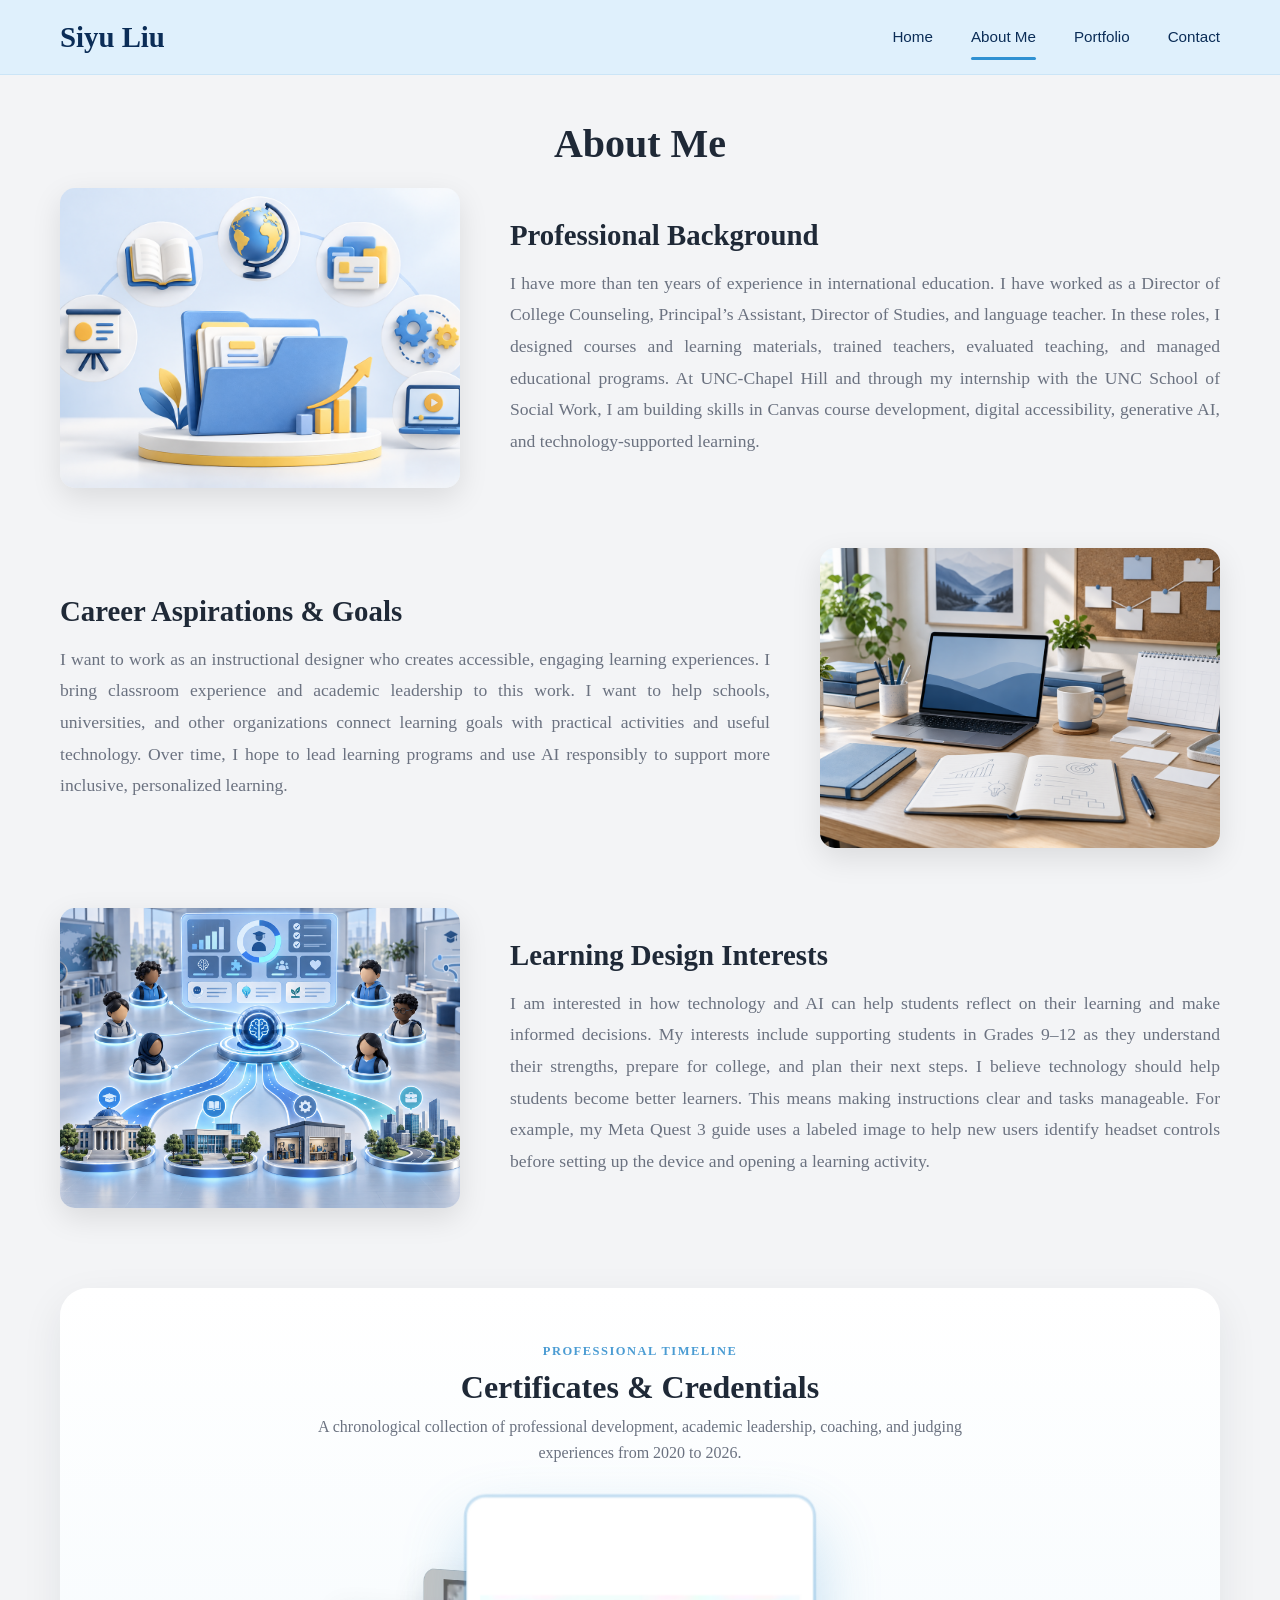
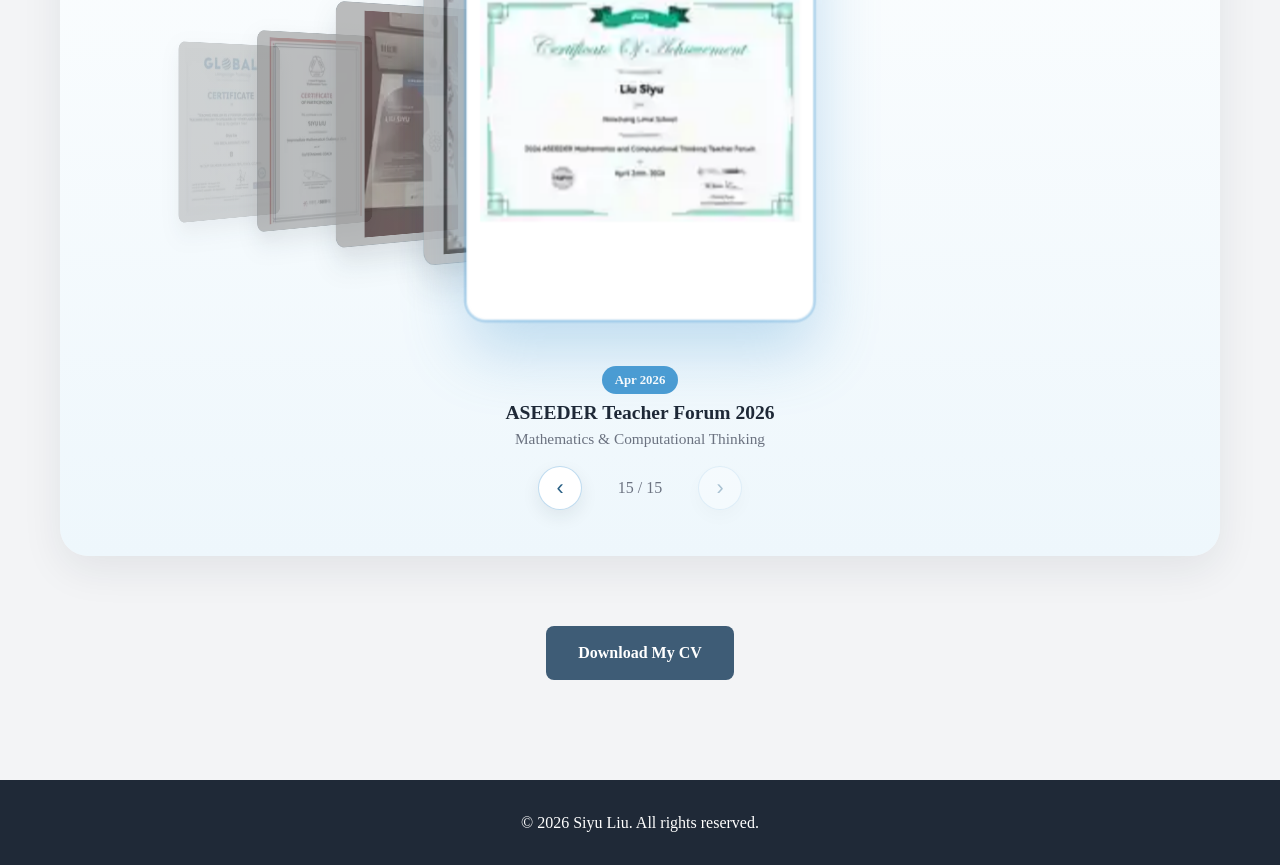
==== about_me.html @ 5f935a65 "Polish professional statement with concise language and a concrete learning design example" ====
<!DOCTYPE html>
<html lang="en">
<head>
    <meta charset="UTF-8">
    <meta name="viewport" content="width=device-width, initial-scale=1.0">
    <title>About Me - Siyu Liu</title>
    <link rel="stylesheet" href="style.css?v=20260927-navsync">
    <style>
      .credentials-section{margin:80px 0 70px;padding:54px 20px 46px;border-radius:28px;background:linear-gradient(180deg,#fff 0%,#eef7fc 100%);overflow:hidden;box-shadow:0 14px 40px rgba(31,41,55,.08)}
      .credentials-heading{text-align:center;margin-bottom:8px;font-size:2rem;color:#1f2937}
      .credentials-kicker{text-align:center;color:#4B9CD3;font-weight:700;letter-spacing:.12em;text-transform:uppercase;font-size:.78rem;margin-bottom:6px}
      .credentials-subtitle{text-align:center;color:#6b7280;margin:0 auto 26px;max-width:680px}
      .coverflow{position:relative;height:470px;perspective:1500px;perspective-origin:50% 45%;touch-action:pan-y;user-select:none}
      .coverflow-track{position:absolute;inset:0;transform-style:preserve-3d}
      .certificate-card{position:absolute;left:50%;top:46%;width:320px;height:390px;margin:-195px 0 0 -160px;border:0;background:transparent;padding:0;cursor:pointer;transform-style:preserve-3d;transition:transform .72s cubic-bezier(.22,.72,.22,1),filter .72s ease,opacity .72s ease;will-change:transform,filter,opacity}
      .certificate-frame{width:100%;height:100%;padding:12px;border-radius:18px;background:#fff;box-shadow:0 22px 48px rgba(18,52,77,.18);display:flex;align-items:center;justify-content:center;overflow:hidden;border:1px solid rgba(75,156,211,.22)}
      .certificate-card img{width:100%;height:100%;object-fit:contain;border-radius:10px;background:#fff}
      .certificate-card.is-active .certificate-frame{box-shadow:0 28px 60px rgba(75,156,211,.32),0 0 0 2px rgba(75,156,211,.28)}
      .credentials-meta{text-align:center;min-height:86px;margin-top:4px}
      .credentials-year{display:inline-block;color:#fff;background:#4B9CD3;border-radius:999px;padding:4px 13px;font-size:.8rem;font-weight:700;margin-bottom:7px}
      .credentials-title{font-size:1.22rem;margin:0 0 3px;color:#1f2937}
      .credentials-org{margin:0;color:#6b7280;font-size:.96rem}
      .coverflow-controls{display:flex;align-items:center;justify-content:center;gap:18px;margin-top:14px}
      .coverflow-btn{width:44px;height:44px;border-radius:50%;border:1px solid rgba(75,156,211,.35);background:#fff;color:#285f84;font-size:1.35rem;cursor:pointer;box-shadow:0 7px 18px rgba(31,41,55,.08);transition:transform .2s ease,background .2s ease}
      .coverflow-btn:hover{transform:translateY(-2px);background:#eaf5fb}.coverflow-btn:focus-visible,.certificate-card:focus-visible{outline:3px solid #4B9CD3;outline-offset:4px}
      .coverflow-count{min-width:80px;text-align:center;color:#6b7280;font-variant-numeric:tabular-nums}
      @media(max-width:768px){.credentials-section{margin:55px -4px 45px;padding:38px 10px 34px;border-radius:20px}.coverflow{height:390px}.certificate-card{width:250px;height:310px;margin:-155px 0 0 -125px}.credentials-heading{font-size:1.65rem}.credentials-subtitle{font-size:.95rem;padding:0 12px}.credentials-title{font-size:1.08rem}}
      @media(prefers-reduced-motion:reduce){.certificate-card{transition:none!important}.coverflow-btn{transition:none!important}}
    </style>
</head>
<body>
    <nav class="navbar">
        <div class="nav-container">
            <a href="index.html" class="nav-logo">Siyu Liu</a>
            <ul class="nav-menu">
                <li><a href="index.html" class="nav-link">Home</a></li>
                <li><a href="about_me.html" class="nav-link active">About Me</a></li>
                <li><a href="portfolio.html" class="nav-link">Portfolio</a></li>
                <li><a href="contact.html" class="nav-link">Contact</a></li>
            </ul>
        </div>
    </nav>
    <section class="about-section">
        <div class="container">
        <h2 class="section-title">About Me</h2>
            <div class="about-block">
                <div class="about-content">
                    <div class="about-image"><img src="images/images/professional-background-simple-yellow-blue-1200x800.png" alt="Professional background in international education and instructional design"></div>
                    <div class="about-text"><h3>Professional Background</h3><p>I have more than ten years of experience in international education. I have worked as a Director of College Counseling, Principal’s Assistant, Director of Studies, and language teacher. In these roles, I designed courses and learning materials, trained teachers, evaluated teaching, and managed educational programs. At UNC-Chapel Hill and through my internship with the UNC School of Social Work, I am building skills in Canvas course development, digital accessibility, generative AI, and technology-supported learning.</p></div>
                </div>
            </div>
            <div class="about-block reverse">
                <div class="about-content">
                    <div class="about-image"><img src="images/career-aspirations-goals-daily-1200x800.png" alt="Career aspirations and goals"></div>
                    <div class="about-text"><h3>Career Aspirations &amp; Goals</h3><p>I want to work as an instructional designer who creates accessible, engaging learning experiences. I bring classroom experience and academic leadership to this work. I want to help schools, universities, and other organizations connect learning goals with practical activities and useful technology. Over time, I hope to lead learning programs and use AI responsibly to support more inclusive, personalized learning.</p></div>
                </div>
            </div>
            <div class="about-block">
                <div class="about-content">
                    <div class="about-image"><img src="images/background.png" alt="AI-supported college readiness self-assessment system"></div>
                    <div class="about-text"><h3>Learning Design Interests</h3><p>I am interested in how technology and AI can help students reflect on their learning and make informed decisions. My interests include supporting students in Grades 9–12 as they understand their strengths, prepare for college, and plan their next steps. I believe technology should help students become better learners. This means making instructions clear and tasks manageable. For example, my Meta Quest 3 guide uses a labeled image to help new users identify headset controls before setting up the device and opening a learning activity.</p></div>
                </div>
            </div>
            <section class="credentials-section" aria-labelledby="credentials-title">
              <p class="credentials-kicker">Professional Timeline</p>
              <h3 class="credentials-heading" id="credentials-title">Certificates &amp; Credentials</h3>
              <p class="credentials-subtitle">A chronological collection of professional development, academic leadership, coaching, and judging experiences from 2020 to 2026.</p>
              <div class="coverflow" id="certificateCoverflow" role="region" aria-roledescription="carousel" aria-label="Certificates and credentials timeline" tabindex="0">
                <div class="coverflow-track">
                  <button class="certificate-card" type="button" data-index="0" aria-label="Show AMC 8 Outstanding Coach, 2020"><span class="certificate-frame"><img src="[data-uri]" alt="AMC 8 Outstanding Coach, 2020" loading="lazy"></span></button>
                  <button class="certificate-card" type="button" data-index="1" aria-label="Show SPBCN Outstanding Coach, 2020–2021"><span class="certificate-frame"><img src="[data-uri]" alt="SPBCN Outstanding Coach, 2020–2021" loading="lazy"></span></button>
                  <button class="certificate-card" type="button" data-index="2" aria-label="Show TCFL Certificate, 2021"><span class="certificate-frame"><img src="[data-uri]" alt="TCFL Certificate, 2021" loading="lazy"></span></button>
                  <button class="certificate-card" type="button" data-index="3" aria-label="Show ICEF China Trained Agent Counsellor, Mar 2021"><span class="certificate-frame"><img src="[data-uri]" alt="ICEF China Trained Agent Counsellor, Mar 2021" loading="lazy"></span></button>
                  <button class="certificate-card" type="button" data-index="4" aria-label="Show LIBF Outstanding Coach, Apr 2021"><span class="certificate-frame"><img src="[data-uri]" alt="LIBF Outstanding Coach, Apr 2021" loading="lazy"></span></button>
                  <button class="certificate-card" type="button" data-index="5" aria-label="Show USAD Coaching Excellence Award, 2021"><span class="certificate-frame"><img src="[data-uri]" alt="USAD Coaching Excellence Award, 2021" loading="lazy"></span></button>
                  <button class="certificate-card" type="button" data-index="6" aria-label="Show Math Kangaroo Outstanding Coach, 2021"><span class="certificate-frame"><img src="[data-uri]" alt="Math Kangaroo Outstanding Coach, 2021" loading="lazy"></span></button>
                  <button class="certificate-card" type="button" data-index="7" aria-label="Show Australian AMC Outstanding Coach, 2021"><span class="certificate-frame"><img src="[data-uri]" alt="Australian AMC Outstanding Coach, 2021" loading="lazy"></span></button>
                  <button class="certificate-card" type="button" data-index="8" aria-label="Show ASDAN Math Teacher Forum, Dec 2021"><span class="certificate-frame"><img src="[data-uri]" alt="ASDAN Math Teacher Forum, Dec 2021" loading="lazy"></span></button>
                  <button class="certificate-card" type="button" data-index="9" aria-label="Show SPBCN National Finals Judge, 2021–2022"><span class="certificate-frame"><img src="[data-uri]" alt="SPBCN National Finals Judge, 2021–2022" loading="lazy"></span></button>
                  <button class="certificate-card" type="button" data-index="10" aria-label="Show Advanced TEFL/TESOL Certificate, Aug 2022"><span class="certificate-frame"><img src="[data-uri]" alt="Advanced TEFL/TESOL Certificate, Aug 2022" loading="lazy"></span></button>
                  <button class="certificate-card" type="button" data-index="11" aria-label="Show UKMT Outstanding Coach, 2023"><span class="certificate-frame"><img src="[data-uri]" alt="UKMT Outstanding Coach, 2023" loading="lazy"></span></button>
                  <button class="certificate-card" type="button" data-index="12" aria-label="Show HOSA China Judge, Apr 2023"><span class="certificate-frame"><img src="[data-uri]" alt="HOSA China Judge, Apr 2023" loading="lazy"></span></button>
                  <button class="certificate-card" type="button" data-index="13" aria-label="Show Math Kangaroo Academic Board Member, Mar 2026"><span class="certificate-frame"><img src="[data-uri]" alt="Math Kangaroo Academic Board Member, Mar 2026" loading="lazy"></span></button>
                  <button class="certificate-card" type="button" data-index="14" aria-label="Show ASEEDER Teacher Forum 2026, Apr 2026"><span class="certificate-frame"><img src="[data-uri]" alt="ASEEDER Teacher Forum 2026, Apr 2026" loading="lazy"></span></button>
                </div>
              </div>
              <div class="credentials-meta" aria-live="polite">
                <span class="credentials-year" id="credentialYear"></span>
                <h4 class="credentials-title" id="credentialTitle"></h4>
                <p class="credentials-org" id="credentialOrg"></p>
              </div>
              <div class="coverflow-controls">
                <button class="coverflow-btn" id="credentialPrev" type="button" aria-label="Previous certificate">&#8249;</button>
                <span class="coverflow-count" id="credentialCount"></span>
                <button class="coverflow-btn" id="credentialNext" type="button" aria-label="Next certificate">&#8250;</button>
              </div>
            </section>
            <div class="cv-download"><a href="files/siyu-github-cv.pdf" class="btn btn-primary" download>Download My CV</a></div>
        </div>
    </section>
    <footer class="footer"><div class="container"><p>&copy; 2026 Siyu Liu. All rights reserved.</p></div></footer>
    <script>
      (() => {
        const data = [
          {"year": "2020", "title": "AMC 8 Outstanding Coach", "org": "MAA American Mathematics Competitions"},
          {"year": "2020–2021", "title": "SPBCN Outstanding Coach", "org": "Spelling Bee of China"},
          {"year": "2021", "title": "TCFL Certificate", "org": "Teaching Chinese as a Foreign Language"},
          {"year": "Mar 2021", "title": "ICEF China Trained Agent Counsellor", "org": "Chinese Education Agent Course"},
          {"year": "Apr 2021", "title": "LIBF Outstanding Coach", "org": "Student Investor Challenge"},
          {"year": "2021", "title": "USAD Coaching Excellence Award", "org": "United States Academic Decathlon China"},
          {"year": "2021", "title": "Math Kangaroo Outstanding Coach", "org": "Math Kangaroo China"},
          {"year": "2021", "title": "Australian AMC Outstanding Coach", "org": "Australian Mathematics Competition"},
          {"year": "Dec 2021", "title": "ASDAN Math Teacher Forum", "org": "Math Kangaroo China Academic Committee Meeting"},
          {"year": "2021–2022", "title": "SPBCN National Finals Judge", "org": "Spelling Bee of China"},
          {"year": "Aug 2022", "title": "Advanced TEFL/TESOL Certificate", "org": "120-Hour Advanced Course"},
          {"year": "2023", "title": "UKMT Outstanding Coach", "org": "Intermediate Mathematical Challenge"},
          {"year": "Apr 2023", "title": "HOSA China Judge", "org": "National Leadership Conference"},
          {"year": "Mar 2026", "title": "Math Kangaroo Academic Board Member", "org": "Math Kangaroo China"},
          {"year": "Apr 2026", "title": "ASEEDER Teacher Forum 2026", "org": "Mathematics & Computational Thinking"},
        ];
        const root=document.getElementById('certificateCoverflow');
        const cards=[...root.querySelectorAll('.certificate-card')];
        const prev=document.getElementById('credentialPrev');
        const next=document.getElementById('credentialNext');
        const yearEl=document.getElementById('credentialYear');
        const titleEl=document.getElementById('credentialTitle');
        const orgEl=document.getElementById('credentialOrg');
        const countEl=document.getElementById('credentialCount');
        let active=data.length-1;
        let startX=null;
        function render(){
          const mobile=window.matchMedia('(max-width:768px)').matches;
          cards.forEach((card,i)=>{
            const d=i-active;
            const abs=Math.abs(d);
            const xStep=mobile?82:128;
            const x=d*xStep;
            const rot=d===0?0:(d<0?1:-1)*Math.min(62,36+abs*7);
            const scale=d===0?1:Math.max(.56,.86-abs*.09);
            const z=d===0?120:-abs*95;
            const y=Math.min(abs*9,30);
            card.style.transform=`translate3d(${x}px,${y}px,${z}px) rotateY(${rot}deg) scale(${scale})`;
            card.style.filter=`brightness(${d===0?1:Math.max(.46,.84-abs*.12)}) saturate(${d===0?1:.82})`;
            card.style.opacity=abs>4?'0':String(Math.max(.22,1-abs*.17));
            card.style.zIndex=String(100-abs);
            card.style.pointerEvents=abs>4?'none':'auto';
            card.classList.toggle('is-active',d===0);
            card.setAttribute('aria-current',d===0?'true':'false');
          });
          const item=data[active]; yearEl.textContent=item.year; titleEl.textContent=item.title; orgEl.textContent=item.org; countEl.textContent=`${active+1} / ${data.length}`;
          prev.disabled=active===0; next.disabled=active===data.length-1;
          prev.style.opacity=prev.disabled?'.35':'1'; next.style.opacity=next.disabled?'.35':'1';
        }
        function go(index){active=Math.max(0,Math.min(data.length-1,index));render();}
        cards.forEach((card,i)=>card.addEventListener('click',()=>go(i)));
        prev.addEventListener('click',()=>go(active-1)); next.addEventListener('click',()=>go(active+1));
        root.addEventListener('keydown',e=>{if(e.key==='ArrowLeft'){e.preventDefault();go(active-1)}if(e.key==='ArrowRight'){e.preventDefault();go(active+1)}if(e.key==='Home'){e.preventDefault();go(0)}if(e.key==='End'){e.preventDefault();go(data.length-1)}});
        root.addEventListener('pointerdown',e=>{startX=e.clientX});
        root.addEventListener('pointerup',e=>{if(startX===null)return;const dx=e.clientX-startX;if(Math.abs(dx)>45)go(active+(dx<0?1:-1));startX=null});
        window.addEventListener('resize',render); render();
      })();
    </script>
</body>
</html>
---- style.css ----
/* ============================================ */
/* GENERAL STYLES */
/* ============================================ */
* {
    margin: 0;
    padding: 0;
    box-sizing: border-box;
}

:root {
    /* ============================================ */
    /* COLORS - CHANGE THESE TO CUSTOMIZE YOUR SITE */
    /* Use https://coolors.co to find color codes */
    /* ============================================ */
    --primary-color: #3e5c76;      /* Main blue color */
    --primary-dark: #1d2d44;       /* Darker blue for hover effects */
    --secondary-color: #f3f4f6;    /* Light gray background */
    --text-dark: #1f2937;          /* Dark text color */
    --text-light: #6b7280;         /* Light gray text */
    --white: #ffffff;
    --border-color: #e5e7eb;

    /* FONTS */
    --font-main: Georgia, "Times New Roman", serif;
}

html {
    scroll-behavior: smooth;
}

body {
    font-family: var(--font-main);
    color: var(--text-dark);
    line-height: 1.6;
    background-color: var(--white);
}

.about-text p {
    text-align: justify;
    text-align-last: left;
    text-justify: inter-word;
    line-height: 1.7;
    hyphens: auto;
}
.container {
    max-width: 1200px;
    margin: 0 auto;
    padding: 0 20px;
}

h1, h2, h3, h4 {
    line-height: 1.2;
}

img {
    max-width: 100%;
    height: auto;
    display: block;
}

a {
    text-decoration: none;
    color: inherit;
}

/* ============================================ */
/* NAVIGATION BAR */
/* ============================================ */
.navbar {
    background-color: #4B9CD3;
    color: var(--white);
    box-shadow: 0 2px 10px rgba(0,0,0,0.05);
    position: fixed;
    width: 100%;
    top: 0;
    z-index: 1000;
}

.nav-container {
    max-width: 1200px;
    margin: 0 auto;
    display: flex;
    justify-content: space-between;
    align-items: center;
    padding: 20px;
}

.nav-logo {
    font-size: 1.5rem;
    font-weight: 700;
    color: var(--white);
}

.nav-menu {
    display: flex;
    list-style: none;
    gap: 40px;
}

.nav-link {
    color: var(--white);
    font-weight: 500;
    transition: color 0.3s ease;
}

.nav-link:hover,
.nav-link.active {
    color: var(--white);
}

/* ============================================ */
/* SECTIONS */
/* ============================================ */
section {
    padding: 100px 20px;
}

.section-title {
    font-size: 2.5rem;
    text-align: center;
    margin-bottom: 20px;
    color: var(--text-dark);
}

.section-subtitle {
    text-align: center;
    color: var(--text-light);
    font-size: 1.1rem;
    margin-bottom: 60px;
}

/* ============================================ */
/* BUTTONS */
/* ============================================ */
.btn {
    display: inline-block;
    padding: 12px 30px;
    border-radius: 8px;
    font-weight: 600;
    transition: all 0.3s ease;
    cursor: pointer;
    border: 2px solid transparent;
}

.btn-primary {
    background-color: var(--primary-color);
    color: var(--white);
}

.btn-primary:hover {
    background-color: var(--primary-dark);
    transform: translateY(-2px);
}

.btn-secondary {
    background-color: transparent;
    color: var(--primary-color);
    border: 2px solid var(--primary-color);
}

.btn-secondary:hover {
    background-color: var(--primary-color);
    color: var(--white);
}

/* ABOUT SECTION (about_me.html) */
/* ============================================ */
.about-section {
    background-color: var(--secondary-color);
    padding-top: 120px;
}

.about-block {
    margin-bottom: 60px;
}

.about-content {
    display: grid;
    grid-template-columns: 400px 1fr;
    gap: 50px;
    align-items: center;
}

.about-block.reverse .about-content {
    grid-template-columns: 1fr 400px;
}

.about-block.reverse .about-image {
    order: 2;
}

.about-image img {
    border-radius: 15px;
    box-shadow: 0 10px 30px rgba(0,0,0,0.1);
    object-fit: cover;
    width: 100%;
    height: 300px;
}

.about-text h3 {
    font-size: 1.8rem;
    margin-bottom: 15px;
    color: var(--text-dark);
}

.about-text p {
    color: var(--text-light);
    font-size: 1.1rem;
    line-height: 1.8;
}

.cv-download {
    text-align: center;
    margin-top: 40px;
}

/* ============================================ */
/* PORTFOLIO SECTION (portfolio.html) */
/* ============================================ */
.portfolio-section {
    background-color: var(--white);
    padding-top: 120px;
}

/* Portfolio Categories - Main Container */
.portfolio-category {
    margin-bottom: 120px;
}

.portfolio-category:last-child {
    margin-bottom: 0;
}

/* Category Header Box - HIGHLY VISIBLE */
.category-header-box {
    background: linear-gradient(135deg, var(--primary-color), var(--primary-dark));
    color: var(--white);
    padding: 40px 50px;
    border-radius: 20px;
    box-shadow: 0 10px 40px rgba(0,0,0,0.15);
    display: flex;
    align-items: center;
    gap: 30px;
    margin-bottom: 50px;
}

.category-icon {
    font-size: 4rem;
    flex-shrink: 0;
}

.category-title-section h3 {
    font-size: 2.2rem;
    margin-bottom: 10px;
    color: var(--white);
}

.category-title-section p {
    font-size: 1.1rem;
    line-height: 1.6;
    color: rgba(255, 255, 255, 0.95);
}

/* Projects Section - Clear Grouping */
.portfolio-projects {
    background-color: var(--secondary-color);
    padding: 40px;
    border-radius: 15px;
}

.projects-heading {
    font-size: 1.5rem;
    color: var(--text-dark);
    margin-bottom: 30px;
    padding-bottom: 15px;
    border-bottom: 3px solid var(--primary-color);
    text-transform: uppercase;
    letter-spacing: 1px;
}

/* Individual Project Card */
.project-card {
    background: var(--white);
    padding: 30px;
    border-radius: 15px;
    margin-bottom: 30px;
    box-shadow: 0 5px 20px rgba(0,0,0,0.08);
    transition: transform 0.3s ease, box-shadow 0.3s ease;
}

.project-card:last-child {
    margin-bottom: 0;
}

.project-card:hover {
    transform: translateY(-5px);
    box-shadow: 0 10px 30px rgba(0,0,0,0.12);
}

/* Project Item Layout */
.project-item {
    display: grid;
    grid-template-columns: 1fr 1fr;
    gap: 40px;
    align-items: center;
}

.project-item.reverse {
    grid-template-columns: 1fr 1fr;
}

.project-item.reverse .project-image {
    order: 2;
}

.project-item.reverse .project-content {
    order: 1;
}

.project-image img {
    width: 100%;
    height: 300px;
    object-fit: cover;
    border-radius: 12px;
    box-shadow: 0 5px 15px rgba(0,0,0,0.1);
}

.project-content h5 {
    font-size: 1.5rem;
    margin-bottom: 8px;
    color: var(--text-dark);
}

.project-meta {
    color: var(--text-light);
    font-size: 0.9rem;
    margin-bottom: 12px;
    font-style: italic;
}

.project-description {
    color: var(--text-light);
    font-size: 1rem;
    line-height: 1.7;
    margin-bottom: 20px;
}

.project-tags {
    display: flex;
    flex-wrap: wrap;
    gap: 8px;
}

.tag {
    background-color: var(--primary-color);
    color: var(--white);
    padding: 5px 14px;
    border-radius: 20px;
    font-size: 0.85rem;
    font-weight: 500;
}

/* ============================================ */
/* CONTACT SECTION (contact.html) */
/* ============================================ */
.contact-section {
    background-color: var(--secondary-color);
    padding-top: 120px;
    min-height: 80vh;
}

.contact-content {
    max-width: 800px;
    margin: 0 auto;
}

.contact-info {
    display: grid;
    grid-template-columns: repeat(2, 1fr);
    gap: 30px;
}

.contact-item {
    background: var(--white);
    padding: 30px;
    border-radius: 15px;
    display: flex;
    gap: 20px;
    align-items: flex-start;
    box-shadow: 0 5px 15px rgba(0,0,0,0.05);
    transition: transform 0.3s ease;
}

.contact-item:hover {
    transform: translateY(-5px);
}

.contact-icon {
    font-size: 2rem;
}

.contact-item h3 {
    font-size: 1.1rem;
    margin-bottom: 5px;
    color: var(--text-dark);
}

.contact-item a {
    color: var(--primary-color);
    font-weight: 500;
}

.contact-item a:hover {
    text-decoration: underline;
}

/* ============================================ */
/* FOOTER */
/* ============================================ */
.footer {
    background-color: var(--text-dark);
    color: var(--white);
    text-align: center;
    padding: 30px 20px;
}

/* ============================================ */
/* RESPONSIVE DESIGN - Mobile phones */
/* ============================================ */
@media (max-width: 768px) {
    .nav-menu {
        gap: 20px;
        font-size: 0.9rem;
    }

    .home-section {
        padding-top: 110px;
    }

    .home-content {
        grid-template-columns: 1fr;
        gap: 42px;
    }

    .home-text {
        max-width: none;
    }

    .home-title {
        font-size: 2.7rem;
    }

    .home-subtitle {
        font-size: 1rem;
    }

    .unc-focus-card {
        padding: 20px;
    }

    .expertise-tags {
        gap: 7px;
    }

    .home-image {
        max-width: 520px;
        margin: 0 auto;
        width: 100%;
    }

    .home-image img {
        height: 430px;
    }

    .home-buttons {
        flex-direction: row;
    }

    .about-content {
        grid-template-columns: 1fr;
        gap: 30px;
    }

    .about-block.reverse .about-content {
        grid-template-columns: 1fr;
    }

    .about-block.reverse .about-image {
        order: 0;
    }

    /* Portfolio Category Headers - Mobile */
    .category-header-box {
        flex-direction: column;
        text-align: center;
        padding: 30px 20px;
    }

    .category-icon {
        font-size: 3rem;
    }

    .category-title-section h3 {
        font-size: 1.8rem;
    }

    /* Portfolio Projects - Mobile */
    .portfolio-projects {
        padding: 20px;
    }

    .projects-heading {
        font-size: 1.2rem;
    }

    .project-card {
        padding: 20px;
    }

    .project-item,
    .project-item.reverse {
        grid-template-columns: 1fr;
        gap: 20px;
    }

    .project-item.reverse .project-image,
    .project-item.reverse .project-content {
        order: 0;
    }

    .project-image img {
        height: 200px;
    }

    .project-content h5 {
        font-size: 1.3rem;
    }

    .contact-info {
        grid-template-columns: 1fr;
    }

    section {
        padding: 60px 20px;
    }

    .section-title {
        font-size: 2rem;
    }

    .portfolio-category {
        margin-bottom: 80px;
    }
}

/* ============================================ */
/* HOMEPAGE - APPROVED REFERENCE MATCH */
/* ============================================ */
.home-page {
    --home-blue: #2f91d2;
    --home-carolina: #4B9CD3;
    --home-navy: #0b2d57;
    --home-text: #405873;
    --home-muted: #627791;
    --home-pill: #eaf5fc;
    --home-line: #dbe8f2;
}









.homepage {
    min-height: 100vh;
    overflow: hidden;
    background:
      radial-gradient(circle at 82% 22%, rgba(75,156,211,.15), transparent 25%),
      radial-gradient(circle at 69% 62%, rgba(75,156,211,.09), transparent 23%),
      linear-gradient(108deg, #ffffff 0%, #fbfdff 53%, #eef7fd 100%);
}

.homepage .home-hero {
    position: relative;
    min-height: 790px;
    padding: 112px 0 18px;
}

.homepage .home-hero-grid {
    width: min(94vw, 1500px);
    max-width: none;
    margin: 0 auto;
    padding: 0;
    display: grid;
    grid-template-columns: minmax(0, 56fr) minmax(430px, 44fr);
    gap: clamp(34px, 4vw, 72px);
    align-items: end;
}

.homepage .home-copy {
    position: relative;
    z-index: 4;
    max-width: 820px;
    padding: 18px 0 8px;
}

.homepage .home-title {
    margin: 0 0 15px;
    color: var(--home-navy);
    font-family: Georgia, "Times New Roman", serif;
    font-size: clamp(4rem, 5.15vw, 5.45rem);
    font-weight: 700;
    line-height: .94;
    letter-spacing: -.045em;
}
.homepage .home-title .hello-line,
.homepage .home-title .name-line {
    display: block;
}
.homepage .home-title .hello-line {
    margin-bottom: .13em;
    color: #102f5a;
}
.homepage .home-title .highlight {
    color: var(--home-blue);
}

.homepage .home-subtitle {
    max-width: 820px;
    margin: 0 0 20px;
    color: var(--home-navy);
    font-family: Georgia, "Times New Roman", serif;
    font-size: clamp(1.06rem, 1.28vw, 1.3rem);
    font-weight: 700;
    line-height: 1.4;
}

.homepage .home-bio {
    max-width: 790px;
}
.homepage .home-bio p {
    margin: 0 0 17px;
    color: var(--home-text);
    font-size: clamp(1rem, 1.08vw, 1.08rem);
    line-height: 1.55;
    text-align: justify;
    text-align-last: left;
    text-justify: inter-word;
    hyphens: auto;
}

.homepage .home-buttons {
    display: flex;
    flex-wrap: wrap;
    gap: 20px;
    margin: 24px 0 28px;
}
.homepage .home-buttons .btn {
    min-width: 215px;
    padding: 13px 28px;
    border-radius: 17px;
    text-align: center;
    font-family: Arial, Helvetica, sans-serif;
    font-size: 1rem;
    font-weight: 700;
}
.homepage .home-buttons .btn-primary {
    color: #fff;
    background: linear-gradient(135deg, #2f8ed0, #3da4e7);
    border-color: transparent;
    box-shadow: 0 8px 22px rgba(47,142,208,.18);
}
.homepage .home-buttons .btn-primary:hover {
    background: linear-gradient(135deg, #247db8, #3598db);
    transform: translateY(-2px);
}
.homepage .home-buttons .btn-secondary {
    color: #1d83c7;
    background: rgba(255,255,255,.72);
    border-color: #3e9dde;
}
.homepage .home-buttons .btn-secondary:hover {
    color: #fff;
    background: var(--home-navy);
    border-color: var(--home-navy);
}

.homepage .expertise-section {
    padding: 0;
    margin: 0;
}
.homepage .section-eyebrow {
    margin: 0 0 11px;
    color: #4a6789;
    font-family: Arial, Helvetica, sans-serif;
    font-size: .76rem;
    font-weight: 700;
    letter-spacing: .22em;
    line-height: 1.2;
}
.homepage .expertise-tags {
    display: flex;
    flex-wrap: wrap;
    gap: 10px 12px;
    max-width: 835px;
    margin: 0;
}
.homepage .expertise-tags > .expertise-pill {
    display: inline-flex;
    align-items: center;
    gap: 10px;
    min-height: 43px;
    padding: 8px 16px;
    border: 0;
    border-radius: 14px;
    background: linear-gradient(180deg, #eff8fe 0%, var(--home-pill) 100%);
    color: #123e73;
    font-family: Arial, Helvetica, sans-serif;
    font-size: .91rem;
    font-weight: 500;
    line-height: 1.2;
    box-shadow: inset 0 1px 0 rgba(255,255,255,.82);
}
.homepage .expertise-tags > .expertise-pill > span {
    display: block;
    min-height: 0;
    padding: 0;
    margin: 0;
    border: 0;
    border-radius: 0;
    background: none;
    color: inherit;
    font: inherit;
    line-height: inherit;
}
.homepage .expertise-pill svg {
    flex: 0 0 24px;
    width: 24px;
    height: 24px;
    fill: none !important;
    stroke: #1f8bd2 !important;
    stroke-width: 1.8;
    stroke-linecap: round;
    stroke-linejoin: round;
}

.homepage .home-portrait {
    position: relative;
    min-height: 688px;
    align-self: end;
    display: flex;
    align-items: flex-end;
    justify-content: center;
    isolation: isolate;
}
.homepage .home-portrait::before {
    content: "";
    position: absolute;
    z-index: -3;
    width: 118%;
    aspect-ratio: 1;
    top: -8%;
    right: -34%;
    border-radius: 50%;
    background: rgba(75,156,211,.16);
}
.homepage .home-portrait::after {
    content: "";
    position: absolute;
    z-index: -2;
    width: 108%;
    height: 67%;
    left: -20%;
    bottom: -3%;
    border-radius: 58% 42% 0 0 / 54% 52% 0 0;
    background: rgba(75,156,211,.11);
    transform: rotate(-7deg);
}
.homepage .portrait-orbit {
    position: absolute;
    z-index: -1;
    border-radius: 50%;
    border: 1px solid rgba(75,156,211,.07);
}
.homepage .orbit-one {
    width: 410px;
    height: 410px;
    left: -10%;
    bottom: 6%;
    background: rgba(230,244,253,.58);
}
.homepage .orbit-two {
    width: 305px;
    height: 305px;
    right: -2%;
    bottom: 1%;
    background: rgba(213,237,251,.48);
}
.homepage .home-portrait-image {
    position: relative;
    z-index: 5;
    display: block !important;
    visibility: visible !important;
    opacity: 1 !important;
    width: min(100%, 560px);
    height: 700px;
    object-fit: cover;
    object-position: center 16%;
    border-radius: 47% 47% 0 0 / 21% 21% 0 0;
    box-shadow: none;
    filter: contrast(1.10) saturate(1.02);
}

.homepage .home-info-strip {
    position: relative;
    z-index: 10;
    margin-top: 0;
    padding: 0 0 28px;
}
.homepage .info-strip-card {
    width: min(96vw, 1540px);
    max-width: none;
    margin: 0 auto;
    padding: 26px 30px;
    display: grid;
    grid-template-columns: 1.08fr .92fr 1.08fr;
    border: 1px solid rgba(75,156,211,.08);
    border-radius: 22px;
    background: rgba(255,255,255,.97);
    box-shadow: 0 12px 34px rgba(38,84,119,.07);
}
.homepage .info-column {
    min-width: 0;
    display: grid;
    grid-template-columns: 94px minmax(0, 1fr);
    gap: 22px;
    align-items: start;
    padding: 2px 34px;
}
.homepage .info-column + .info-column {
    border-left: 1px solid var(--home-line);
}
.homepage .info-column:first-child {
    padding-left: 8px;
}
.homepage .info-column:last-child {
    padding-right: 8px;
}
.homepage .info-logo-wrap,
.homepage .goal-icon {
    width: 84px;
    height: 84px;
    display: flex;
    align-items: center;
    justify-content: center;
    border-radius: 15px;
    overflow: hidden;
}
.homepage .unc-logo-wrap {
    background: transparent;
}
.homepage .info-logo {
    display: block;
    width: 100%;
    height: 100%;
    object-fit: contain;
}
.homepage .unc-logo {
    background: transparent;
}
.homepage .asu-logo-wrap {
    background: #fff;
}
.homepage .asu-logo {
    width: 100%;
    height: 100%;
    transform: scale(1.18);
}
.homepage .goal-icon {
    position: relative;
    background: #e8f4fc;
}
.homepage .goal-icon::before {
    content: "";
    width: 38px;
    height: 26px;
    border: 3px solid var(--home-carolina);
    border-radius: 5px;
}
.homepage .goal-icon::after {
    content: "";
    position: absolute;
    width: 15px;
    height: 8px;
    top: 18px;
    border: 3px solid var(--home-carolina);
    border-bottom: 0;
    border-radius: 5px 5px 0 0;
}
.homepage .goal-icon span {
    position: absolute;
    width: 38px;
    height: 3px;
    top: 42px;
    background: var(--home-carolina);
    border-radius: 999px;
}
.homepage .info-label {
    margin: 0 0 6px;
    color: #526d8d;
    font-family: Arial, Helvetica, sans-serif;
    font-size: .72rem;
    font-weight: 700;
    letter-spacing: .16em;
    line-height: 1.2;
}
.homepage .info-copy h2 {
    margin: 0 0 5px;
    color: var(--home-navy);
    font-size: 1.12rem;
    line-height: 1.23;
}
.homepage .info-copy > p:not(.info-label):not(.goal-text) {
    margin: 2px 0 0;
    color: var(--home-muted);
    font-size: .94rem;
    line-height: 1.34;
}
.homepage .goal-text {
    margin: 0;
    color: var(--home-navy);
    font-size: .95rem;
    line-height: 1.46;
    text-align: left;
}

@media (max-width: 1180px) {
    
    
    .homepage .home-hero-grid {
        width: min(94vw, 1180px);
        grid-template-columns: minmax(0, 1.08fr) minmax(390px, .92fr);
        gap: 32px;
    }
    .homepage .home-title {
        font-size: clamp(3.6rem, 6vw, 4.8rem);
    }
    .homepage .home-portrait-image {
        height: 640px;
    }
    .homepage .info-strip-card {
        grid-template-columns: 1fr 1fr;
    }
    .homepage .info-goal {
        grid-column: 1 / -1;
        margin-top: 20px;
        padding-top: 22px;
        border-left: 0 !important;
        border-top: 1px solid var(--home-line);
    }
}

@media (max-width: 820px) {
    
    
    
    
    .homepage .home-hero {
        min-height: auto;
        padding-top: 96px;
    }
    .homepage .home-hero-grid {
        grid-template-columns: 1fr;
        gap: 30px;
    }
    .homepage .home-copy {
        max-width: none;
        padding-top: 12px;
    }
    .homepage .home-title {
        font-size: clamp(3.2rem, 12vw, 4.3rem);
    }
    .homepage .home-buttons .btn {
        flex: 1 1 190px;
        min-width: 0;
    }
    .homepage .home-portrait {
        min-height: 525px;
        max-width: 565px;
        width: 100%;
        margin: 0 auto;
    }
    .homepage .home-portrait-image {
        width: 100%;
        height: 560px;
    }
    .homepage .info-strip-card {
        grid-template-columns: 1fr;
    }
    .homepage .info-column,
    .homepage .info-column:first-child,
    .homepage .info-column:last-child {
        grid-template-columns: 78px minmax(0, 1fr);
        gap: 16px;
        padding: 20px 4px;
    }
    .homepage .info-column + .info-column,
    .homepage .info-goal {
        grid-column: auto;
        margin-top: 0;
        border-left: 0;
        border-top: 1px solid var(--home-line);
    }
    .homepage .info-logo-wrap,
    .homepage .goal-icon {
        width: 68px;
        height: 68px;
    }
}

@media (max-width: 600px) {
    
    
    .homepage .home-title {
        font-size: 3.15rem;
    }
    .homepage .home-subtitle {
        font-size: .98rem;
    }
    .homepage .home-bio p {
        font-size: .98rem;
        line-height: 1.58;
    }
    .homepage .home-buttons {
        flex-direction: column;
    }
    .homepage .home-buttons .btn {
        width: 100%;
    }
    .homepage .expertise-tags {
        display: grid;
        grid-template-columns: 1fr;
    }
    .homepage .expertise-tags > .expertise-pill {
        width: 100%;
    }
    .homepage .home-portrait {
        min-height: 445px;
    }
    .homepage .home-portrait-image {
        height: 480px;
    }
}



/* ============================================ */
/* HOMEPAGE STEP 7 - SCALE + ABOUT-ME MARGINS */
/* ============================================ */


.homepage .home-hero {
    min-height: 700px;
    padding: 104px 20px 14px;
}

.homepage .home-hero-grid {
    width: 100%;
    max-width: 1200px;
    margin: 0 auto;
    padding: 0 20px;
    grid-template-columns: minmax(0, 1.12fr) minmax(360px, .88fr);
    gap: 42px;
}

.homepage .home-copy {
    max-width: 690px;
    padding-top: 14px;
}

.homepage .home-title {
    font-size: clamp(3.45rem, 4.55vw, 4.7rem);
    line-height: .95;
    margin-bottom: 13px;
}

.homepage .home-subtitle {
    max-width: 690px;
    font-size: clamp(1rem, 1.1vw, 1.17rem);
    margin-bottom: 18px;
}

.homepage .home-bio {
    max-width: 690px;
}
.homepage .home-bio p {
    font-size: clamp(.96rem, 1vw, 1.03rem);
    line-height: 1.52;
    margin-bottom: 15px;
}

.homepage .home-buttons {
    margin: 21px 0 24px;
    gap: 16px;
}
.homepage .home-buttons .btn {
    min-width: 185px;
    padding: 11px 24px;
    font-size: .94rem;
}

.homepage .section-eyebrow {
    font-size: .71rem;
    margin-bottom: 10px;
}

.homepage .expertise-tags {
    max-width: 700px;
    gap: 8px 10px;
}
.homepage .expertise-tags > .expertise-pill {
    min-height: 38px;
    padding: 7px 13px;
    border-radius: 13px;
    font-size: .84rem;
    gap: 8px;
}
.homepage .expertise-pill svg {
    width: 21px;
    height: 21px;
    flex-basis: 21px;
}

.homepage .home-portrait {
    min-height: 595px;
}
.homepage .home-portrait-image {
    display: block !important;
    visibility: visible !important;
    opacity: 1 !important;
    width: min(100%, 475px);
    height: 610px;
    object-fit: cover;
    object-position: center 16%;
}
.homepage .home-portrait::before {
    width: 112%;
    top: -5%;
    right: -27%;
}
.homepage .home-portrait::after {
    width: 100%;
    height: 63%;
    left: -14%;
}
.homepage .orbit-one {
    width: 335px;
    height: 335px;
    left: -6%;
}
.homepage .orbit-two {
    width: 250px;
    height: 250px;
    right: 2%;
}

.homepage .home-info-strip {
    padding: 0 20px 28px;
}
.homepage .info-strip-card {
    width: 100%;
    max-width: 1200px;
    margin: 0 auto;
    padding: 22px 24px;
    grid-template-columns: 1.08fr .92fr 1.08fr;
}
.homepage .info-column {
    grid-template-columns: 78px minmax(0,1fr);
    gap: 17px;
    padding: 2px 25px;
}
.homepage .info-logo-wrap,
.homepage .goal-icon {
    width: 70px;
    height: 70px;
}
.homepage .info-copy h2 {
    font-size: 1.02rem;
}
.homepage .info-copy > p:not(.info-label):not(.goal-text),
.homepage .goal-text {
    font-size: .86rem;
}
.homepage .info-label {
    font-size: .66rem;
}

@media (max-width: 1180px) {
    .homepage .home-hero-grid {
        max-width: 1000px;
        grid-template-columns: minmax(0, 1.06fr) minmax(340px, .94fr);
    }
    .homepage .info-strip-card {
        max-width: 1000px;
    }
}
@media (max-width: 820px) {
    .homepage .home-hero-grid {
        max-width: 720px;
        padding: 0 12px;
    }
    .homepage .home-portrait-image {
        width: min(100%, 460px);
        height: 540px;
    }
    .homepage .info-strip-card {
        max-width: 720px;
    }
}



/* ============================================ */
/* SITE-WIDE NAVIGATION - MATCH HOMEPAGE */
/* ============================================ */
.navbar {
    position: fixed;
    top: 0;
    width: 100%;
    z-index: 1000;
    background: rgba(222, 240, 252, 0.94);
    color: #0b2d57;
    border-bottom: 1px solid rgba(75,156,211,.13);
    box-shadow: none;
    backdrop-filter: blur(14px);
    -webkit-backdrop-filter: blur(14px);
}

.nav-container {
    max-width: 1200px;
    width: 100%;
    margin: 0 auto;
    padding: 14px 20px;
    display: flex;
    justify-content: space-between;
    align-items: center;
}

.nav-logo {
    color: #0b2d57;
    font-family: Georgia, "Times New Roman", serif;
    font-size: 1.8rem;
    font-weight: 700;
}

.nav-menu {
    display: flex;
    list-style: none;
    gap: 38px;
}

.nav-link {
    position: relative;
    color: #0b2d57;
    font-family: Arial, Helvetica, sans-serif;
    font-size: .95rem;
    font-weight: 500;
    padding: 7px 0 8px;
    transition: color .2s ease;
}

.nav-link:hover,
.nav-link.active {
    color: #0b2d57;
}

.nav-link.active::after {
    content: "";
    position: absolute;
    left: 0;
    right: 0;
    bottom: -7px;
    height: 3px;
    border-radius: 999px;
    background: #2f91d2;
}

@media (max-width: 820px) {
    .nav-container {
        padding: 12px 20px;
    }

    .nav-logo {
        font-size: 1.45rem;
    }

    .nav-menu {
        gap: 17px;
    }

    .nav-link {
        font-size: .82rem;
    }
}

@media (max-width: 600px) {
    .nav-menu {
        gap: 11px;
    }

    .nav-link {
        font-size: .75rem;
    }
}



/* ============================================ */
/* HOMEPAGE STEP 8 - SMALLER CANVAS + WARM PORTRAIT */
/* ============================================ */
.homepage .home-hero-grid,
.homepage .info-strip-card {
    max-width: 1080px !important;
    width: calc(100% - 96px) !important;
    margin-left: auto !important;
    margin-right: auto !important;
}

.homepage .home-hero {
    padding-top: 104px !important;
    padding-left: 0 !important;
    padding-right: 0 !important;
    min-height: 650px !important;
}

.homepage .home-hero-grid {
    grid-template-columns: minmax(0, 1.12fr) minmax(320px, .88fr) !important;
    gap: 34px !important;
    padding: 0 !important;
}

.homepage .home-copy {
    max-width: 620px !important;
    padding-top: 8px !important;
}

.homepage .home-title {
    font-size: clamp(3.15rem, 4.15vw, 4.15rem) !important;
    margin-bottom: 11px !important;
}

.homepage .home-subtitle {
    max-width: 620px !important;
    font-size: clamp(.96rem, 1vw, 1.08rem) !important;
    margin-bottom: 16px !important;
}

.homepage .home-bio {
    max-width: 620px !important;
}

.homepage .home-bio p {
    font-size: .94rem !important;
    line-height: 1.5 !important;
    margin-bottom: 14px !important;
}

.homepage .home-buttons {
    margin: 18px 0 22px !important;
    gap: 14px !important;
}

.homepage .home-buttons .btn {
    min-width: 170px !important;
    padding: 10px 22px !important;
    font-size: .9rem !important;
}

.homepage .expertise-tags {
    max-width: 650px !important;
    gap: 7px 9px !important;
}

.homepage .expertise-tags > .expertise-pill {
    min-height: 36px !important;
    padding: 7px 12px !important;
    font-size: .8rem !important;
}

.homepage .expertise-pill svg {
    width: 19px !important;
    height: 19px !important;
    flex-basis: 19px !important;
}

/* Blend portrait more naturally into the page and warm skin toward a light wheat tone. */
.homepage .home-portrait {
    min-height: 535px !important;
    overflow: hidden !important;
}

.homepage .home-portrait-image {
    width: 100% !important;
    max-width: 410px !important;
    height: auto !important;
    object-fit: contain !important;
    object-position: center bottom !important;
    border-radius: 0 !important;
    box-shadow: none !important;
    filter: sepia(.10) saturate(.96) hue-rotate(-7deg) brightness(.98) contrast(1.02) !important;
}

.homepage .info-strip-card {
    padding: 20px 22px !important;
    grid-template-columns: 1.08fr .92fr 1.08fr !important;
}

.homepage .info-column {
    grid-template-columns: 66px minmax(0,1fr) !important;
    gap: 15px !important;
    padding: 2px 20px !important;
}

.homepage .info-logo-wrap,
.homepage .goal-icon {
    width: 60px !important;
    height: 60px !important;
}

.homepage .info-copy h2 {
    font-size: .95rem !important;
}

.homepage .info-copy > p:not(.info-label):not(.goal-text),
.homepage .goal-text {
    font-size: .81rem !important;
}

.homepage .info-label {
    font-size: .62rem !important;
}

@media (max-width: 900px) {
    .homepage .home-hero-grid,
.homepage .info-strip-card {
        width: calc(100% - 48px) !important;
    }
}

@media (max-width: 820px) {
    .homepage .home-hero-grid {
        grid-template-columns: 1fr !important;
    }

    .homepage .home-copy {
        max-width: none !important;
    }

    .homepage .home-portrait {
        max-width: 440px !important;
        margin: 0 auto !important;
    }

    .homepage .home-portrait-image {
        max-width: 420px !important;
    }

    .homepage .info-strip-card {
        grid-template-columns: 1fr !important;
    }
}



/* ============================================ */
/* FINAL TRANSPARENT PORTRAIT */
/* ============================================ */
.homepage .home-portrait {
    position: relative !important;
    overflow: visible !important;
    min-height: 535px !important;
    align-items: flex-end !important;
    justify-content: center !important;
    isolation: isolate !important;
}

.homepage .home-portrait::before {
    content: "" !important;
    display: block !important;
    position: absolute !important;
    z-index: -3 !important;
    width: 108% !important;
    aspect-ratio: 1 !important;
    top: -8% !important;
    right: -28% !important;
    border-radius: 50% !important;
    background: rgba(75,156,211,.15) !important;
}

.homepage .home-portrait::after {
    content: "" !important;
    display: block !important;
    position: absolute !important;
    z-index: -2 !important;
    width: 100% !important;
    height: 62% !important;
    left: -13% !important;
    bottom: -2% !important;
    border-radius: 58% 42% 0 0 / 54% 52% 0 0 !important;
    background: rgba(75,156,211,.10) !important;
    transform: rotate(-7deg) !important;
}

.homepage .portrait-orbit {
    display: block !important;
}

.homepage .home-portrait-image {
    position: relative !important;
    z-index: 5 !important;
    display: block !important;
    visibility: visible !important;
    opacity: 1 !important;
    width: 100% !important;
    max-width: 410px !important;
    height: auto !important;
    object-fit: contain !important;
    object-position: center bottom !important;
    border-radius: 0 !important;
    box-shadow: none !important;
    filter: none !important;
}

/* Homepage assets and shared education-card typography. */
.homepage .asu-logo {
    transform: none;
    object-fit: contain;
}
.homepage .goal-icon {
    background: transparent;
}
.homepage .goal-icon::before,
.homepage .goal-icon::after {
    content: none;
}
.homepage .goal-icon img {
    width: 100%;
    height: 100%;
    object-fit: contain;
}
.homepage .goal-text {
    margin: 2px 0 0;
    color: var(--home-muted);
    font-family: var(--font-main);
    font-weight: 400;
    line-height: 1.34;
    text-align: justify;
    text-align-last: left;
    hyphens: auto;
}
/* Decorative campus image belongs to the page, not the portrait PNG. */
.homepage .old-well-backdrop {
    position: absolute;
    z-index: -1;
    pointer-events: none;
    width: 125%;
    height: 110%;
    right: -27%;
    bottom: 0;
    border-radius: 48% 48% 42% 42%;
    background: url("images/old-well-background.png?v=20260928") 65% center / cover no-repeat;
    opacity: .34;
    -webkit-mask-image: linear-gradient(to right, transparent 0%, #000 32%), linear-gradient(to bottom, #000 84%, transparent 100%);
    -webkit-mask-composite: source-in;
    mask-image: linear-gradient(to right, transparent 0%, #000 32%), linear-gradient(to bottom, #000 84%, transparent 100%);
    mask-composite: intersect;
}
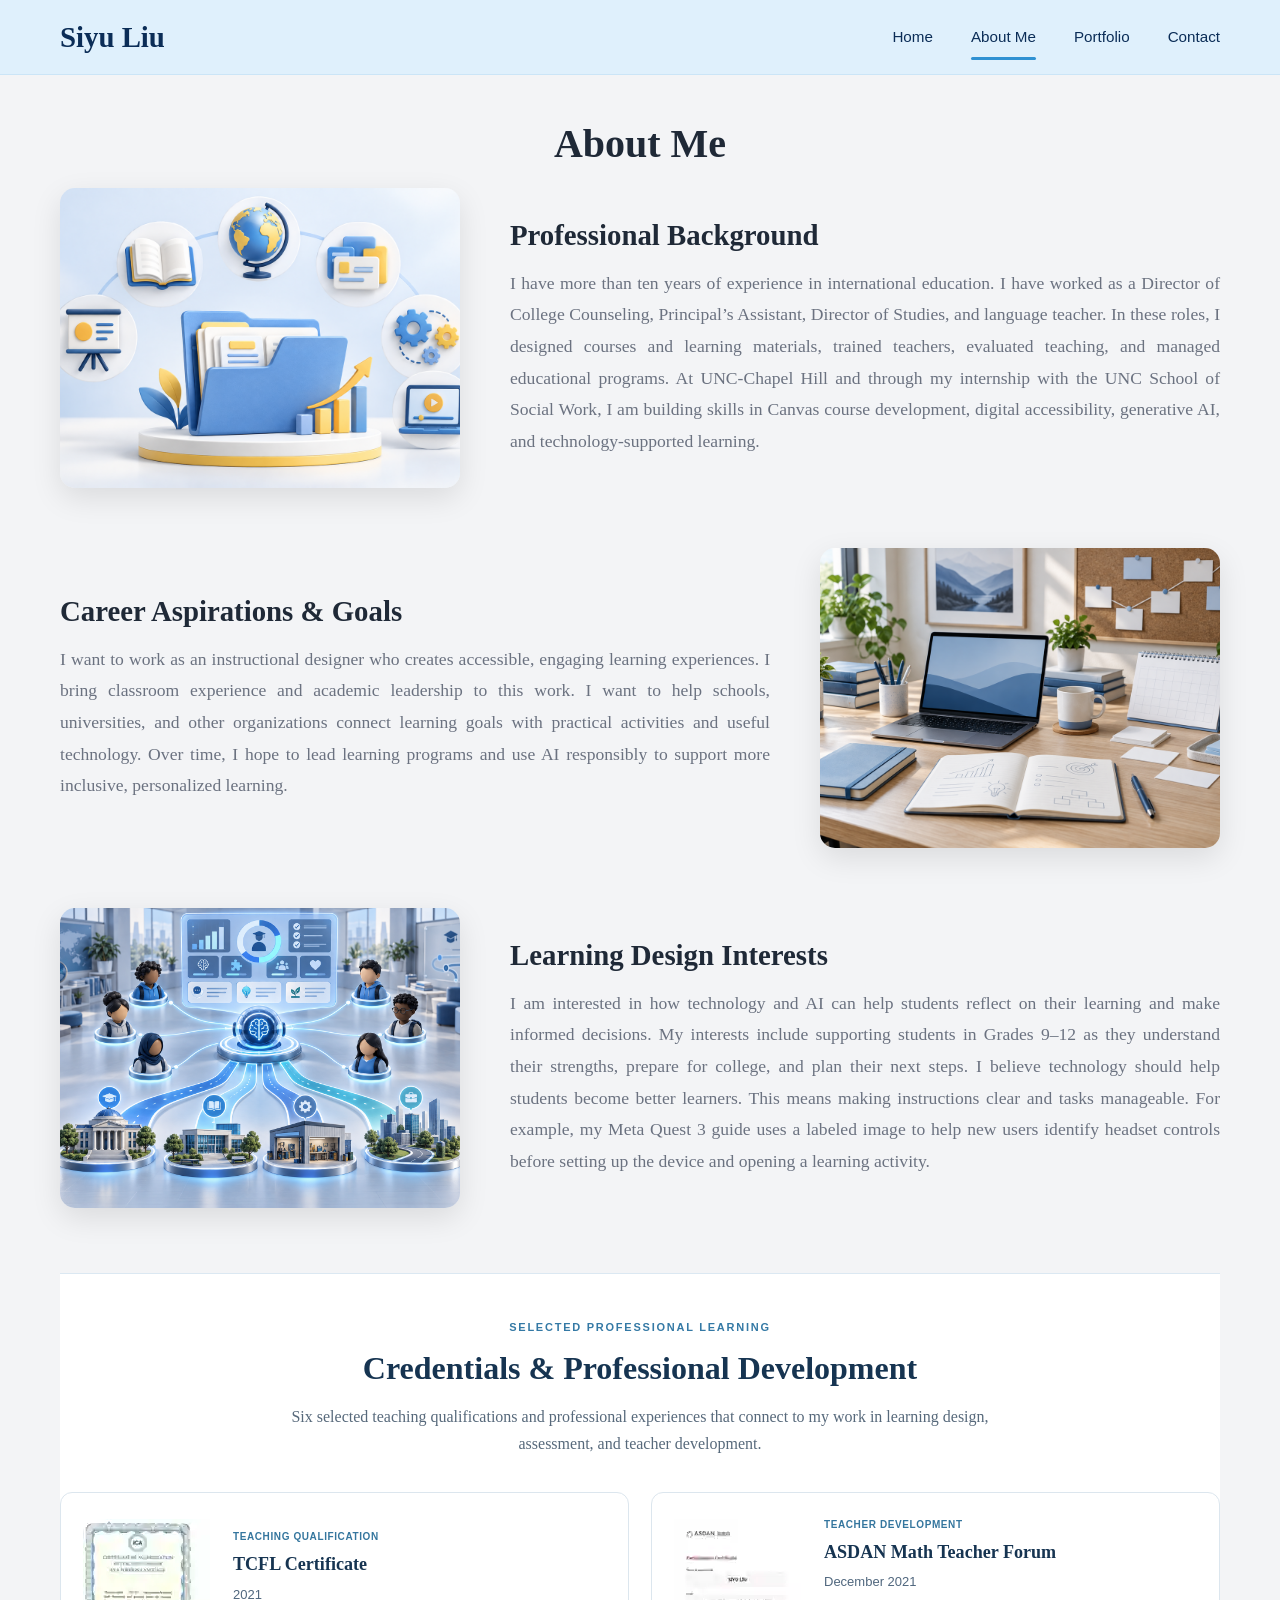
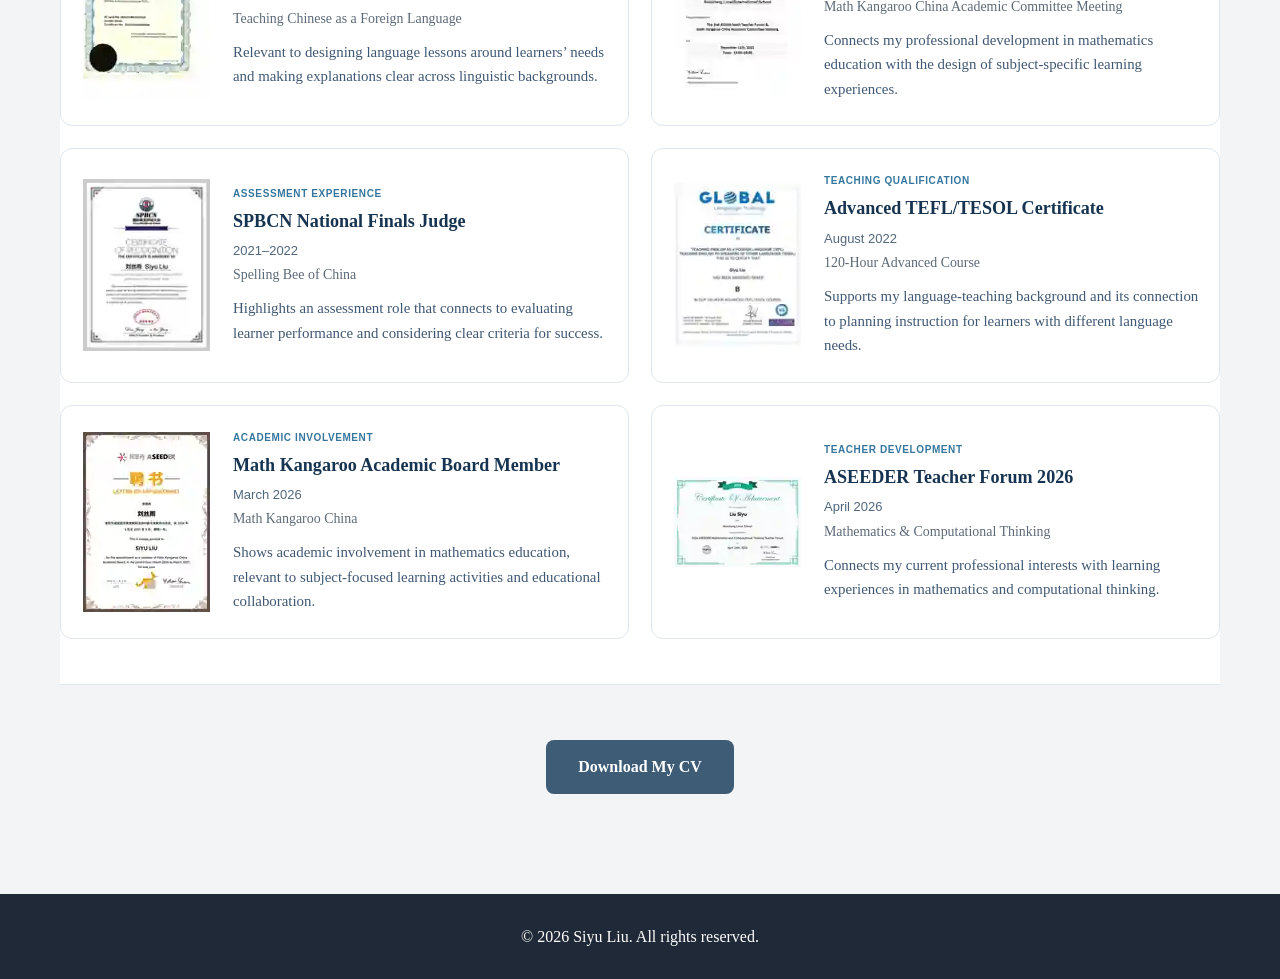
==== commit 825e26ab: "Curate six learning-design credentials and stop enlarging low-resolution certificate images" ====
--- a/about_me.html
+++ b/about_me.html
@@ -26,7 +26,23 @@
       .coverflow-count{min-width:80px;text-align:center;color:#6b7280;font-variant-numeric:tabular-nums}
       @media(max-width:768px){.credentials-section{margin:55px -4px 45px;padding:38px 10px 34px;border-radius:20px}.coverflow{height:390px}.certificate-card{width:250px;height:310px;margin:-155px 0 0 -125px}.credentials-heading{font-size:1.65rem}.credentials-subtitle{font-size:.95rem;padding:0 12px}.credentials-title{font-size:1.08rem}}
       @media(prefers-reduced-motion:reduce){.certificate-card{transition:none!important}.coverflow-btn{transition:none!important}}
-    </style>
+    
+.selected-credentials{margin:65px 0 55px;padding:45px 0;background:#fff;border-top:1px solid #dbe8f2;border-bottom:1px solid #dbe8f2;scroll-margin-top:90px}
+.selected-credentials-kicker{font:700 11px/1.5 Arial,sans-serif;letter-spacing:.16em;color:#3479a5;text-align:center;margin-bottom:12px}
+.selected-credentials h3{font-size:2rem;line-height:1.25;color:#163451;text-align:center;margin-bottom:15px}
+.selected-credentials-intro{max-width:720px;margin:0 auto 35px;text-align:center;color:#57697b;line-height:1.7;font-size:1rem}
+.credential-grid{display:grid;grid-template-columns:repeat(2,minmax(0,1fr));gap:22px}
+.credential-item{display:grid;grid-template-columns:130px minmax(0,1fr);align-items:center;gap:22px;padding:24px 20px;border:1px solid #dce6ee;border-radius:12px;background:#fff}
+.credential-thumb{width:130px;min-height:180px;display:flex;justify-content:center;align-items:center}
+.credential-thumb img{display:block;width:auto;height:auto;max-width:min(100%,var(--certificate-width,127px));max-height:180px;object-fit:contain}
+.credential-type{font:700 10px/1.5 Arial,sans-serif;letter-spacing:.06em;text-transform:uppercase;color:#35769e;margin:0 0 8px}
+.credential-details h4{font-size:1.13rem;line-height:1.35;color:#163451;margin:0 0 8px}
+.credential-date{font:13px/1.5 Arial,sans-serif;color:#50677e;margin:0 0 5px}
+.credential-provider{font-size:.87rem;line-height:1.5;color:#5c6a78;margin:0 0 10px}
+.credential-connection{font-size:.93rem;line-height:1.65;color:#405873;margin:0}
+@media(max-width:900px){.credential-grid{grid-template-columns:1fr}.credential-item{grid-template-columns:140px minmax(0,1fr)}}
+@media(max-width:480px){.selected-credentials{padding:32px 0}.selected-credentials h3{font-size:1.65rem}.credential-item{grid-template-columns:1fr;padding:22px;gap:14px}.credential-thumb{margin:auto}.credential-details{min-width:0}}
+</style>
 </head>
 <body>
     <nav class="navbar">
@@ -61,104 +77,11 @@
                     <div class="about-text"><h3>Learning Design Interests</h3><p>I am interested in how technology and AI can help students reflect on their learning and make informed decisions. My interests include supporting students in Grades 9–12 as they understand their strengths, prepare for college, and plan their next steps. I believe technology should help students become better learners. This means making instructions clear and tasks manageable. For example, my Meta Quest 3 guide uses a labeled image to help new users identify headset controls before setting up the device and opening a learning activity.</p></div>
                 </div>
             </div>
-            <section class="credentials-section" aria-labelledby="credentials-title">
-              <p class="credentials-kicker">Professional Timeline</p>
-              <h3 class="credentials-heading" id="credentials-title">Certificates &amp; Credentials</h3>
-              <p class="credentials-subtitle">A chronological collection of professional development, academic leadership, coaching, and judging experiences from 2020 to 2026.</p>
-              <div class="coverflow" id="certificateCoverflow" role="region" aria-roledescription="carousel" aria-label="Certificates and credentials timeline" tabindex="0">
-                <div class="coverflow-track">
-                  <button class="certificate-card" type="button" data-index="0" aria-label="Show AMC 8 Outstanding Coach, 2020"><span class="certificate-frame"><img src="[data-uri]" alt="AMC 8 Outstanding Coach, 2020" loading="lazy"></span></button>
-                  <button class="certificate-card" type="button" data-index="1" aria-label="Show SPBCN Outstanding Coach, 2020–2021"><span class="certificate-frame"><img src="[data-uri]" alt="SPBCN Outstanding Coach, 2020–2021" loading="lazy"></span></button>
-                  <button class="certificate-card" type="button" data-index="2" aria-label="Show TCFL Certificate, 2021"><span class="certificate-frame"><img src="[data-uri]" alt="TCFL Certificate, 2021" loading="lazy"></span></button>
-                  <button class="certificate-card" type="button" data-index="3" aria-label="Show ICEF China Trained Agent Counsellor, Mar 2021"><span class="certificate-frame"><img src="[data-uri]" alt="ICEF China Trained Agent Counsellor, Mar 2021" loading="lazy"></span></button>
-                  <button class="certificate-card" type="button" data-index="4" aria-label="Show LIBF Outstanding Coach, Apr 2021"><span class="certificate-frame"><img src="[data-uri]" alt="LIBF Outstanding Coach, Apr 2021" loading="lazy"></span></button>
-                  <button class="certificate-card" type="button" data-index="5" aria-label="Show USAD Coaching Excellence Award, 2021"><span class="certificate-frame"><img src="[data-uri]" alt="USAD Coaching Excellence Award, 2021" loading="lazy"></span></button>
-                  <button class="certificate-card" type="button" data-index="6" aria-label="Show Math Kangaroo Outstanding Coach, 2021"><span class="certificate-frame"><img src="[data-uri]" alt="Math Kangaroo Outstanding Coach, 2021" loading="lazy"></span></button>
-                  <button class="certificate-card" type="button" data-index="7" aria-label="Show Australian AMC Outstanding Coach, 2021"><span class="certificate-frame"><img src="[data-uri]" alt="Australian AMC Outstanding Coach, 2021" loading="lazy"></span></button>
-                  <button class="certificate-card" type="button" data-index="8" aria-label="Show ASDAN Math Teacher Forum, Dec 2021"><span class="certificate-frame"><img src="[data-uri]" alt="ASDAN Math Teacher Forum, Dec 2021" loading="lazy"></span></button>
-                  <button class="certificate-card" type="button" data-index="9" aria-label="Show SPBCN National Finals Judge, 2021–2022"><span class="certificate-frame"><img src="[data-uri]" alt="SPBCN National Finals Judge, 2021–2022" loading="lazy"></span></button>
-                  <button class="certificate-card" type="button" data-index="10" aria-label="Show Advanced TEFL/TESOL Certificate, Aug 2022"><span class="certificate-frame"><img src="[data-uri]" alt="Advanced TEFL/TESOL Certificate, Aug 2022" loading="lazy"></span></button>
-                  <button class="certificate-card" type="button" data-index="11" aria-label="Show UKMT Outstanding Coach, 2023"><span class="certificate-frame"><img src="[data-uri]" alt="UKMT Outstanding Coach, 2023" loading="lazy"></span></button>
-                  <button class="certificate-card" type="button" data-index="12" aria-label="Show HOSA China Judge, Apr 2023"><span class="certificate-frame"><img src="[data-uri]" alt="HOSA China Judge, Apr 2023" loading="lazy"></span></button>
-                  <button class="certificate-card" type="button" data-index="13" aria-label="Show Math Kangaroo Academic Board Member, Mar 2026"><span class="certificate-frame"><img src="[data-uri]" alt="Math Kangaroo Academic Board Member, Mar 2026" loading="lazy"></span></button>
-                  <button class="certificate-card" type="button" data-index="14" aria-label="Show ASEEDER Teacher Forum 2026, Apr 2026"><span class="certificate-frame"><img src="[data-uri]" alt="ASEEDER Teacher Forum 2026, Apr 2026" loading="lazy"></span></button>
-                </div>
-              </div>
-              <div class="credentials-meta" aria-live="polite">
-                <span class="credentials-year" id="credentialYear"></span>
-                <h4 class="credentials-title" id="credentialTitle"></h4>
-                <p class="credentials-org" id="credentialOrg"></p>
-              </div>
-              <div class="coverflow-controls">
-                <button class="coverflow-btn" id="credentialPrev" type="button" aria-label="Previous certificate">&#8249;</button>
-                <span class="coverflow-count" id="credentialCount"></span>
-                <button class="coverflow-btn" id="credentialNext" type="button" aria-label="Next certificate">&#8250;</button>
-              </div>
-            </section>
+            <section class="selected-credentials" aria-labelledby="selected-credentials-title"><p class="selected-credentials-kicker">SELECTED PROFESSIONAL LEARNING</p><h3 id="selected-credentials-title">Credentials &amp; Professional Development</h3><p class="selected-credentials-intro">Six selected teaching qualifications and professional experiences that connect to my work in learning design, assessment, and teacher development.</p><div class="credential-grid"><article class="credential-item"><div class="credential-thumb"><img src="[data-uri]" alt="TCFL Certificate, 2021" loading="lazy"></div><div class="credential-details"><p class="credential-type">Teaching qualification</p><h4>TCFL Certificate</h4><p class="credential-date">2021</p><p class="credential-provider">Teaching Chinese as a Foreign Language</p><p class="credential-connection">Relevant to designing language lessons around learners’ needs and making explanations clear across linguistic backgrounds.</p></div></article><article class="credential-item"><div class="credential-thumb"><img src="[data-uri]" alt="ASDAN Math Teacher Forum, Dec 2021" loading="lazy"></div><div class="credential-details"><p class="credential-type">Teacher development</p><h4>ASDAN Math Teacher Forum</h4><p class="credential-date">December 2021</p><p class="credential-provider">Math Kangaroo China Academic Committee Meeting</p><p class="credential-connection">Connects my professional development in mathematics education with the design of subject-specific learning experiences.</p></div></article><article class="credential-item"><div class="credential-thumb"><img src="[data-uri]" alt="SPBCN National Finals Judge, 2021–2022" loading="lazy"></div><div class="credential-details"><p class="credential-type">Assessment experience</p><h4>SPBCN National Finals Judge</h4><p class="credential-date">2021–2022</p><p class="credential-provider">Spelling Bee of China</p><p class="credential-connection">Highlights an assessment role that connects to evaluating learner performance and considering clear criteria for success.</p></div></article><article class="credential-item"><div class="credential-thumb"><img src="[data-uri]" alt="Advanced TEFL/TESOL Certificate, Aug 2022" loading="lazy"></div><div class="credential-details"><p class="credential-type">Teaching qualification</p><h4>Advanced TEFL/TESOL Certificate</h4><p class="credential-date">August 2022</p><p class="credential-provider">120-Hour Advanced Course</p><p class="credential-connection">Supports my language-teaching background and its connection to planning instruction for learners with different language needs.</p></div></article><article class="credential-item"><div class="credential-thumb"><img src="[data-uri]" alt="Math Kangaroo Academic Board Member, Mar 2026" loading="lazy"></div><div class="credential-details"><p class="credential-type">Academic involvement</p><h4>Math Kangaroo Academic Board Member</h4><p class="credential-date">March 2026</p><p class="credential-provider">Math Kangaroo China</p><p class="credential-connection">Shows academic involvement in mathematics education, relevant to subject-focused learning activities and educational collaboration.</p></div></article><article class="credential-item"><div class="credential-thumb"><img src="[data-uri]" alt="ASEEDER Teacher Forum 2026, Apr 2026" loading="lazy"></div><div class="credential-details"><p class="credential-type">Teacher development</p><h4>ASEEDER Teacher Forum 2026</h4><p class="credential-date">April 2026</p><p class="credential-provider">Mathematics & Computational Thinking</p><p class="credential-connection">Connects my current professional interests with learning experiences in mathematics and computational thinking.</p></div></article></div></section>
             <div class="cv-download"><a href="files/siyu-github-cv.pdf" class="btn btn-primary" download>Download My CV</a></div>
         </div>
     </section>
     <footer class="footer"><div class="container"><p>&copy; 2026 Siyu Liu. All rights reserved.</p></div></footer>
-    <script>
-      (() => {
-        const data = [
-          {"year": "2020", "title": "AMC 8 Outstanding Coach", "org": "MAA American Mathematics Competitions"},
-          {"year": "2020–2021", "title": "SPBCN Outstanding Coach", "org": "Spelling Bee of China"},
-          {"year": "2021", "title": "TCFL Certificate", "org": "Teaching Chinese as a Foreign Language"},
-          {"year": "Mar 2021", "title": "ICEF China Trained Agent Counsellor", "org": "Chinese Education Agent Course"},
-          {"year": "Apr 2021", "title": "LIBF Outstanding Coach", "org": "Student Investor Challenge"},
-          {"year": "2021", "title": "USAD Coaching Excellence Award", "org": "United States Academic Decathlon China"},
-          {"year": "2021", "title": "Math Kangaroo Outstanding Coach", "org": "Math Kangaroo China"},
-          {"year": "2021", "title": "Australian AMC Outstanding Coach", "org": "Australian Mathematics Competition"},
-          {"year": "Dec 2021", "title": "ASDAN Math Teacher Forum", "org": "Math Kangaroo China Academic Committee Meeting"},
-          {"year": "2021–2022", "title": "SPBCN National Finals Judge", "org": "Spelling Bee of China"},
-          {"year": "Aug 2022", "title": "Advanced TEFL/TESOL Certificate", "org": "120-Hour Advanced Course"},
-          {"year": "2023", "title": "UKMT Outstanding Coach", "org": "Intermediate Mathematical Challenge"},
-          {"year": "Apr 2023", "title": "HOSA China Judge", "org": "National Leadership Conference"},
-          {"year": "Mar 2026", "title": "Math Kangaroo Academic Board Member", "org": "Math Kangaroo China"},
-          {"year": "Apr 2026", "title": "ASEEDER Teacher Forum 2026", "org": "Mathematics & Computational Thinking"},
-        ];
-        const root=document.getElementById('certificateCoverflow');
-        const cards=[...root.querySelectorAll('.certificate-card')];
-        const prev=document.getElementById('credentialPrev');
-        const next=document.getElementById('credentialNext');
-        const yearEl=document.getElementById('credentialYear');
-        const titleEl=document.getElementById('credentialTitle');
-        const orgEl=document.getElementById('credentialOrg');
-        const countEl=document.getElementById('credentialCount');
-        let active=data.length-1;
-        let startX=null;
-        function render(){
-          const mobile=window.matchMedia('(max-width:768px)').matches;
-          cards.forEach((card,i)=>{
-            const d=i-active;
-            const abs=Math.abs(d);
-            const xStep=mobile?82:128;
-            const x=d*xStep;
-            const rot=d===0?0:(d<0?1:-1)*Math.min(62,36+abs*7);
-            const scale=d===0?1:Math.max(.56,.86-abs*.09);
-            const z=d===0?120:-abs*95;
-            const y=Math.min(abs*9,30);
-            card.style.transform=`translate3d(${x}px,${y}px,${z}px) rotateY(${rot}deg) scale(${scale})`;
-            card.style.filter=`brightness(${d===0?1:Math.max(.46,.84-abs*.12)}) saturate(${d===0?1:.82})`;
-            card.style.opacity=abs>4?'0':String(Math.max(.22,1-abs*.17));
-            card.style.zIndex=String(100-abs);
-            card.style.pointerEvents=abs>4?'none':'auto';
-            card.classList.toggle('is-active',d===0);
-            card.setAttribute('aria-current',d===0?'true':'false');
-          });
-          const item=data[active]; yearEl.textContent=item.year; titleEl.textContent=item.title; orgEl.textContent=item.org; countEl.textContent=`${active+1} / ${data.length}`;
-          prev.disabled=active===0; next.disabled=active===data.length-1;
-          prev.style.opacity=prev.disabled?'.35':'1'; next.style.opacity=next.disabled?'.35':'1';
-        }
-        function go(index){active=Math.max(0,Math.min(data.length-1,index));render();}
-        cards.forEach((card,i)=>card.addEventListener('click',()=>go(i)));
-        prev.addEventListener('click',()=>go(active-1)); next.addEventListener('click',()=>go(active+1));
-        root.addEventListener('keydown',e=>{if(e.key==='ArrowLeft'){e.preventDefault();go(active-1)}if(e.key==='ArrowRight'){e.preventDefault();go(active+1)}if(e.key==='Home'){e.preventDefault();go(0)}if(e.key==='End'){e.preventDefault();go(data.length-1)}});
-        root.addEventListener('pointerdown',e=>{startX=e.clientX});
-        root.addEventListener('pointerup',e=>{if(startX===null)return;const dx=e.clientX-startX;if(Math.abs(dx)>45)go(active+(dx<0?1:-1));startX=null});
-        window.addEventListener('resize',render); render();
-      })();
-    </script>
+    
 </body>
 </html>
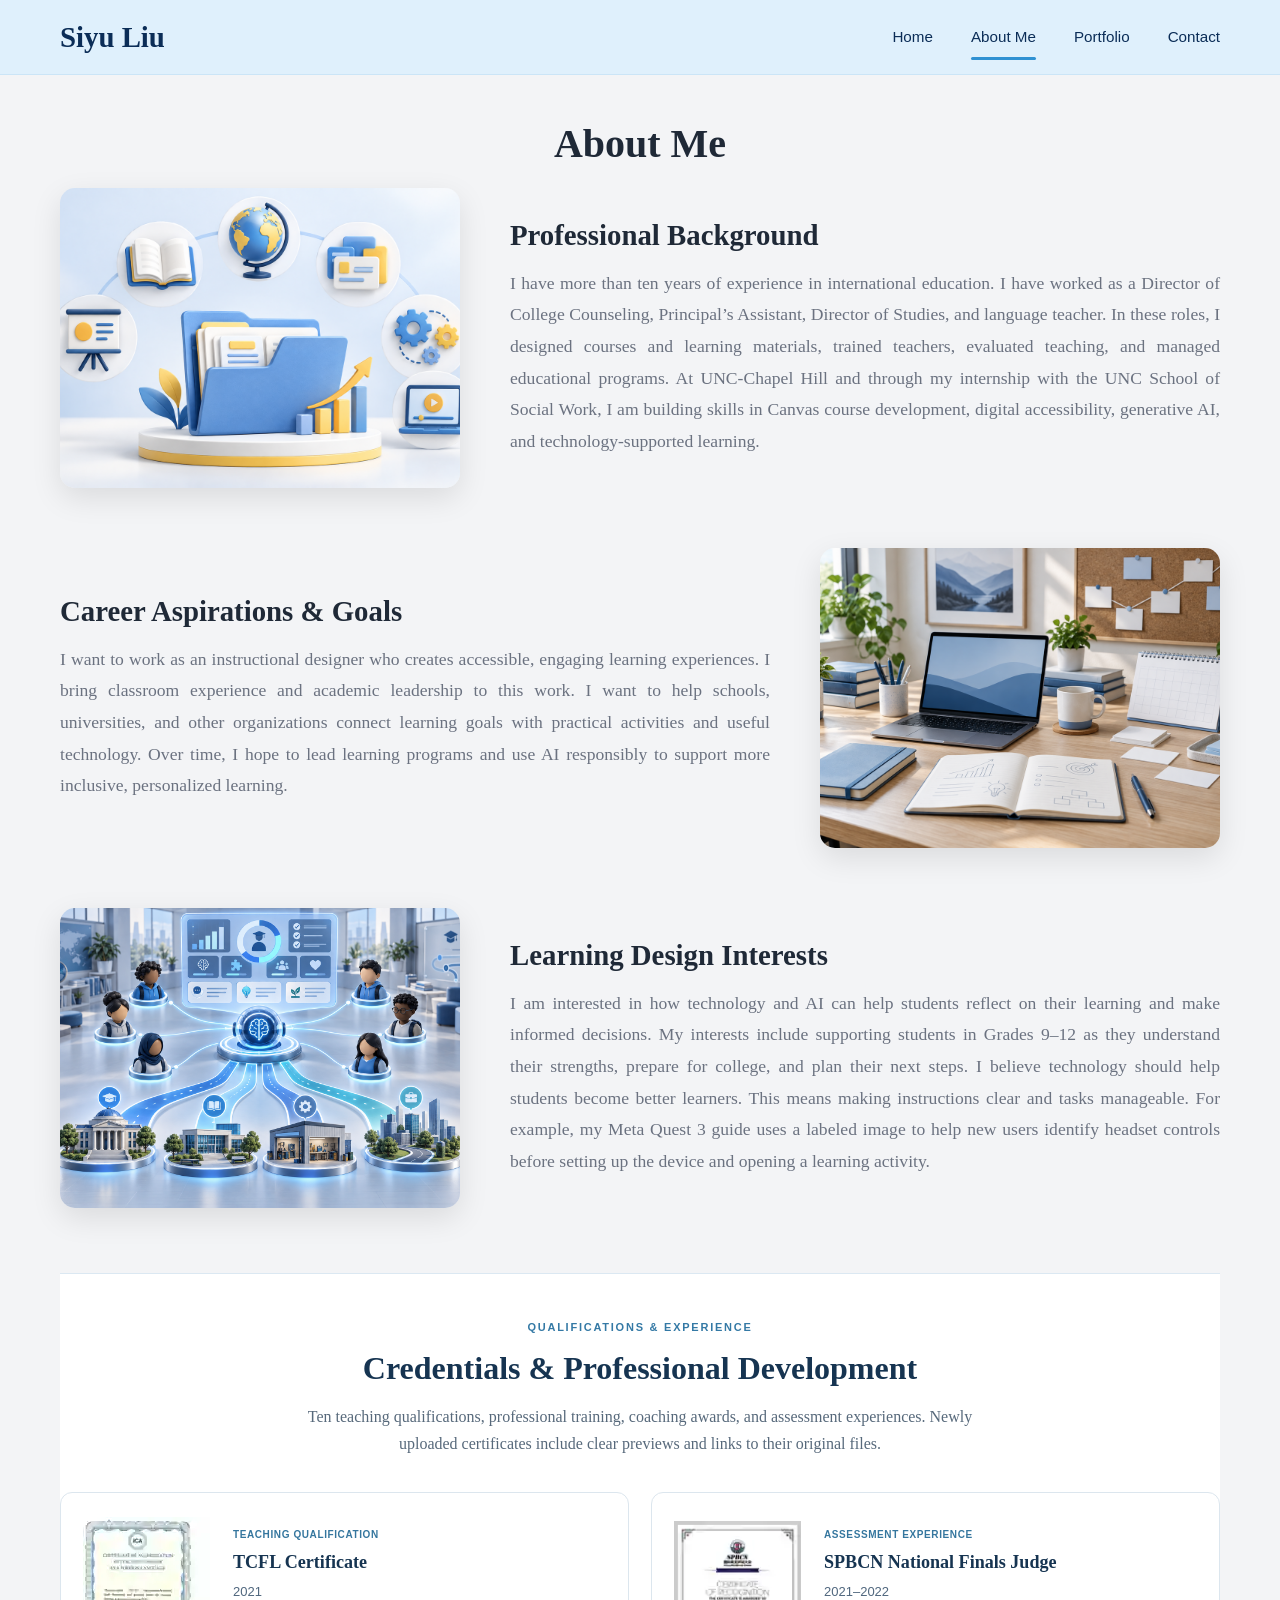
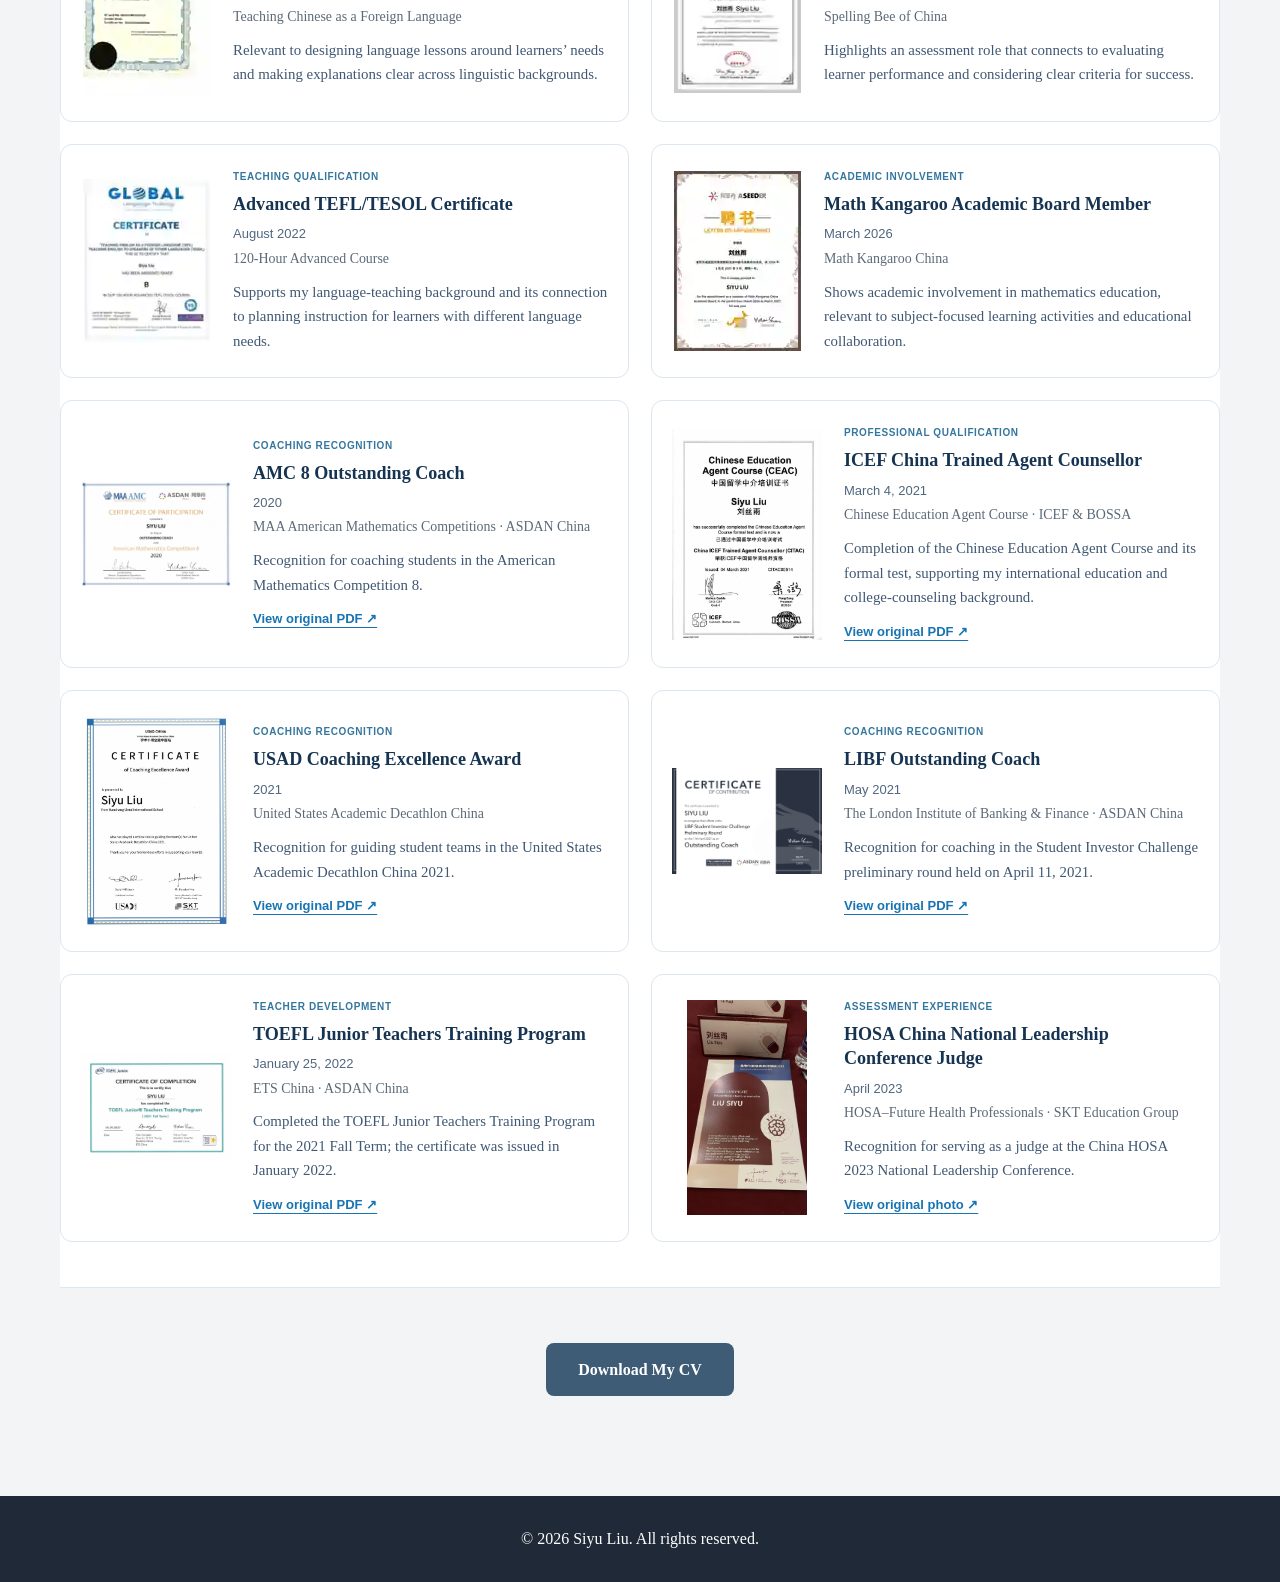
==== commit 9ac1a7a0: "Replace two forum entries and upload all supplied original certificates" ====
--- a/about_me.html
+++ b/about_me.html
@@ -42,7 +42,7 @@
 .credential-connection{font-size:.93rem;line-height:1.65;color:#405873;margin:0}
 @media(max-width:900px){.credential-grid{grid-template-columns:1fr}.credential-item{grid-template-columns:140px minmax(0,1fr)}}
 @media(max-width:480px){.selected-credentials{padding:32px 0}.selected-credentials h3{font-size:1.65rem}.credential-item{grid-template-columns:1fr;padding:22px;gap:14px}.credential-thumb{margin:auto}.credential-details{min-width:0}}
-</style>
+.credential-original .credential-thumb{width:150px;min-height:200px}.credential-original{grid-template-columns:150px minmax(0,1fr)}.credential-original .credential-thumb a{display:block;cursor:zoom-in}.credential-original .credential-thumb img{max-width:150px;max-height:215px;width:auto;height:auto;transition:transform .2s ease}.credential-original .credential-thumb a:hover img{transform:scale(1.03)}.credential-original-link{display:inline-block;margin-top:12px;color:#1874b2;font:600 13px/1.5 Arial,sans-serif;text-decoration:underline;text-underline-offset:4px}.credential-original-link:focus-visible,.credential-thumb a:focus-visible{outline:3px solid #4b9cd3;outline-offset:4px}@media(max-width:480px){.credential-original{grid-template-columns:1fr}.credential-original .credential-thumb{margin:auto}}@media(prefers-reduced-motion:reduce){.credential-original .credential-thumb img{transition:none}}</style>
 </head>
 <body>
     <nav class="navbar">
@@ -77,7 +77,7 @@
                     <div class="about-text"><h3>Learning Design Interests</h3><p>I am interested in how technology and AI can help students reflect on their learning and make informed decisions. My interests include supporting students in Grades 9–12 as they understand their strengths, prepare for college, and plan their next steps. I believe technology should help students become better learners. This means making instructions clear and tasks manageable. For example, my Meta Quest 3 guide uses a labeled image to help new users identify headset controls before setting up the device and opening a learning activity.</p></div>
                 </div>
             </div>
-            <section class="selected-credentials" aria-labelledby="selected-credentials-title"><p class="selected-credentials-kicker">SELECTED PROFESSIONAL LEARNING</p><h3 id="selected-credentials-title">Credentials &amp; Professional Development</h3><p class="selected-credentials-intro">Six selected teaching qualifications and professional experiences that connect to my work in learning design, assessment, and teacher development.</p><div class="credential-grid"><article class="credential-item"><div class="credential-thumb"><img src="[data-uri]" alt="TCFL Certificate, 2021" loading="lazy"></div><div class="credential-details"><p class="credential-type">Teaching qualification</p><h4>TCFL Certificate</h4><p class="credential-date">2021</p><p class="credential-provider">Teaching Chinese as a Foreign Language</p><p class="credential-connection">Relevant to designing language lessons around learners’ needs and making explanations clear across linguistic backgrounds.</p></div></article><article class="credential-item"><div class="credential-thumb"><img src="[data-uri]" alt="ASDAN Math Teacher Forum, Dec 2021" loading="lazy"></div><div class="credential-details"><p class="credential-type">Teacher development</p><h4>ASDAN Math Teacher Forum</h4><p class="credential-date">December 2021</p><p class="credential-provider">Math Kangaroo China Academic Committee Meeting</p><p class="credential-connection">Connects my professional development in mathematics education with the design of subject-specific learning experiences.</p></div></article><article class="credential-item"><div class="credential-thumb"><img src="[data-uri]" alt="SPBCN National Finals Judge, 2021–2022" loading="lazy"></div><div class="credential-details"><p class="credential-type">Assessment experience</p><h4>SPBCN National Finals Judge</h4><p class="credential-date">2021–2022</p><p class="credential-provider">Spelling Bee of China</p><p class="credential-connection">Highlights an assessment role that connects to evaluating learner performance and considering clear criteria for success.</p></div></article><article class="credential-item"><div class="credential-thumb"><img src="[data-uri]" alt="Advanced TEFL/TESOL Certificate, Aug 2022" loading="lazy"></div><div class="credential-details"><p class="credential-type">Teaching qualification</p><h4>Advanced TEFL/TESOL Certificate</h4><p class="credential-date">August 2022</p><p class="credential-provider">120-Hour Advanced Course</p><p class="credential-connection">Supports my language-teaching background and its connection to planning instruction for learners with different language needs.</p></div></article><article class="credential-item"><div class="credential-thumb"><img src="[data-uri]" alt="Math Kangaroo Academic Board Member, Mar 2026" loading="lazy"></div><div class="credential-details"><p class="credential-type">Academic involvement</p><h4>Math Kangaroo Academic Board Member</h4><p class="credential-date">March 2026</p><p class="credential-provider">Math Kangaroo China</p><p class="credential-connection">Shows academic involvement in mathematics education, relevant to subject-focused learning activities and educational collaboration.</p></div></article><article class="credential-item"><div class="credential-thumb"><img src="[data-uri]" alt="ASEEDER Teacher Forum 2026, Apr 2026" loading="lazy"></div><div class="credential-details"><p class="credential-type">Teacher development</p><h4>ASEEDER Teacher Forum 2026</h4><p class="credential-date">April 2026</p><p class="credential-provider">Mathematics & Computational Thinking</p><p class="credential-connection">Connects my current professional interests with learning experiences in mathematics and computational thinking.</p></div></article></div></section>
+            <section class="selected-credentials" aria-labelledby="selected-credentials-title"><p class="selected-credentials-kicker">QUALIFICATIONS &amp; EXPERIENCE</p><h3 id="selected-credentials-title">Credentials &amp; Professional Development</h3><p class="selected-credentials-intro">Ten teaching qualifications, professional training, coaching awards, and assessment experiences. Newly uploaded certificates include clear previews and links to their original files.</p><div class="credential-grid"><article class="credential-item"><div class="credential-thumb"><img src="[data-uri]" alt="TCFL Certificate, 2021" loading="lazy"></div><div class="credential-details"><p class="credential-type">Teaching qualification</p><h4>TCFL Certificate</h4><p class="credential-date">2021</p><p class="credential-provider">Teaching Chinese as a Foreign Language</p><p class="credential-connection">Relevant to designing language lessons around learners’ needs and making explanations clear across linguistic backgrounds.</p></div></article><article class="credential-item"><div class="credential-thumb"><img src="[data-uri]" alt="SPBCN National Finals Judge, 2021–2022" loading="lazy"></div><div class="credential-details"><p class="credential-type">Assessment experience</p><h4>SPBCN National Finals Judge</h4><p class="credential-date">2021–2022</p><p class="credential-provider">Spelling Bee of China</p><p class="credential-connection">Highlights an assessment role that connects to evaluating learner performance and considering clear criteria for success.</p></div></article><article class="credential-item"><div class="credential-thumb"><img src="[data-uri]" alt="Advanced TEFL/TESOL Certificate, Aug 2022" loading="lazy"></div><div class="credential-details"><p class="credential-type">Teaching qualification</p><h4>Advanced TEFL/TESOL Certificate</h4><p class="credential-date">August 2022</p><p class="credential-provider">120-Hour Advanced Course</p><p class="credential-connection">Supports my language-teaching background and its connection to planning instruction for learners with different language needs.</p></div></article><article class="credential-item"><div class="credential-thumb"><img src="[data-uri]" alt="Math Kangaroo Academic Board Member, Mar 2026" loading="lazy"></div><div class="credential-details"><p class="credential-type">Academic involvement</p><h4>Math Kangaroo Academic Board Member</h4><p class="credential-date">March 2026</p><p class="credential-provider">Math Kangaroo China</p><p class="credential-connection">Shows academic involvement in mathematics education, relevant to subject-focused learning activities and educational collaboration.</p></div></article><article class="credential-item credential-original"><div class="credential-thumb"><a href="files/credentials/amc-2020.pdf" target="_blank" rel="noopener noreferrer" aria-label="View original AMC 8 Outstanding Coach (opens in a new tab)"><img src="images/credentials/amc-2020.jpg" alt="AMC 8 Outstanding Coach certificate" loading="lazy"></a></div><div class="credential-details"><p class="credential-type">Coaching recognition</p><h4>AMC 8 Outstanding Coach</h4><p class="credential-date">2020</p><p class="credential-provider">MAA American Mathematics Competitions · ASDAN China</p><p class="credential-connection">Recognition for coaching students in the American Mathematics Competition 8.</p><a class="credential-original-link" href="files/credentials/amc-2020.pdf" target="_blank" rel="noopener noreferrer">View original PDF ↗</a></div></article><article class="credential-item credential-original"><div class="credential-thumb"><a href="files/credentials/icef-2021.pdf" target="_blank" rel="noopener noreferrer" aria-label="View original ICEF China Trained Agent Counsellor (opens in a new tab)"><img src="images/credentials/icef-2021.jpg" alt="ICEF China Trained Agent Counsellor certificate" loading="lazy"></a></div><div class="credential-details"><p class="credential-type">Professional qualification</p><h4>ICEF China Trained Agent Counsellor</h4><p class="credential-date">March 4, 2021</p><p class="credential-provider">Chinese Education Agent Course · ICEF & BOSSA</p><p class="credential-connection">Completion of the Chinese Education Agent Course and its formal test, supporting my international education and college-counseling background.</p><a class="credential-original-link" href="files/credentials/icef-2021.pdf" target="_blank" rel="noopener noreferrer">View original PDF ↗</a></div></article><article class="credential-item credential-original"><div class="credential-thumb"><a href="files/credentials/usad-2021.pdf" target="_blank" rel="noopener noreferrer" aria-label="View original USAD Coaching Excellence Award (opens in a new tab)"><img src="images/credentials/usad-2021.jpg" alt="USAD Coaching Excellence Award certificate" loading="lazy"></a></div><div class="credential-details"><p class="credential-type">Coaching recognition</p><h4>USAD Coaching Excellence Award</h4><p class="credential-date">2021</p><p class="credential-provider">United States Academic Decathlon China</p><p class="credential-connection">Recognition for guiding student teams in the United States Academic Decathlon China 2021.</p><a class="credential-original-link" href="files/credentials/usad-2021.pdf" target="_blank" rel="noopener noreferrer">View original PDF ↗</a></div></article><article class="credential-item credential-original"><div class="credential-thumb"><a href="files/credentials/libf-2021.pdf" target="_blank" rel="noopener noreferrer" aria-label="View original LIBF Outstanding Coach (opens in a new tab)"><img src="images/credentials/libf-2021.jpg" alt="LIBF Outstanding Coach certificate" loading="lazy"></a></div><div class="credential-details"><p class="credential-type">Coaching recognition</p><h4>LIBF Outstanding Coach</h4><p class="credential-date">May 2021</p><p class="credential-provider">The London Institute of Banking & Finance · ASDAN China</p><p class="credential-connection">Recognition for coaching in the Student Investor Challenge preliminary round held on April 11, 2021.</p><a class="credential-original-link" href="files/credentials/libf-2021.pdf" target="_blank" rel="noopener noreferrer">View original PDF ↗</a></div></article><article class="credential-item credential-original"><div class="credential-thumb"><a href="files/credentials/toefl-junior.pdf" target="_blank" rel="noopener noreferrer" aria-label="View original TOEFL Junior Teachers Training Program (opens in a new tab)"><img src="images/credentials/toefl-junior.jpg" alt="TOEFL Junior Teachers Training Program certificate" loading="lazy"></a></div><div class="credential-details"><p class="credential-type">Teacher development</p><h4>TOEFL Junior Teachers Training Program</h4><p class="credential-date">January 25, 2022</p><p class="credential-provider">ETS China · ASDAN China</p><p class="credential-connection">Completed the TOEFL Junior Teachers Training Program for the 2021 Fall Term; the certificate was issued in January 2022.</p><a class="credential-original-link" href="files/credentials/toefl-junior.pdf" target="_blank" rel="noopener noreferrer">View original PDF ↗</a></div></article><article class="credential-item credential-original"><div class="credential-thumb"><a href="images/credentials/hosa-judge-2023.jpg" target="_blank" rel="noopener noreferrer" aria-label="View original HOSA China National Leadership Conference Judge (opens in a new tab)"><img src="images/credentials/hosa-judge-2023.jpg" alt="HOSA China National Leadership Conference Judge certificate" loading="lazy"></a></div><div class="credential-details"><p class="credential-type">Assessment experience</p><h4>HOSA China National Leadership Conference Judge</h4><p class="credential-date">April 2023</p><p class="credential-provider">HOSA–Future Health Professionals · SKT Education Group</p><p class="credential-connection">Recognition for serving as a judge at the China HOSA 2023 National Leadership Conference.</p><a class="credential-original-link" href="images/credentials/hosa-judge-2023.jpg" target="_blank" rel="noopener noreferrer">View original photo ↗</a></div></article></div></section>
             <div class="cv-download"><a href="files/siyu-github-cv.pdf" class="btn btn-primary" download>Download My CV</a></div>
         </div>
     </section>
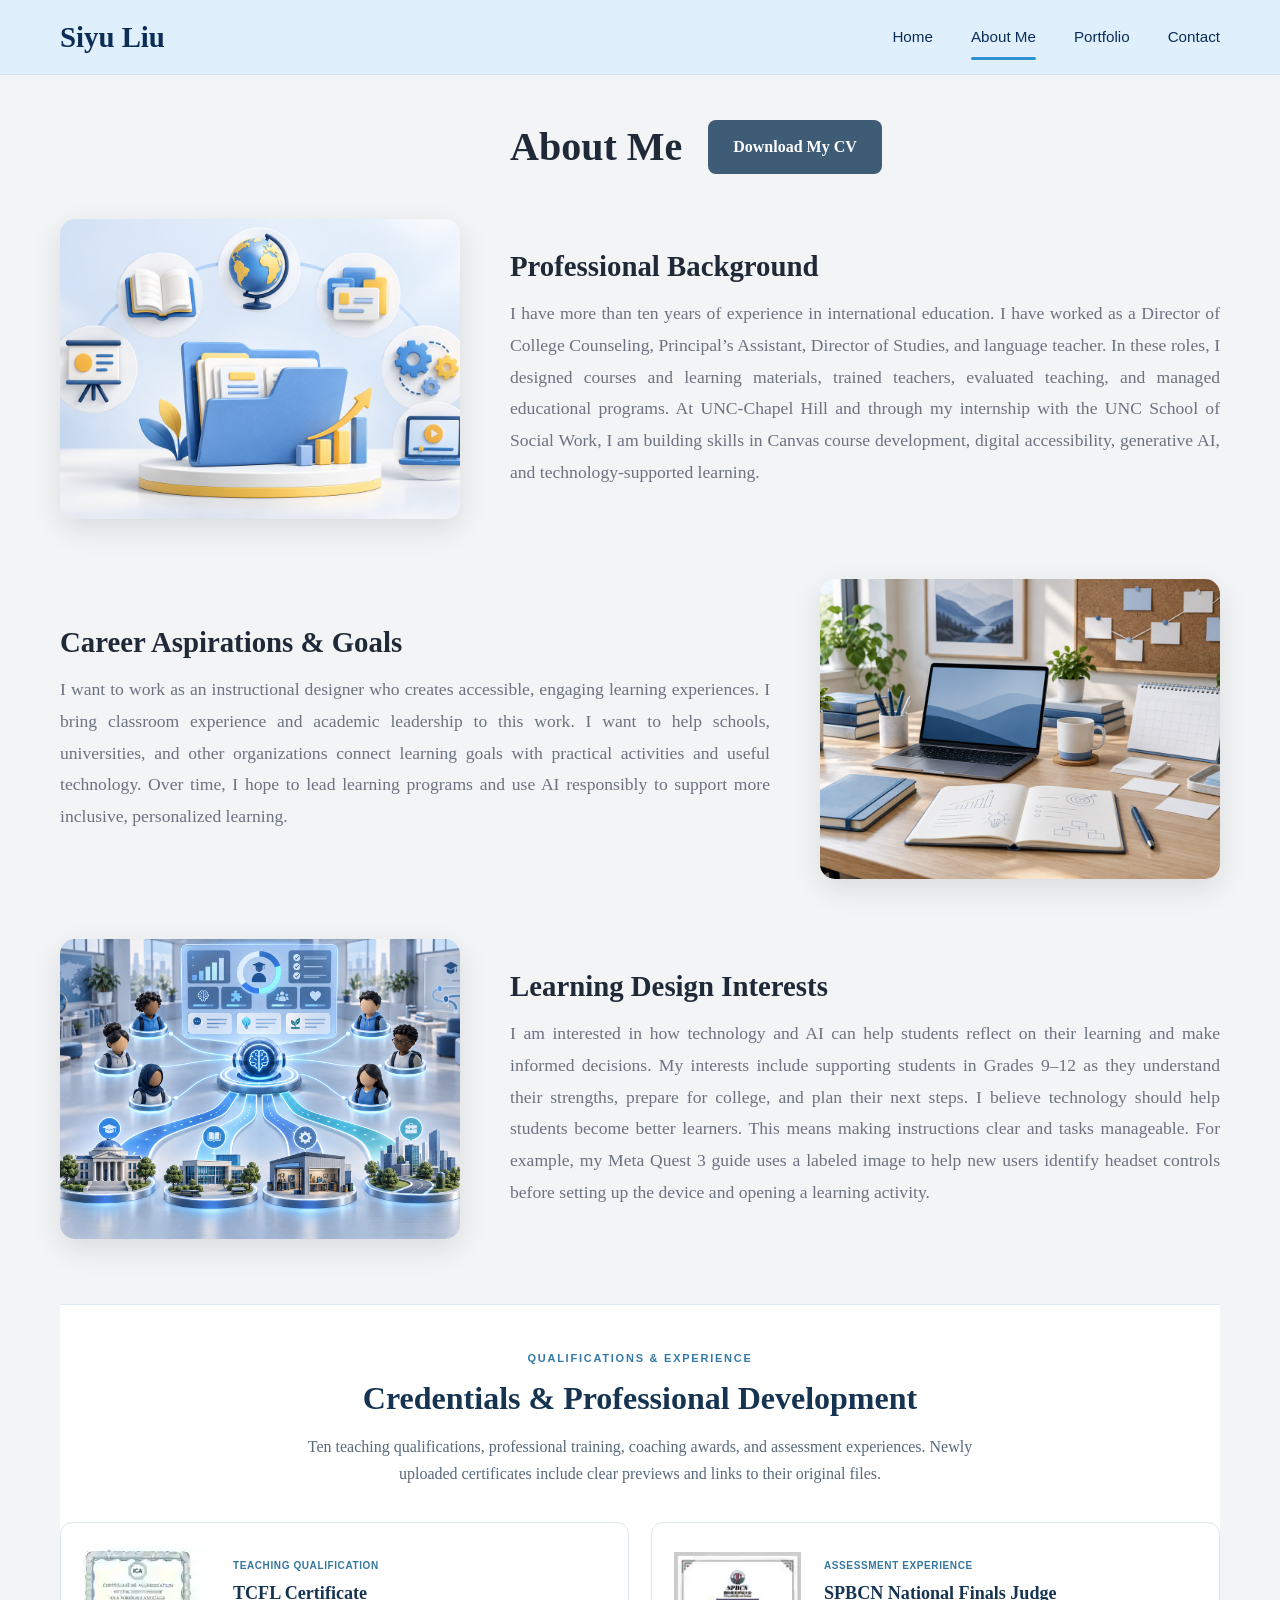
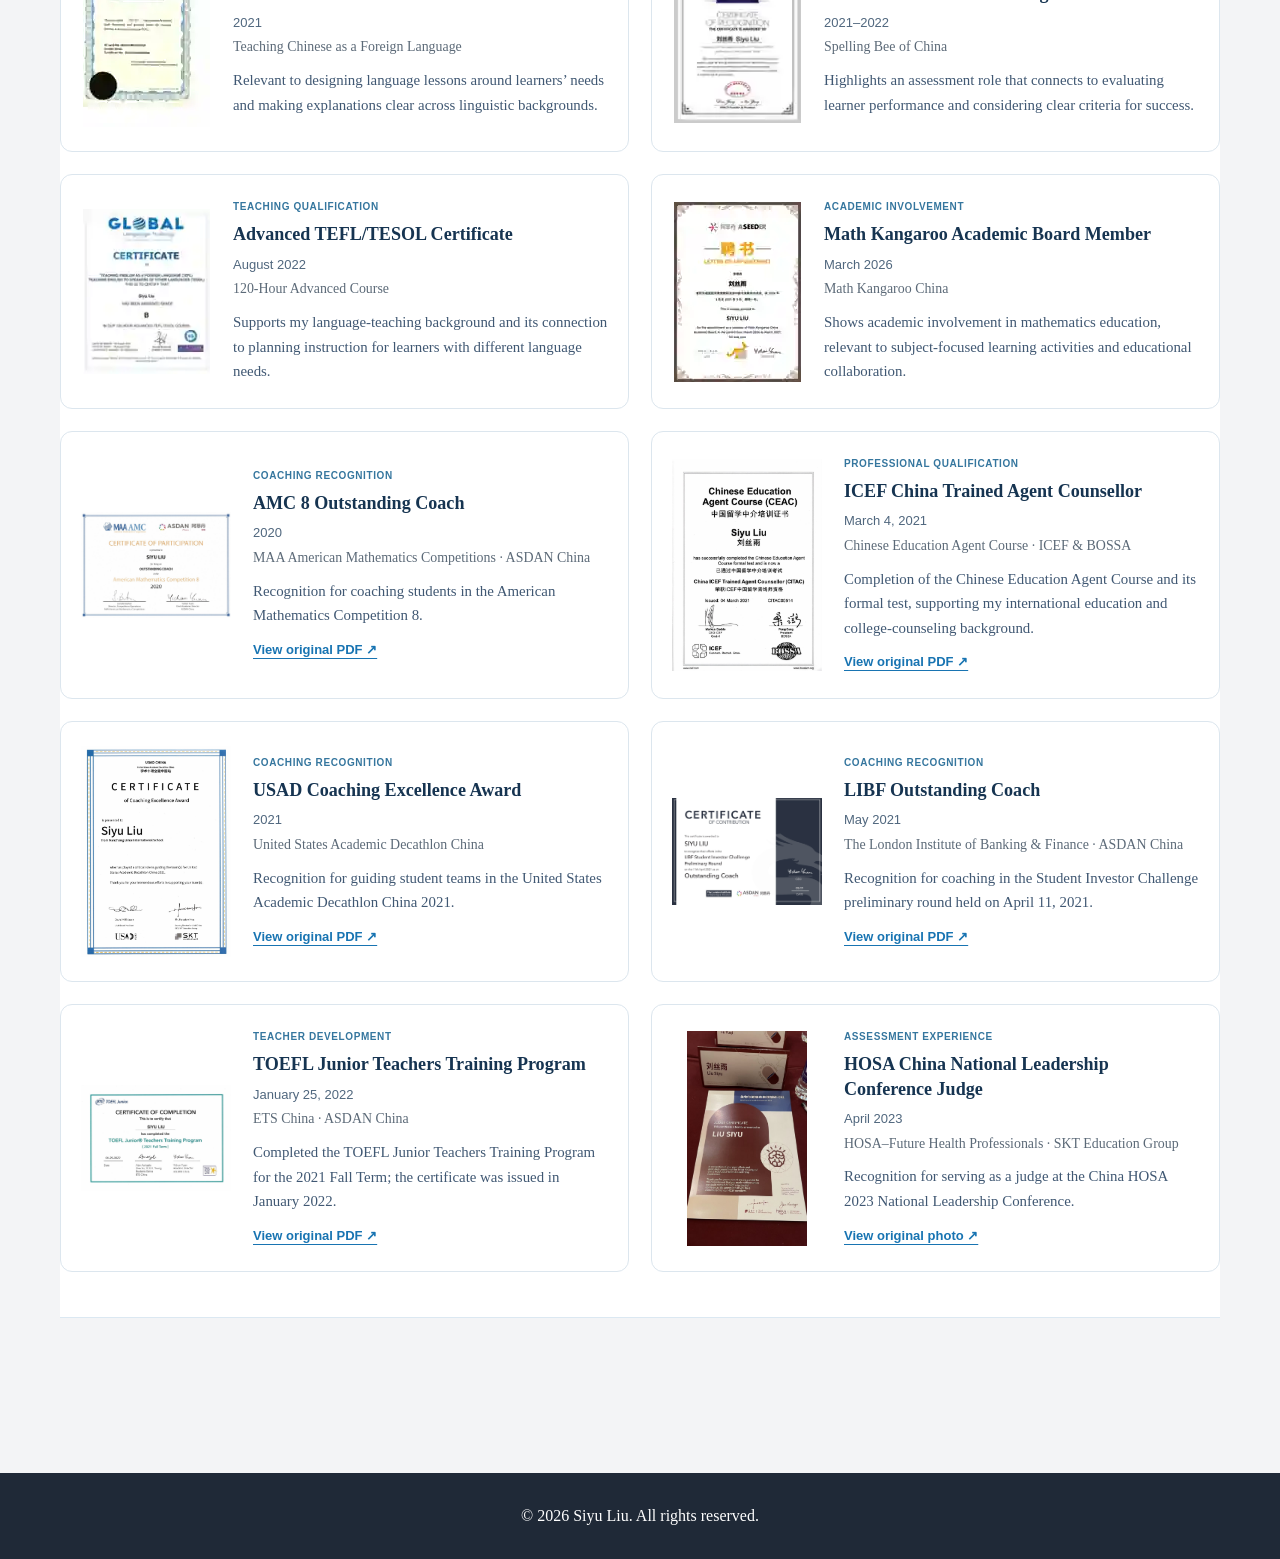
==== commit 5eff85ef: "Move CV download next to About Me and align heading with professional text" ====
--- a/about_me.html
+++ b/about_me.html
@@ -42,7 +42,13 @@
 .credential-connection{font-size:.93rem;line-height:1.65;color:#405873;margin:0}
 @media(max-width:900px){.credential-grid{grid-template-columns:1fr}.credential-item{grid-template-columns:140px minmax(0,1fr)}}
 @media(max-width:480px){.selected-credentials{padding:32px 0}.selected-credentials h3{font-size:1.65rem}.credential-item{grid-template-columns:1fr;padding:22px;gap:14px}.credential-thumb{margin:auto}.credential-details{min-width:0}}
-.credential-original .credential-thumb{width:150px;min-height:200px}.credential-original{grid-template-columns:150px minmax(0,1fr)}.credential-original .credential-thumb a{display:block;cursor:zoom-in}.credential-original .credential-thumb img{max-width:150px;max-height:215px;width:auto;height:auto;transition:transform .2s ease}.credential-original .credential-thumb a:hover img{transform:scale(1.03)}.credential-original-link{display:inline-block;margin-top:12px;color:#1874b2;font:600 13px/1.5 Arial,sans-serif;text-decoration:underline;text-underline-offset:4px}.credential-original-link:focus-visible,.credential-thumb a:focus-visible{outline:3px solid #4b9cd3;outline-offset:4px}@media(max-width:480px){.credential-original{grid-template-columns:1fr}.credential-original .credential-thumb{margin:auto}}@media(prefers-reduced-motion:reduce){.credential-original .credential-thumb img{transition:none}}</style>
+.credential-original .credential-thumb{width:150px;min-height:200px}.credential-original{grid-template-columns:150px minmax(0,1fr)}.credential-original .credential-thumb a{display:block;cursor:zoom-in}.credential-original .credential-thumb img{max-width:150px;max-height:215px;width:auto;height:auto;transition:transform .2s ease}.credential-original .credential-thumb a:hover img{transform:scale(1.03)}.credential-original-link{display:inline-block;margin-top:12px;color:#1874b2;font:600 13px/1.5 Arial,sans-serif;text-decoration:underline;text-underline-offset:4px}.credential-original-link:focus-visible,.credential-thumb a:focus-visible{outline:3px solid #4b9cd3;outline-offset:4px}@media(max-width:480px){.credential-original{grid-template-columns:1fr}.credential-original .credential-thumb{margin:auto}}@media(prefers-reduced-motion:reduce){.credential-original .credential-thumb img{transition:none}}
+.about-page-heading{display:grid;grid-template-columns:400px minmax(0,1fr);gap:50px;margin-bottom:45px}
+.about-heading-row{grid-column:2;display:flex;align-items:center;flex-wrap:wrap;gap:18px 26px}
+.about-heading-row .section-title{margin:0;text-align:left;white-space:nowrap}
+.about-cv-link{padding:12px 23px;font-size:1rem;white-space:nowrap}
+@media(max-width:768px){.about-page-heading{grid-template-columns:1fr;gap:0;margin-bottom:35px}.about-heading-row{grid-column:1;gap:16px 22px}.about-heading-row .section-title{font-size:2rem}}
+</style>
 </head>
 <body>
     <nav class="navbar">
@@ -58,7 +64,7 @@
     </nav>
     <section class="about-section">
         <div class="container">
-        <h2 class="section-title">About Me</h2>
+        <header class="about-page-heading"><div class="about-heading-row"><h2 class="section-title">About Me</h2><a href="files/siyu-github-cv.pdf" class="btn btn-primary about-cv-link" download>Download My CV</a></div></header>
             <div class="about-block">
                 <div class="about-content">
                     <div class="about-image"><img src="images/images/professional-background-simple-yellow-blue-1200x800.png" alt="Professional background in international education and instructional design"></div>
@@ -78,7 +84,7 @@
                 </div>
             </div>
             <section class="selected-credentials" aria-labelledby="selected-credentials-title"><p class="selected-credentials-kicker">QUALIFICATIONS &amp; EXPERIENCE</p><h3 id="selected-credentials-title">Credentials &amp; Professional Development</h3><p class="selected-credentials-intro">Ten teaching qualifications, professional training, coaching awards, and assessment experiences. Newly uploaded certificates include clear previews and links to their original files.</p><div class="credential-grid"><article class="credential-item"><div class="credential-thumb"><img src="[data-uri]" alt="TCFL Certificate, 2021" loading="lazy"></div><div class="credential-details"><p class="credential-type">Teaching qualification</p><h4>TCFL Certificate</h4><p class="credential-date">2021</p><p class="credential-provider">Teaching Chinese as a Foreign Language</p><p class="credential-connection">Relevant to designing language lessons around learners’ needs and making explanations clear across linguistic backgrounds.</p></div></article><article class="credential-item"><div class="credential-thumb"><img src="[data-uri]" alt="SPBCN National Finals Judge, 2021–2022" loading="lazy"></div><div class="credential-details"><p class="credential-type">Assessment experience</p><h4>SPBCN National Finals Judge</h4><p class="credential-date">2021–2022</p><p class="credential-provider">Spelling Bee of China</p><p class="credential-connection">Highlights an assessment role that connects to evaluating learner performance and considering clear criteria for success.</p></div></article><article class="credential-item"><div class="credential-thumb"><img src="[data-uri]" alt="Advanced TEFL/TESOL Certificate, Aug 2022" loading="lazy"></div><div class="credential-details"><p class="credential-type">Teaching qualification</p><h4>Advanced TEFL/TESOL Certificate</h4><p class="credential-date">August 2022</p><p class="credential-provider">120-Hour Advanced Course</p><p class="credential-connection">Supports my language-teaching background and its connection to planning instruction for learners with different language needs.</p></div></article><article class="credential-item"><div class="credential-thumb"><img src="[data-uri]" alt="Math Kangaroo Academic Board Member, Mar 2026" loading="lazy"></div><div class="credential-details"><p class="credential-type">Academic involvement</p><h4>Math Kangaroo Academic Board Member</h4><p class="credential-date">March 2026</p><p class="credential-provider">Math Kangaroo China</p><p class="credential-connection">Shows academic involvement in mathematics education, relevant to subject-focused learning activities and educational collaboration.</p></div></article><article class="credential-item credential-original"><div class="credential-thumb"><a href="files/credentials/amc-2020.pdf" target="_blank" rel="noopener noreferrer" aria-label="View original AMC 8 Outstanding Coach (opens in a new tab)"><img src="images/credentials/amc-2020.jpg" alt="AMC 8 Outstanding Coach certificate" loading="lazy"></a></div><div class="credential-details"><p class="credential-type">Coaching recognition</p><h4>AMC 8 Outstanding Coach</h4><p class="credential-date">2020</p><p class="credential-provider">MAA American Mathematics Competitions · ASDAN China</p><p class="credential-connection">Recognition for coaching students in the American Mathematics Competition 8.</p><a class="credential-original-link" href="files/credentials/amc-2020.pdf" target="_blank" rel="noopener noreferrer">View original PDF ↗</a></div></article><article class="credential-item credential-original"><div class="credential-thumb"><a href="files/credentials/icef-2021.pdf" target="_blank" rel="noopener noreferrer" aria-label="View original ICEF China Trained Agent Counsellor (opens in a new tab)"><img src="images/credentials/icef-2021.jpg" alt="ICEF China Trained Agent Counsellor certificate" loading="lazy"></a></div><div class="credential-details"><p class="credential-type">Professional qualification</p><h4>ICEF China Trained Agent Counsellor</h4><p class="credential-date">March 4, 2021</p><p class="credential-provider">Chinese Education Agent Course · ICEF & BOSSA</p><p class="credential-connection">Completion of the Chinese Education Agent Course and its formal test, supporting my international education and college-counseling background.</p><a class="credential-original-link" href="files/credentials/icef-2021.pdf" target="_blank" rel="noopener noreferrer">View original PDF ↗</a></div></article><article class="credential-item credential-original"><div class="credential-thumb"><a href="files/credentials/usad-2021.pdf" target="_blank" rel="noopener noreferrer" aria-label="View original USAD Coaching Excellence Award (opens in a new tab)"><img src="images/credentials/usad-2021.jpg" alt="USAD Coaching Excellence Award certificate" loading="lazy"></a></div><div class="credential-details"><p class="credential-type">Coaching recognition</p><h4>USAD Coaching Excellence Award</h4><p class="credential-date">2021</p><p class="credential-provider">United States Academic Decathlon China</p><p class="credential-connection">Recognition for guiding student teams in the United States Academic Decathlon China 2021.</p><a class="credential-original-link" href="files/credentials/usad-2021.pdf" target="_blank" rel="noopener noreferrer">View original PDF ↗</a></div></article><article class="credential-item credential-original"><div class="credential-thumb"><a href="files/credentials/libf-2021.pdf" target="_blank" rel="noopener noreferrer" aria-label="View original LIBF Outstanding Coach (opens in a new tab)"><img src="images/credentials/libf-2021.jpg" alt="LIBF Outstanding Coach certificate" loading="lazy"></a></div><div class="credential-details"><p class="credential-type">Coaching recognition</p><h4>LIBF Outstanding Coach</h4><p class="credential-date">May 2021</p><p class="credential-provider">The London Institute of Banking & Finance · ASDAN China</p><p class="credential-connection">Recognition for coaching in the Student Investor Challenge preliminary round held on April 11, 2021.</p><a class="credential-original-link" href="files/credentials/libf-2021.pdf" target="_blank" rel="noopener noreferrer">View original PDF ↗</a></div></article><article class="credential-item credential-original"><div class="credential-thumb"><a href="files/credentials/toefl-junior.pdf" target="_blank" rel="noopener noreferrer" aria-label="View original TOEFL Junior Teachers Training Program (opens in a new tab)"><img src="images/credentials/toefl-junior.jpg" alt="TOEFL Junior Teachers Training Program certificate" loading="lazy"></a></div><div class="credential-details"><p class="credential-type">Teacher development</p><h4>TOEFL Junior Teachers Training Program</h4><p class="credential-date">January 25, 2022</p><p class="credential-provider">ETS China · ASDAN China</p><p class="credential-connection">Completed the TOEFL Junior Teachers Training Program for the 2021 Fall Term; the certificate was issued in January 2022.</p><a class="credential-original-link" href="files/credentials/toefl-junior.pdf" target="_blank" rel="noopener noreferrer">View original PDF ↗</a></div></article><article class="credential-item credential-original"><div class="credential-thumb"><a href="images/credentials/hosa-judge-2023.jpg" target="_blank" rel="noopener noreferrer" aria-label="View original HOSA China National Leadership Conference Judge (opens in a new tab)"><img src="images/credentials/hosa-judge-2023.jpg" alt="HOSA China National Leadership Conference Judge certificate" loading="lazy"></a></div><div class="credential-details"><p class="credential-type">Assessment experience</p><h4>HOSA China National Leadership Conference Judge</h4><p class="credential-date">April 2023</p><p class="credential-provider">HOSA–Future Health Professionals · SKT Education Group</p><p class="credential-connection">Recognition for serving as a judge at the China HOSA 2023 National Leadership Conference.</p><a class="credential-original-link" href="images/credentials/hosa-judge-2023.jpg" target="_blank" rel="noopener noreferrer">View original photo ↗</a></div></article></div></section>
-            <div class="cv-download"><a href="files/siyu-github-cv.pdf" class="btn btn-primary" download>Download My CV</a></div>
+            
         </div>
     </section>
     <footer class="footer"><div class="container"><p>&copy; 2026 Siyu Liu. All rights reserved.</p></div></footer>
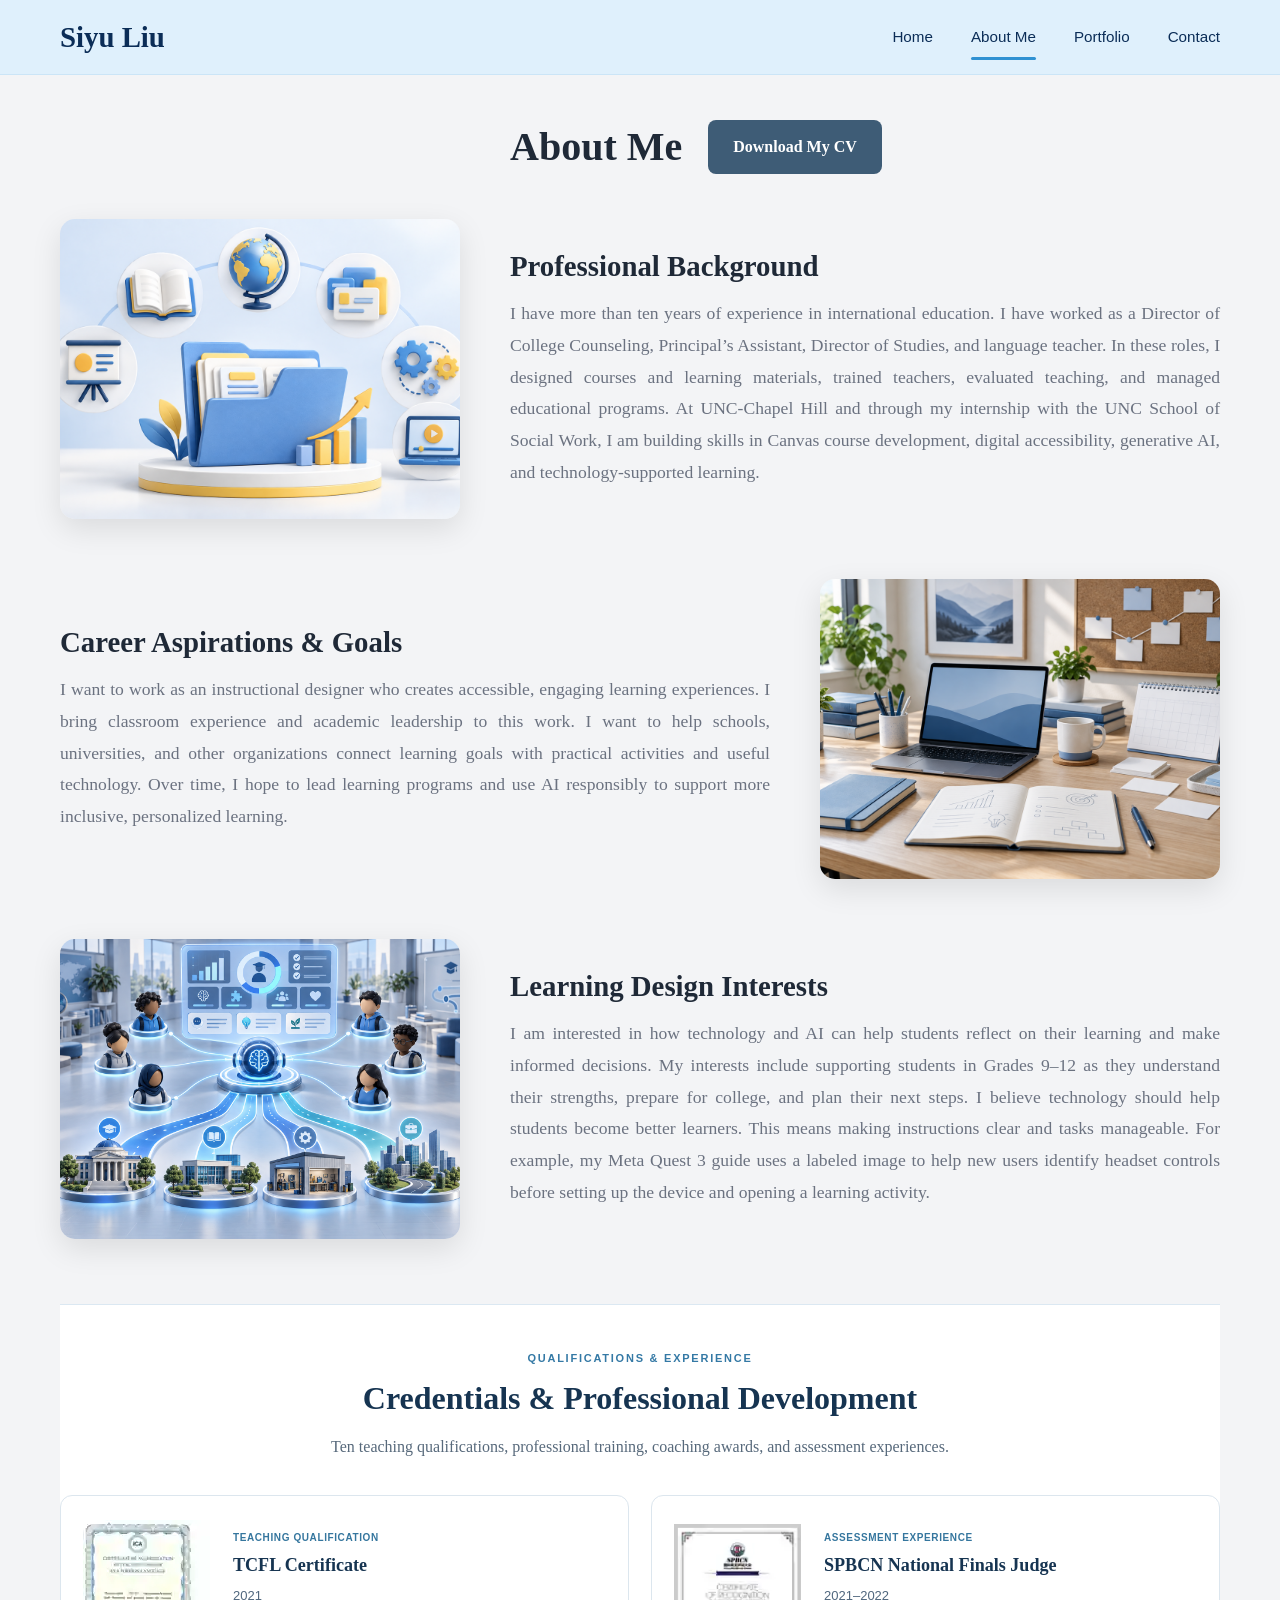
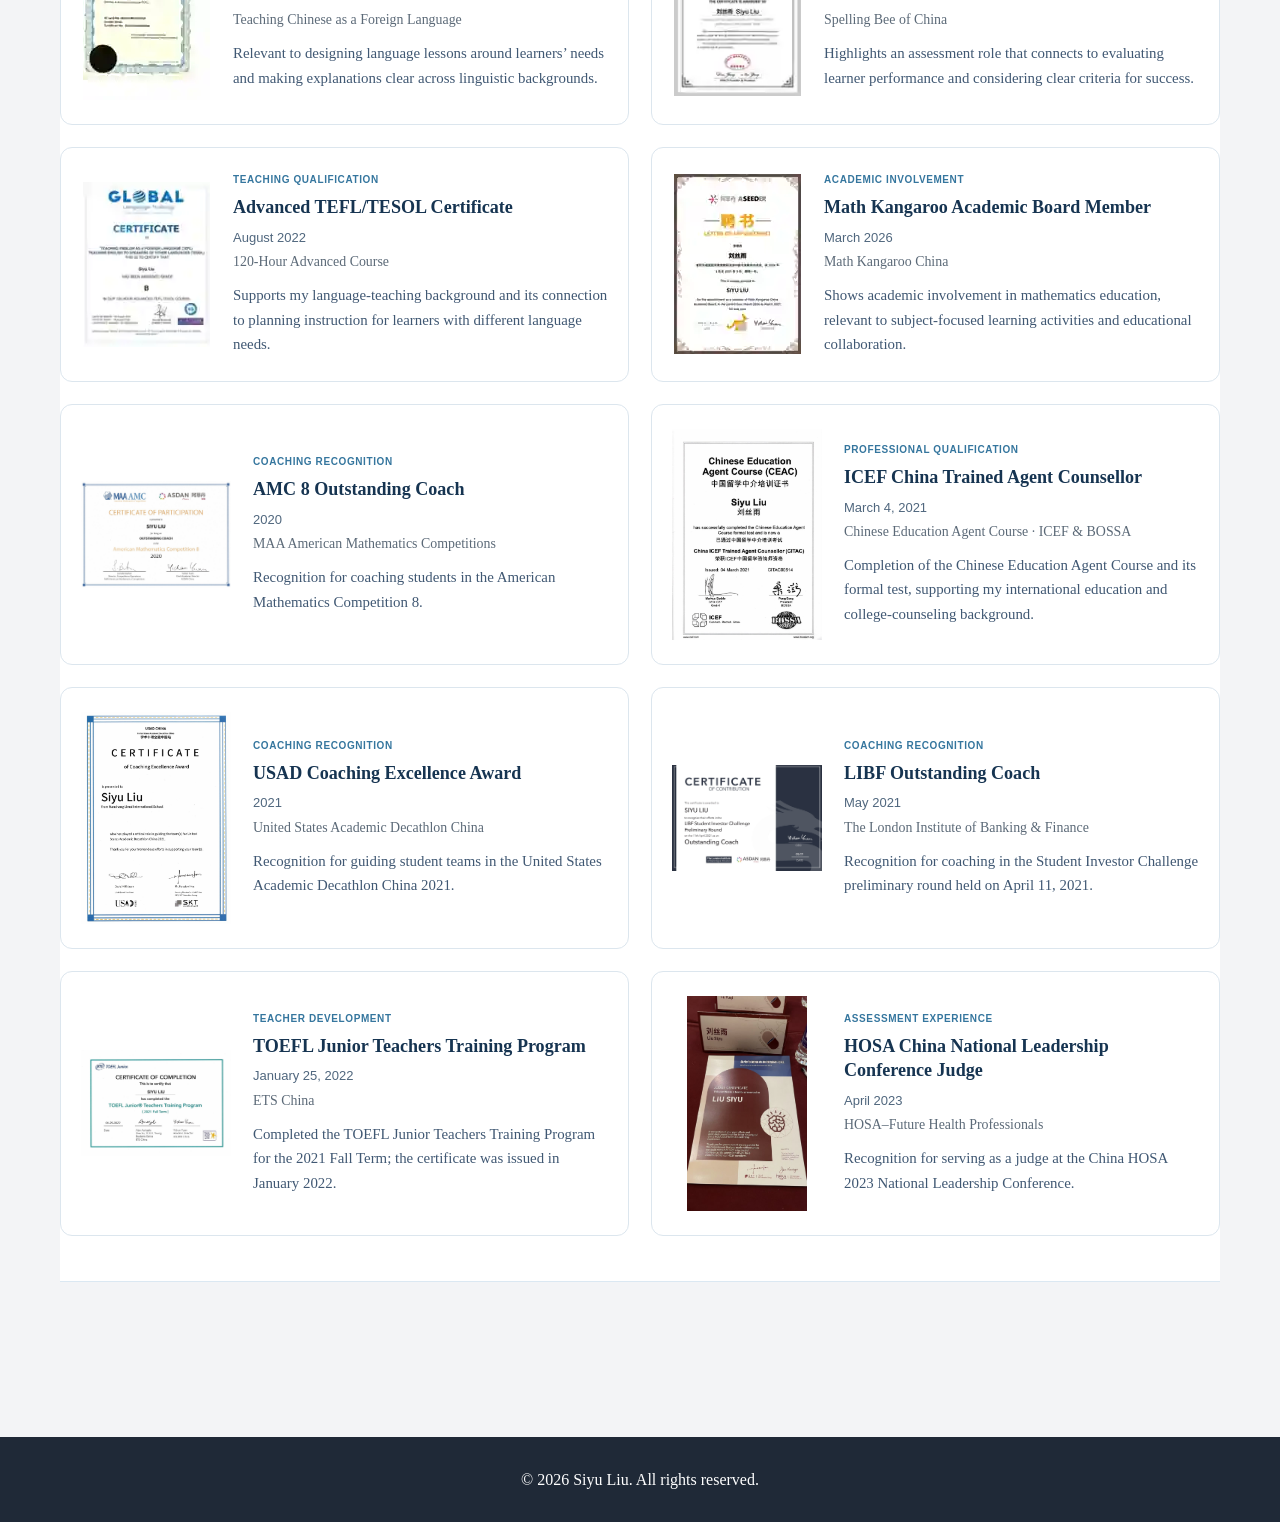
==== commit c4ddf511: "Remove certificate download and enlarged-image links and specified provider names" ====
--- a/about_me.html
+++ b/about_me.html
@@ -48,7 +48,7 @@
 .about-heading-row .section-title{margin:0;text-align:left;white-space:nowrap}
 .about-cv-link{padding:12px 23px;font-size:1rem;white-space:nowrap}
 @media(max-width:768px){.about-page-heading{grid-template-columns:1fr;gap:0;margin-bottom:35px}.about-heading-row{grid-column:1;gap:16px 22px}.about-heading-row .section-title{font-size:2rem}}
-</style>
+.credential-original .credential-thumb,.credential-original .credential-thumb img{cursor:default}.credential-original .credential-thumb img{transform:none!important}</style>
 </head>
 <body>
     <nav class="navbar">
@@ -83,7 +83,7 @@
                     <div class="about-text"><h3>Learning Design Interests</h3><p>I am interested in how technology and AI can help students reflect on their learning and make informed decisions. My interests include supporting students in Grades 9–12 as they understand their strengths, prepare for college, and plan their next steps. I believe technology should help students become better learners. This means making instructions clear and tasks manageable. For example, my Meta Quest 3 guide uses a labeled image to help new users identify headset controls before setting up the device and opening a learning activity.</p></div>
                 </div>
             </div>
-            <section class="selected-credentials" aria-labelledby="selected-credentials-title"><p class="selected-credentials-kicker">QUALIFICATIONS &amp; EXPERIENCE</p><h3 id="selected-credentials-title">Credentials &amp; Professional Development</h3><p class="selected-credentials-intro">Ten teaching qualifications, professional training, coaching awards, and assessment experiences. Newly uploaded certificates include clear previews and links to their original files.</p><div class="credential-grid"><article class="credential-item"><div class="credential-thumb"><img src="[data-uri]" alt="TCFL Certificate, 2021" loading="lazy"></div><div class="credential-details"><p class="credential-type">Teaching qualification</p><h4>TCFL Certificate</h4><p class="credential-date">2021</p><p class="credential-provider">Teaching Chinese as a Foreign Language</p><p class="credential-connection">Relevant to designing language lessons around learners’ needs and making explanations clear across linguistic backgrounds.</p></div></article><article class="credential-item"><div class="credential-thumb"><img src="[data-uri]" alt="SPBCN National Finals Judge, 2021–2022" loading="lazy"></div><div class="credential-details"><p class="credential-type">Assessment experience</p><h4>SPBCN National Finals Judge</h4><p class="credential-date">2021–2022</p><p class="credential-provider">Spelling Bee of China</p><p class="credential-connection">Highlights an assessment role that connects to evaluating learner performance and considering clear criteria for success.</p></div></article><article class="credential-item"><div class="credential-thumb"><img src="[data-uri]" alt="Advanced TEFL/TESOL Certificate, Aug 2022" loading="lazy"></div><div class="credential-details"><p class="credential-type">Teaching qualification</p><h4>Advanced TEFL/TESOL Certificate</h4><p class="credential-date">August 2022</p><p class="credential-provider">120-Hour Advanced Course</p><p class="credential-connection">Supports my language-teaching background and its connection to planning instruction for learners with different language needs.</p></div></article><article class="credential-item"><div class="credential-thumb"><img src="[data-uri]" alt="Math Kangaroo Academic Board Member, Mar 2026" loading="lazy"></div><div class="credential-details"><p class="credential-type">Academic involvement</p><h4>Math Kangaroo Academic Board Member</h4><p class="credential-date">March 2026</p><p class="credential-provider">Math Kangaroo China</p><p class="credential-connection">Shows academic involvement in mathematics education, relevant to subject-focused learning activities and educational collaboration.</p></div></article><article class="credential-item credential-original"><div class="credential-thumb"><a href="files/credentials/amc-2020.pdf" target="_blank" rel="noopener noreferrer" aria-label="View original AMC 8 Outstanding Coach (opens in a new tab)"><img src="images/credentials/amc-2020.jpg" alt="AMC 8 Outstanding Coach certificate" loading="lazy"></a></div><div class="credential-details"><p class="credential-type">Coaching recognition</p><h4>AMC 8 Outstanding Coach</h4><p class="credential-date">2020</p><p class="credential-provider">MAA American Mathematics Competitions · ASDAN China</p><p class="credential-connection">Recognition for coaching students in the American Mathematics Competition 8.</p><a class="credential-original-link" href="files/credentials/amc-2020.pdf" target="_blank" rel="noopener noreferrer">View original PDF ↗</a></div></article><article class="credential-item credential-original"><div class="credential-thumb"><a href="files/credentials/icef-2021.pdf" target="_blank" rel="noopener noreferrer" aria-label="View original ICEF China Trained Agent Counsellor (opens in a new tab)"><img src="images/credentials/icef-2021.jpg" alt="ICEF China Trained Agent Counsellor certificate" loading="lazy"></a></div><div class="credential-details"><p class="credential-type">Professional qualification</p><h4>ICEF China Trained Agent Counsellor</h4><p class="credential-date">March 4, 2021</p><p class="credential-provider">Chinese Education Agent Course · ICEF & BOSSA</p><p class="credential-connection">Completion of the Chinese Education Agent Course and its formal test, supporting my international education and college-counseling background.</p><a class="credential-original-link" href="files/credentials/icef-2021.pdf" target="_blank" rel="noopener noreferrer">View original PDF ↗</a></div></article><article class="credential-item credential-original"><div class="credential-thumb"><a href="files/credentials/usad-2021.pdf" target="_blank" rel="noopener noreferrer" aria-label="View original USAD Coaching Excellence Award (opens in a new tab)"><img src="images/credentials/usad-2021.jpg" alt="USAD Coaching Excellence Award certificate" loading="lazy"></a></div><div class="credential-details"><p class="credential-type">Coaching recognition</p><h4>USAD Coaching Excellence Award</h4><p class="credential-date">2021</p><p class="credential-provider">United States Academic Decathlon China</p><p class="credential-connection">Recognition for guiding student teams in the United States Academic Decathlon China 2021.</p><a class="credential-original-link" href="files/credentials/usad-2021.pdf" target="_blank" rel="noopener noreferrer">View original PDF ↗</a></div></article><article class="credential-item credential-original"><div class="credential-thumb"><a href="files/credentials/libf-2021.pdf" target="_blank" rel="noopener noreferrer" aria-label="View original LIBF Outstanding Coach (opens in a new tab)"><img src="images/credentials/libf-2021.jpg" alt="LIBF Outstanding Coach certificate" loading="lazy"></a></div><div class="credential-details"><p class="credential-type">Coaching recognition</p><h4>LIBF Outstanding Coach</h4><p class="credential-date">May 2021</p><p class="credential-provider">The London Institute of Banking & Finance · ASDAN China</p><p class="credential-connection">Recognition for coaching in the Student Investor Challenge preliminary round held on April 11, 2021.</p><a class="credential-original-link" href="files/credentials/libf-2021.pdf" target="_blank" rel="noopener noreferrer">View original PDF ↗</a></div></article><article class="credential-item credential-original"><div class="credential-thumb"><a href="files/credentials/toefl-junior.pdf" target="_blank" rel="noopener noreferrer" aria-label="View original TOEFL Junior Teachers Training Program (opens in a new tab)"><img src="images/credentials/toefl-junior.jpg" alt="TOEFL Junior Teachers Training Program certificate" loading="lazy"></a></div><div class="credential-details"><p class="credential-type">Teacher development</p><h4>TOEFL Junior Teachers Training Program</h4><p class="credential-date">January 25, 2022</p><p class="credential-provider">ETS China · ASDAN China</p><p class="credential-connection">Completed the TOEFL Junior Teachers Training Program for the 2021 Fall Term; the certificate was issued in January 2022.</p><a class="credential-original-link" href="files/credentials/toefl-junior.pdf" target="_blank" rel="noopener noreferrer">View original PDF ↗</a></div></article><article class="credential-item credential-original"><div class="credential-thumb"><a href="images/credentials/hosa-judge-2023.jpg" target="_blank" rel="noopener noreferrer" aria-label="View original HOSA China National Leadership Conference Judge (opens in a new tab)"><img src="images/credentials/hosa-judge-2023.jpg" alt="HOSA China National Leadership Conference Judge certificate" loading="lazy"></a></div><div class="credential-details"><p class="credential-type">Assessment experience</p><h4>HOSA China National Leadership Conference Judge</h4><p class="credential-date">April 2023</p><p class="credential-provider">HOSA–Future Health Professionals · SKT Education Group</p><p class="credential-connection">Recognition for serving as a judge at the China HOSA 2023 National Leadership Conference.</p><a class="credential-original-link" href="images/credentials/hosa-judge-2023.jpg" target="_blank" rel="noopener noreferrer">View original photo ↗</a></div></article></div></section>
+            <section class="selected-credentials" aria-labelledby="selected-credentials-title"><p class="selected-credentials-kicker">QUALIFICATIONS &amp; EXPERIENCE</p><h3 id="selected-credentials-title">Credentials &amp; Professional Development</h3><p class="selected-credentials-intro">Ten teaching qualifications, professional training, coaching awards, and assessment experiences. </p><div class="credential-grid"><article class="credential-item"><div class="credential-thumb"><img src="[data-uri]" alt="TCFL Certificate, 2021" loading="lazy"></div><div class="credential-details"><p class="credential-type">Teaching qualification</p><h4>TCFL Certificate</h4><p class="credential-date">2021</p><p class="credential-provider">Teaching Chinese as a Foreign Language</p><p class="credential-connection">Relevant to designing language lessons around learners’ needs and making explanations clear across linguistic backgrounds.</p></div></article><article class="credential-item"><div class="credential-thumb"><img src="[data-uri]" alt="SPBCN National Finals Judge, 2021–2022" loading="lazy"></div><div class="credential-details"><p class="credential-type">Assessment experience</p><h4>SPBCN National Finals Judge</h4><p class="credential-date">2021–2022</p><p class="credential-provider">Spelling Bee of China</p><p class="credential-connection">Highlights an assessment role that connects to evaluating learner performance and considering clear criteria for success.</p></div></article><article class="credential-item"><div class="credential-thumb"><img src="[data-uri]" alt="Advanced TEFL/TESOL Certificate, Aug 2022" loading="lazy"></div><div class="credential-details"><p class="credential-type">Teaching qualification</p><h4>Advanced TEFL/TESOL Certificate</h4><p class="credential-date">August 2022</p><p class="credential-provider">120-Hour Advanced Course</p><p class="credential-connection">Supports my language-teaching background and its connection to planning instruction for learners with different language needs.</p></div></article><article class="credential-item"><div class="credential-thumb"><img src="[data-uri]" alt="Math Kangaroo Academic Board Member, Mar 2026" loading="lazy"></div><div class="credential-details"><p class="credential-type">Academic involvement</p><h4>Math Kangaroo Academic Board Member</h4><p class="credential-date">March 2026</p><p class="credential-provider">Math Kangaroo China</p><p class="credential-connection">Shows academic involvement in mathematics education, relevant to subject-focused learning activities and educational collaboration.</p></div></article><article class="credential-item credential-original"><div class="credential-thumb"><img src="images/credentials/amc-2020.jpg" alt="AMC 8 Outstanding Coach certificate" loading="lazy"></div><div class="credential-details"><p class="credential-type">Coaching recognition</p><h4>AMC 8 Outstanding Coach</h4><p class="credential-date">2020</p><p class="credential-provider">MAA American Mathematics Competitions</p><p class="credential-connection">Recognition for coaching students in the American Mathematics Competition 8.</p></div></article><article class="credential-item credential-original"><div class="credential-thumb"><img src="images/credentials/icef-2021.jpg" alt="ICEF China Trained Agent Counsellor certificate" loading="lazy"></div><div class="credential-details"><p class="credential-type">Professional qualification</p><h4>ICEF China Trained Agent Counsellor</h4><p class="credential-date">March 4, 2021</p><p class="credential-provider">Chinese Education Agent Course · ICEF & BOSSA</p><p class="credential-connection">Completion of the Chinese Education Agent Course and its formal test, supporting my international education and college-counseling background.</p></div></article><article class="credential-item credential-original"><div class="credential-thumb"><img src="images/credentials/usad-2021.jpg" alt="USAD Coaching Excellence Award certificate" loading="lazy"></div><div class="credential-details"><p class="credential-type">Coaching recognition</p><h4>USAD Coaching Excellence Award</h4><p class="credential-date">2021</p><p class="credential-provider">United States Academic Decathlon China</p><p class="credential-connection">Recognition for guiding student teams in the United States Academic Decathlon China 2021.</p></div></article><article class="credential-item credential-original"><div class="credential-thumb"><img src="images/credentials/libf-2021.jpg" alt="LIBF Outstanding Coach certificate" loading="lazy"></div><div class="credential-details"><p class="credential-type">Coaching recognition</p><h4>LIBF Outstanding Coach</h4><p class="credential-date">May 2021</p><p class="credential-provider">The London Institute of Banking & Finance</p><p class="credential-connection">Recognition for coaching in the Student Investor Challenge preliminary round held on April 11, 2021.</p></div></article><article class="credential-item credential-original"><div class="credential-thumb"><img src="images/credentials/toefl-junior.jpg" alt="TOEFL Junior Teachers Training Program certificate" loading="lazy"></div><div class="credential-details"><p class="credential-type">Teacher development</p><h4>TOEFL Junior Teachers Training Program</h4><p class="credential-date">January 25, 2022</p><p class="credential-provider">ETS China</p><p class="credential-connection">Completed the TOEFL Junior Teachers Training Program for the 2021 Fall Term; the certificate was issued in January 2022.</p></div></article><article class="credential-item credential-original"><div class="credential-thumb"><img src="images/credentials/hosa-judge-2023.jpg" alt="HOSA China National Leadership Conference Judge certificate" loading="lazy"></div><div class="credential-details"><p class="credential-type">Assessment experience</p><h4>HOSA China National Leadership Conference Judge</h4><p class="credential-date">April 2023</p><p class="credential-provider">HOSA–Future Health Professionals</p><p class="credential-connection">Recognition for serving as a judge at the China HOSA 2023 National Leadership Conference.</p></div></article></div></section>
             
         </div>
     </section>
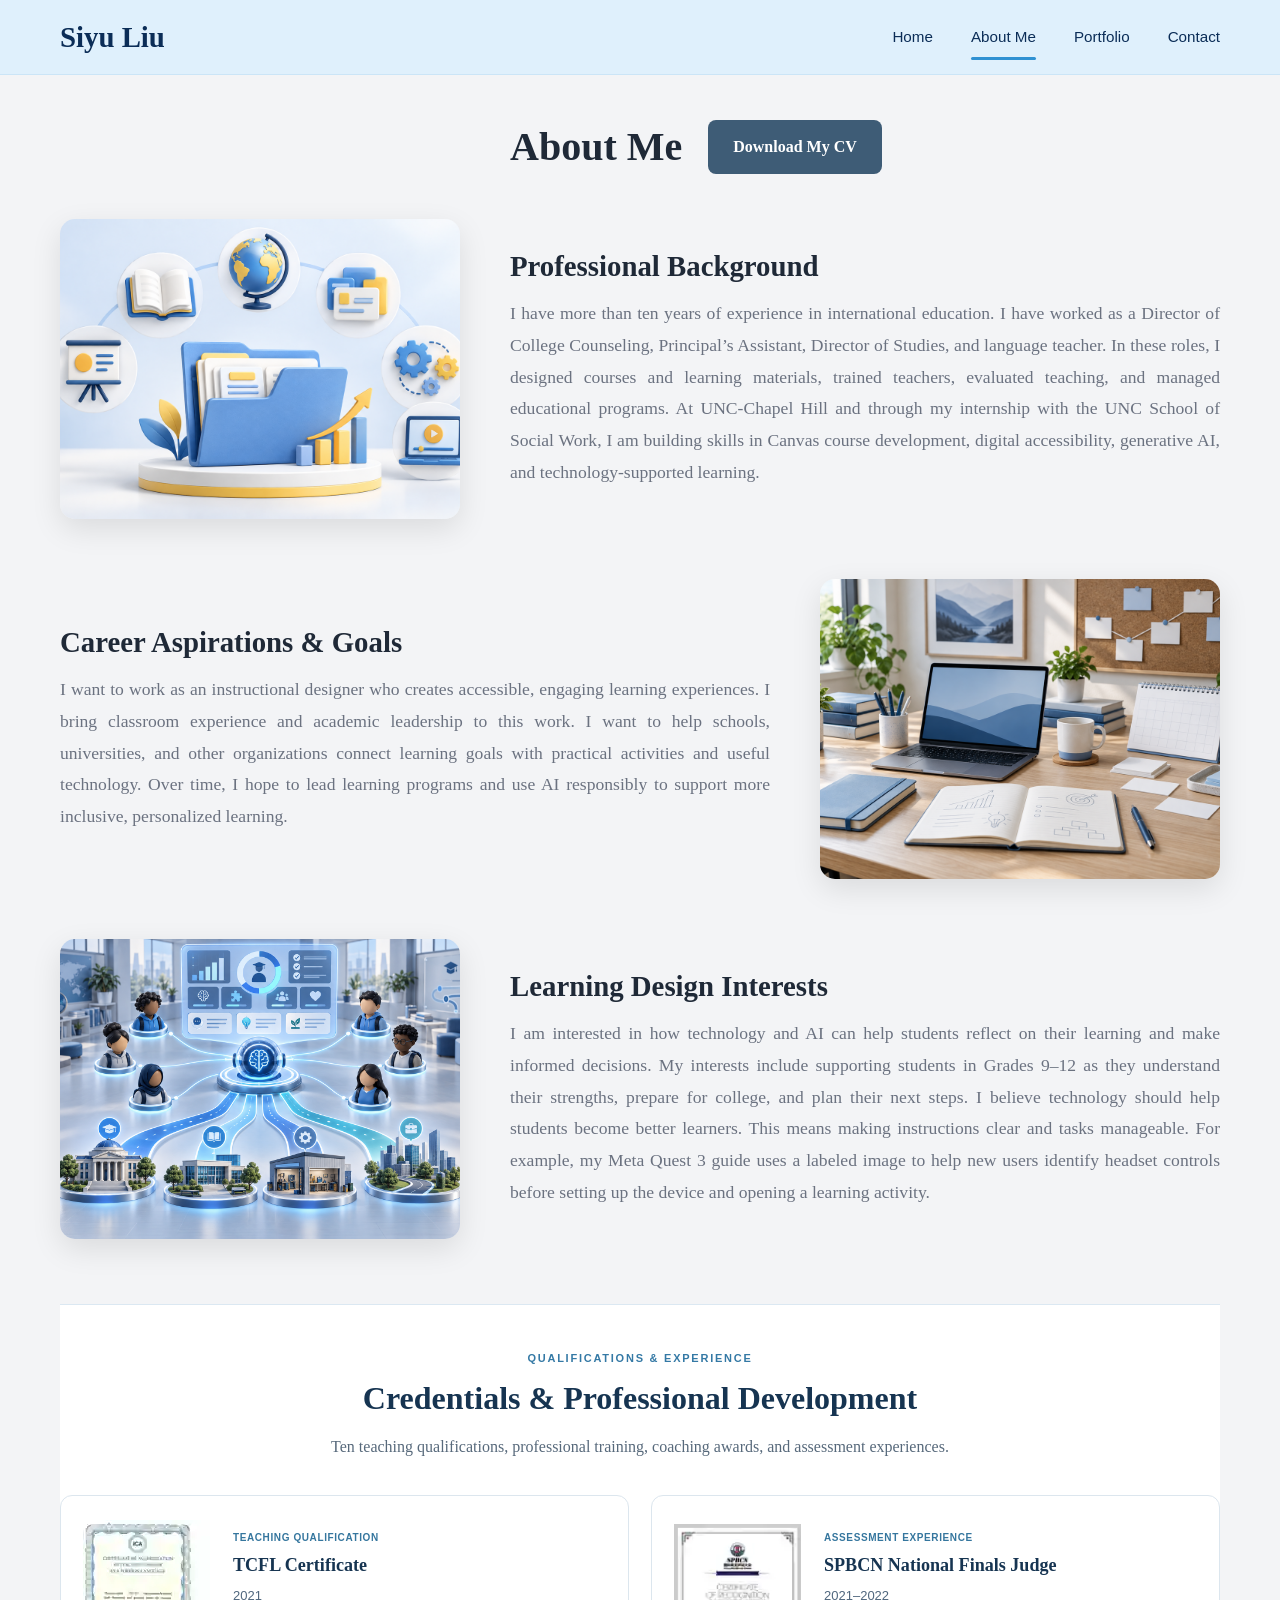
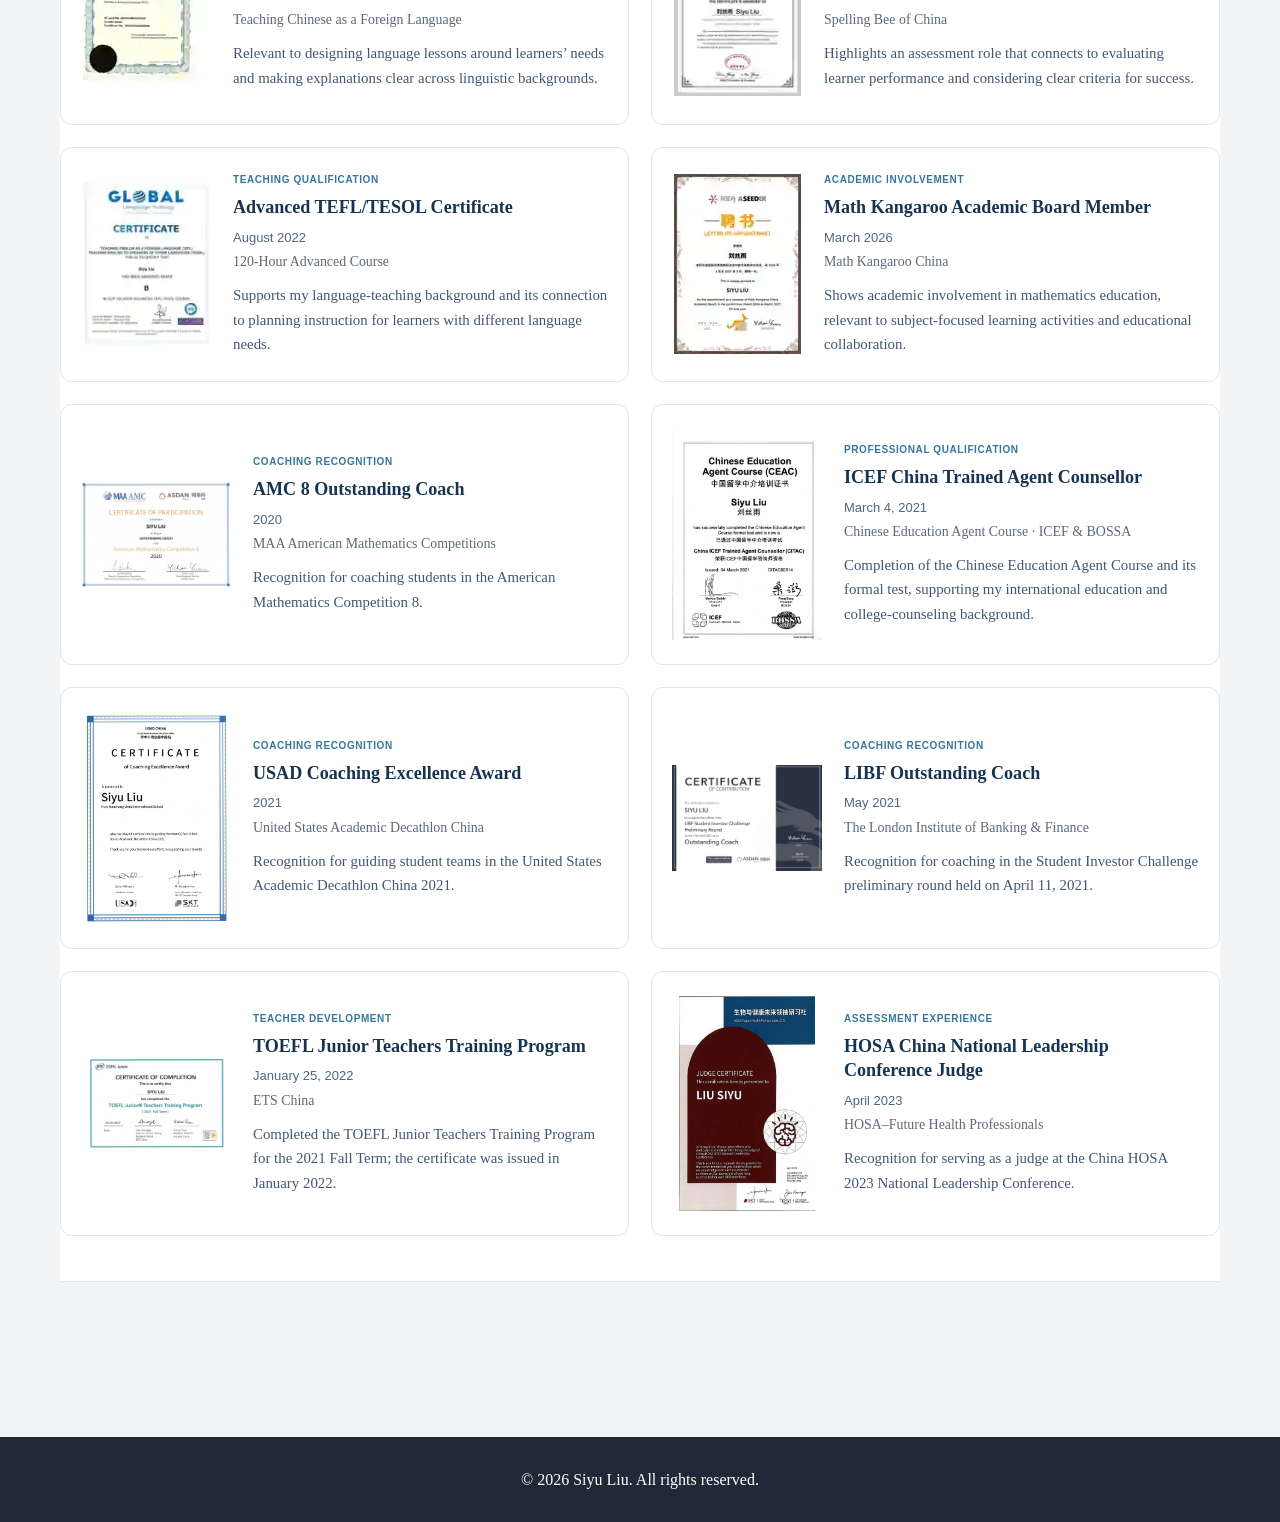
==== commit 172a7acd: "Replace HOSA certificate preview with original-color PDF rendering" ====
--- a/about_me.html
+++ b/about_me.html
@@ -83,7 +83,7 @@
                     <div class="about-text"><h3>Learning Design Interests</h3><p>I am interested in how technology and AI can help students reflect on their learning and make informed decisions. My interests include supporting students in Grades 9–12 as they understand their strengths, prepare for college, and plan their next steps. I believe technology should help students become better learners. This means making instructions clear and tasks manageable. For example, my Meta Quest 3 guide uses a labeled image to help new users identify headset controls before setting up the device and opening a learning activity.</p></div>
                 </div>
             </div>
-            <section class="selected-credentials" aria-labelledby="selected-credentials-title"><p class="selected-credentials-kicker">QUALIFICATIONS &amp; EXPERIENCE</p><h3 id="selected-credentials-title">Credentials &amp; Professional Development</h3><p class="selected-credentials-intro">Ten teaching qualifications, professional training, coaching awards, and assessment experiences. </p><div class="credential-grid"><article class="credential-item"><div class="credential-thumb"><img src="[data-uri]" alt="TCFL Certificate, 2021" loading="lazy"></div><div class="credential-details"><p class="credential-type">Teaching qualification</p><h4>TCFL Certificate</h4><p class="credential-date">2021</p><p class="credential-provider">Teaching Chinese as a Foreign Language</p><p class="credential-connection">Relevant to designing language lessons around learners’ needs and making explanations clear across linguistic backgrounds.</p></div></article><article class="credential-item"><div class="credential-thumb"><img src="[data-uri]" alt="SPBCN National Finals Judge, 2021–2022" loading="lazy"></div><div class="credential-details"><p class="credential-type">Assessment experience</p><h4>SPBCN National Finals Judge</h4><p class="credential-date">2021–2022</p><p class="credential-provider">Spelling Bee of China</p><p class="credential-connection">Highlights an assessment role that connects to evaluating learner performance and considering clear criteria for success.</p></div></article><article class="credential-item"><div class="credential-thumb"><img src="[data-uri]" alt="Advanced TEFL/TESOL Certificate, Aug 2022" loading="lazy"></div><div class="credential-details"><p class="credential-type">Teaching qualification</p><h4>Advanced TEFL/TESOL Certificate</h4><p class="credential-date">August 2022</p><p class="credential-provider">120-Hour Advanced Course</p><p class="credential-connection">Supports my language-teaching background and its connection to planning instruction for learners with different language needs.</p></div></article><article class="credential-item"><div class="credential-thumb"><img src="[data-uri]" alt="Math Kangaroo Academic Board Member, Mar 2026" loading="lazy"></div><div class="credential-details"><p class="credential-type">Academic involvement</p><h4>Math Kangaroo Academic Board Member</h4><p class="credential-date">March 2026</p><p class="credential-provider">Math Kangaroo China</p><p class="credential-connection">Shows academic involvement in mathematics education, relevant to subject-focused learning activities and educational collaboration.</p></div></article><article class="credential-item credential-original"><div class="credential-thumb"><img src="images/credentials/amc-2020.jpg" alt="AMC 8 Outstanding Coach certificate" loading="lazy"></div><div class="credential-details"><p class="credential-type">Coaching recognition</p><h4>AMC 8 Outstanding Coach</h4><p class="credential-date">2020</p><p class="credential-provider">MAA American Mathematics Competitions</p><p class="credential-connection">Recognition for coaching students in the American Mathematics Competition 8.</p></div></article><article class="credential-item credential-original"><div class="credential-thumb"><img src="images/credentials/icef-2021.jpg" alt="ICEF China Trained Agent Counsellor certificate" loading="lazy"></div><div class="credential-details"><p class="credential-type">Professional qualification</p><h4>ICEF China Trained Agent Counsellor</h4><p class="credential-date">March 4, 2021</p><p class="credential-provider">Chinese Education Agent Course · ICEF & BOSSA</p><p class="credential-connection">Completion of the Chinese Education Agent Course and its formal test, supporting my international education and college-counseling background.</p></div></article><article class="credential-item credential-original"><div class="credential-thumb"><img src="images/credentials/usad-2021.jpg" alt="USAD Coaching Excellence Award certificate" loading="lazy"></div><div class="credential-details"><p class="credential-type">Coaching recognition</p><h4>USAD Coaching Excellence Award</h4><p class="credential-date">2021</p><p class="credential-provider">United States Academic Decathlon China</p><p class="credential-connection">Recognition for guiding student teams in the United States Academic Decathlon China 2021.</p></div></article><article class="credential-item credential-original"><div class="credential-thumb"><img src="images/credentials/libf-2021.jpg" alt="LIBF Outstanding Coach certificate" loading="lazy"></div><div class="credential-details"><p class="credential-type">Coaching recognition</p><h4>LIBF Outstanding Coach</h4><p class="credential-date">May 2021</p><p class="credential-provider">The London Institute of Banking & Finance</p><p class="credential-connection">Recognition for coaching in the Student Investor Challenge preliminary round held on April 11, 2021.</p></div></article><article class="credential-item credential-original"><div class="credential-thumb"><img src="images/credentials/toefl-junior.jpg" alt="TOEFL Junior Teachers Training Program certificate" loading="lazy"></div><div class="credential-details"><p class="credential-type">Teacher development</p><h4>TOEFL Junior Teachers Training Program</h4><p class="credential-date">January 25, 2022</p><p class="credential-provider">ETS China</p><p class="credential-connection">Completed the TOEFL Junior Teachers Training Program for the 2021 Fall Term; the certificate was issued in January 2022.</p></div></article><article class="credential-item credential-original"><div class="credential-thumb"><img src="images/credentials/hosa-judge-2023.jpg" alt="HOSA China National Leadership Conference Judge certificate" loading="lazy"></div><div class="credential-details"><p class="credential-type">Assessment experience</p><h4>HOSA China National Leadership Conference Judge</h4><p class="credential-date">April 2023</p><p class="credential-provider">HOSA–Future Health Professionals</p><p class="credential-connection">Recognition for serving as a judge at the China HOSA 2023 National Leadership Conference.</p></div></article></div></section>
+            <section class="selected-credentials" aria-labelledby="selected-credentials-title"><p class="selected-credentials-kicker">QUALIFICATIONS &amp; EXPERIENCE</p><h3 id="selected-credentials-title">Credentials &amp; Professional Development</h3><p class="selected-credentials-intro">Ten teaching qualifications, professional training, coaching awards, and assessment experiences. </p><div class="credential-grid"><article class="credential-item"><div class="credential-thumb"><img src="[data-uri]" alt="TCFL Certificate, 2021" loading="lazy"></div><div class="credential-details"><p class="credential-type">Teaching qualification</p><h4>TCFL Certificate</h4><p class="credential-date">2021</p><p class="credential-provider">Teaching Chinese as a Foreign Language</p><p class="credential-connection">Relevant to designing language lessons around learners’ needs and making explanations clear across linguistic backgrounds.</p></div></article><article class="credential-item"><div class="credential-thumb"><img src="[data-uri]" alt="SPBCN National Finals Judge, 2021–2022" loading="lazy"></div><div class="credential-details"><p class="credential-type">Assessment experience</p><h4>SPBCN National Finals Judge</h4><p class="credential-date">2021–2022</p><p class="credential-provider">Spelling Bee of China</p><p class="credential-connection">Highlights an assessment role that connects to evaluating learner performance and considering clear criteria for success.</p></div></article><article class="credential-item"><div class="credential-thumb"><img src="[data-uri]" alt="Advanced TEFL/TESOL Certificate, Aug 2022" loading="lazy"></div><div class="credential-details"><p class="credential-type">Teaching qualification</p><h4>Advanced TEFL/TESOL Certificate</h4><p class="credential-date">August 2022</p><p class="credential-provider">120-Hour Advanced Course</p><p class="credential-connection">Supports my language-teaching background and its connection to planning instruction for learners with different language needs.</p></div></article><article class="credential-item"><div class="credential-thumb"><img src="[data-uri]" alt="Math Kangaroo Academic Board Member, Mar 2026" loading="lazy"></div><div class="credential-details"><p class="credential-type">Academic involvement</p><h4>Math Kangaroo Academic Board Member</h4><p class="credential-date">March 2026</p><p class="credential-provider">Math Kangaroo China</p><p class="credential-connection">Shows academic involvement in mathematics education, relevant to subject-focused learning activities and educational collaboration.</p></div></article><article class="credential-item credential-original"><div class="credential-thumb"><img src="images/credentials/amc-2020.jpg" alt="AMC 8 Outstanding Coach certificate" loading="lazy"></div><div class="credential-details"><p class="credential-type">Coaching recognition</p><h4>AMC 8 Outstanding Coach</h4><p class="credential-date">2020</p><p class="credential-provider">MAA American Mathematics Competitions</p><p class="credential-connection">Recognition for coaching students in the American Mathematics Competition 8.</p></div></article><article class="credential-item credential-original"><div class="credential-thumb"><img src="images/credentials/icef-2021.jpg" alt="ICEF China Trained Agent Counsellor certificate" loading="lazy"></div><div class="credential-details"><p class="credential-type">Professional qualification</p><h4>ICEF China Trained Agent Counsellor</h4><p class="credential-date">March 4, 2021</p><p class="credential-provider">Chinese Education Agent Course · ICEF & BOSSA</p><p class="credential-connection">Completion of the Chinese Education Agent Course and its formal test, supporting my international education and college-counseling background.</p></div></article><article class="credential-item credential-original"><div class="credential-thumb"><img src="images/credentials/usad-2021.jpg" alt="USAD Coaching Excellence Award certificate" loading="lazy"></div><div class="credential-details"><p class="credential-type">Coaching recognition</p><h4>USAD Coaching Excellence Award</h4><p class="credential-date">2021</p><p class="credential-provider">United States Academic Decathlon China</p><p class="credential-connection">Recognition for guiding student teams in the United States Academic Decathlon China 2021.</p></div></article><article class="credential-item credential-original"><div class="credential-thumb"><img src="images/credentials/libf-2021.jpg" alt="LIBF Outstanding Coach certificate" loading="lazy"></div><div class="credential-details"><p class="credential-type">Coaching recognition</p><h4>LIBF Outstanding Coach</h4><p class="credential-date">May 2021</p><p class="credential-provider">The London Institute of Banking & Finance</p><p class="credential-connection">Recognition for coaching in the Student Investor Challenge preliminary round held on April 11, 2021.</p></div></article><article class="credential-item credential-original"><div class="credential-thumb"><img src="images/credentials/toefl-junior.jpg" alt="TOEFL Junior Teachers Training Program certificate" loading="lazy"></div><div class="credential-details"><p class="credential-type">Teacher development</p><h4>TOEFL Junior Teachers Training Program</h4><p class="credential-date">January 25, 2022</p><p class="credential-provider">ETS China</p><p class="credential-connection">Completed the TOEFL Junior Teachers Training Program for the 2021 Fall Term; the certificate was issued in January 2022.</p></div></article><article class="credential-item credential-original"><div class="credential-thumb"><img src="images/credentials/hosa-certificate-color.jpg" alt="HOSA China National Leadership Conference Judge certificate" loading="lazy"></div><div class="credential-details"><p class="credential-type">Assessment experience</p><h4>HOSA China National Leadership Conference Judge</h4><p class="credential-date">April 2023</p><p class="credential-provider">HOSA–Future Health Professionals</p><p class="credential-connection">Recognition for serving as a judge at the China HOSA 2023 National Leadership Conference.</p></div></article></div></section>
             
         </div>
     </section>
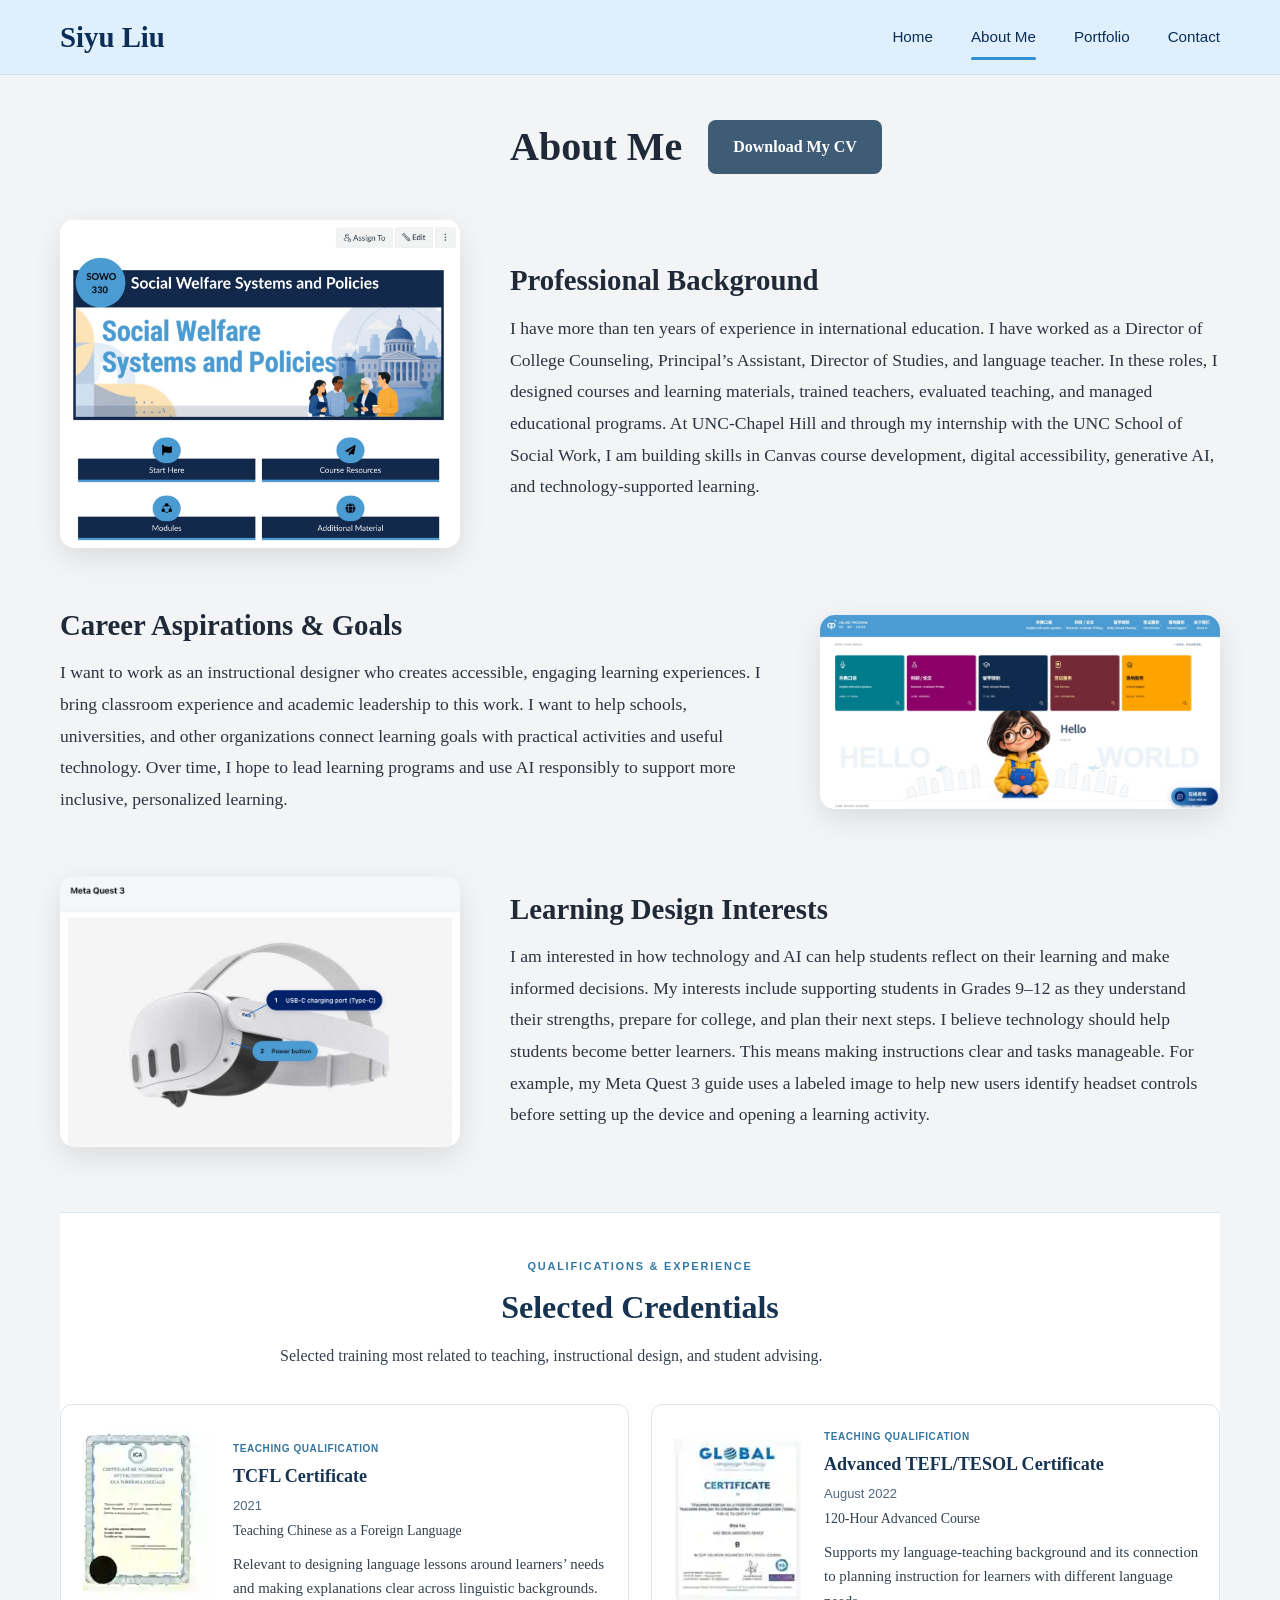
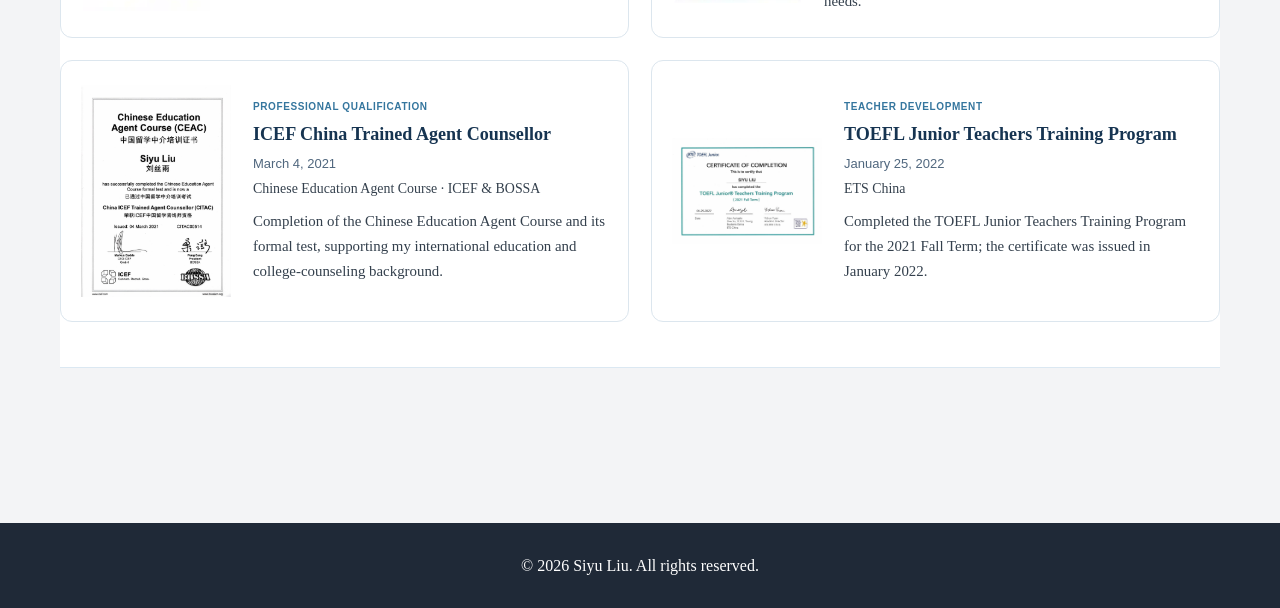
==== commit 7b0efe75: "Revise portfolio per peer feedback; add FrameVR and Rise projects - Contact: fix email and LinkedIn " ====
--- a/about_me.html
+++ b/about_me.html
@@ -67,23 +67,23 @@
         <header class="about-page-heading"><div class="about-heading-row"><h2 class="section-title">About Me</h2><a href="files/siyu-github-cv.pdf" class="btn btn-primary about-cv-link" download>Download My CV</a></div></header>
             <div class="about-block">
                 <div class="about-content">
-                    <div class="about-image"><img src="images/images/professional-background-simple-yellow-blue-1200x800.png" alt="Professional background in international education and instructional design"></div>
+                    <div class="about-image"><img src="images/portfolio-canvas-internship.jpg" alt="A SOWO 330 Canvas course page I designed during my UNC School of Social Work internship, with a blue banner and icon grid"></div>
                     <div class="about-text"><h3>Professional Background</h3><p>I have more than ten years of experience in international education. I have worked as a Director of College Counseling, Principal’s Assistant, Director of Studies, and language teacher. In these roles, I designed courses and learning materials, trained teachers, evaluated teaching, and managed educational programs. At UNC-Chapel Hill and through my internship with the UNC School of Social Work, I am building skills in Canvas course development, digital accessibility, generative AI, and technology-supported learning.</p></div>
                 </div>
             </div>
             <div class="about-block reverse">
                 <div class="about-content">
-                    <div class="about-image"><img src="images/career-aspirations-goals-daily-1200x800.png" alt="Career aspirations and goals"></div>
+                    <div class="about-image"><img src="images/portfolio-online-program.jpg" alt="Bilingual international education website I designed"></div>
                     <div class="about-text"><h3>Career Aspirations &amp; Goals</h3><p>I want to work as an instructional designer who creates accessible, engaging learning experiences. I bring classroom experience and academic leadership to this work. I want to help schools, universities, and other organizations connect learning goals with practical activities and useful technology. Over time, I hope to lead learning programs and use AI responsibly to support more inclusive, personalized learning.</p></div>
                 </div>
             </div>
             <div class="about-block">
                 <div class="about-content">
-                    <div class="about-image"><img src="images/background.png" alt="AI-supported college readiness self-assessment system"></div>
+                    <div class="about-image"><img src="images/portfolio-metaquest-guide.jpg" alt="Labeled Meta Quest 3 headset image from my teachers guide"></div>
                     <div class="about-text"><h3>Learning Design Interests</h3><p>I am interested in how technology and AI can help students reflect on their learning and make informed decisions. My interests include supporting students in Grades 9–12 as they understand their strengths, prepare for college, and plan their next steps. I believe technology should help students become better learners. This means making instructions clear and tasks manageable. For example, my Meta Quest 3 guide uses a labeled image to help new users identify headset controls before setting up the device and opening a learning activity.</p></div>
                 </div>
             </div>
-            <section class="selected-credentials" aria-labelledby="selected-credentials-title"><p class="selected-credentials-kicker">QUALIFICATIONS &amp; EXPERIENCE</p><h3 id="selected-credentials-title">Credentials &amp; Professional Development</h3><p class="selected-credentials-intro">Ten teaching qualifications, professional training, coaching awards, and assessment experiences. </p><div class="credential-grid"><article class="credential-item"><div class="credential-thumb"><img src="[data-uri]" alt="TCFL Certificate, 2021" loading="lazy"></div><div class="credential-details"><p class="credential-type">Teaching qualification</p><h4>TCFL Certificate</h4><p class="credential-date">2021</p><p class="credential-provider">Teaching Chinese as a Foreign Language</p><p class="credential-connection">Relevant to designing language lessons around learners’ needs and making explanations clear across linguistic backgrounds.</p></div></article><article class="credential-item"><div class="credential-thumb"><img src="[data-uri]" alt="SPBCN National Finals Judge, 2021–2022" loading="lazy"></div><div class="credential-details"><p class="credential-type">Assessment experience</p><h4>SPBCN National Finals Judge</h4><p class="credential-date">2021–2022</p><p class="credential-provider">Spelling Bee of China</p><p class="credential-connection">Highlights an assessment role that connects to evaluating learner performance and considering clear criteria for success.</p></div></article><article class="credential-item"><div class="credential-thumb"><img src="[data-uri]" alt="Advanced TEFL/TESOL Certificate, Aug 2022" loading="lazy"></div><div class="credential-details"><p class="credential-type">Teaching qualification</p><h4>Advanced TEFL/TESOL Certificate</h4><p class="credential-date">August 2022</p><p class="credential-provider">120-Hour Advanced Course</p><p class="credential-connection">Supports my language-teaching background and its connection to planning instruction for learners with different language needs.</p></div></article><article class="credential-item"><div class="credential-thumb"><img src="[data-uri]" alt="Math Kangaroo Academic Board Member, Mar 2026" loading="lazy"></div><div class="credential-details"><p class="credential-type">Academic involvement</p><h4>Math Kangaroo Academic Board Member</h4><p class="credential-date">March 2026</p><p class="credential-provider">Math Kangaroo China</p><p class="credential-connection">Shows academic involvement in mathematics education, relevant to subject-focused learning activities and educational collaboration.</p></div></article><article class="credential-item credential-original"><div class="credential-thumb"><img src="images/credentials/amc-2020.jpg" alt="AMC 8 Outstanding Coach certificate" loading="lazy"></div><div class="credential-details"><p class="credential-type">Coaching recognition</p><h4>AMC 8 Outstanding Coach</h4><p class="credential-date">2020</p><p class="credential-provider">MAA American Mathematics Competitions</p><p class="credential-connection">Recognition for coaching students in the American Mathematics Competition 8.</p></div></article><article class="credential-item credential-original"><div class="credential-thumb"><img src="images/credentials/icef-2021.jpg" alt="ICEF China Trained Agent Counsellor certificate" loading="lazy"></div><div class="credential-details"><p class="credential-type">Professional qualification</p><h4>ICEF China Trained Agent Counsellor</h4><p class="credential-date">March 4, 2021</p><p class="credential-provider">Chinese Education Agent Course · ICEF & BOSSA</p><p class="credential-connection">Completion of the Chinese Education Agent Course and its formal test, supporting my international education and college-counseling background.</p></div></article><article class="credential-item credential-original"><div class="credential-thumb"><img src="images/credentials/usad-2021.jpg" alt="USAD Coaching Excellence Award certificate" loading="lazy"></div><div class="credential-details"><p class="credential-type">Coaching recognition</p><h4>USAD Coaching Excellence Award</h4><p class="credential-date">2021</p><p class="credential-provider">United States Academic Decathlon China</p><p class="credential-connection">Recognition for guiding student teams in the United States Academic Decathlon China 2021.</p></div></article><article class="credential-item credential-original"><div class="credential-thumb"><img src="images/credentials/libf-2021.jpg" alt="LIBF Outstanding Coach certificate" loading="lazy"></div><div class="credential-details"><p class="credential-type">Coaching recognition</p><h4>LIBF Outstanding Coach</h4><p class="credential-date">May 2021</p><p class="credential-provider">The London Institute of Banking & Finance</p><p class="credential-connection">Recognition for coaching in the Student Investor Challenge preliminary round held on April 11, 2021.</p></div></article><article class="credential-item credential-original"><div class="credential-thumb"><img src="images/credentials/toefl-junior.jpg" alt="TOEFL Junior Teachers Training Program certificate" loading="lazy"></div><div class="credential-details"><p class="credential-type">Teacher development</p><h4>TOEFL Junior Teachers Training Program</h4><p class="credential-date">January 25, 2022</p><p class="credential-provider">ETS China</p><p class="credential-connection">Completed the TOEFL Junior Teachers Training Program for the 2021 Fall Term; the certificate was issued in January 2022.</p></div></article><article class="credential-item credential-original"><div class="credential-thumb"><img src="images/credentials/hosa-certificate-color.jpg" alt="HOSA China National Leadership Conference Judge certificate" loading="lazy"></div><div class="credential-details"><p class="credential-type">Assessment experience</p><h4>HOSA China National Leadership Conference Judge</h4><p class="credential-date">April 2023</p><p class="credential-provider">HOSA–Future Health Professionals</p><p class="credential-connection">Recognition for serving as a judge at the China HOSA 2023 National Leadership Conference.</p></div></article></div></section>
+            <section class="selected-credentials" aria-labelledby="selected-credentials-title"><p class="selected-credentials-kicker">QUALIFICATIONS &amp; EXPERIENCE</p><h3 id="selected-credentials-title">Selected Credentials</h3><p class="selected-credentials-intro">Selected training most related to teaching, instructional design, and student advising.</p><div class="credential-grid"><article class="credential-item"><div class="credential-thumb"><img src="[data-uri]" alt="TCFL Certificate, 2021" loading="lazy"></div><div class="credential-details"><p class="credential-type">Teaching qualification</p><h4>TCFL Certificate</h4><p class="credential-date">2021</p><p class="credential-provider">Teaching Chinese as a Foreign Language</p><p class="credential-connection">Relevant to designing language lessons around learners’ needs and making explanations clear across linguistic backgrounds.</p></div></article><article class="credential-item"><div class="credential-thumb"><img src="[data-uri]" alt="Advanced TEFL/TESOL Certificate, Aug 2022" loading="lazy"></div><div class="credential-details"><p class="credential-type">Teaching qualification</p><h4>Advanced TEFL/TESOL Certificate</h4><p class="credential-date">August 2022</p><p class="credential-provider">120-Hour Advanced Course</p><p class="credential-connection">Supports my language-teaching background and its connection to planning instruction for learners with different language needs.</p></div></article><article class="credential-item credential-original"><div class="credential-thumb"><img src="images/credentials/icef-2021.jpg" alt="ICEF China Trained Agent Counsellor certificate" loading="lazy"></div><div class="credential-details"><p class="credential-type">Professional qualification</p><h4>ICEF China Trained Agent Counsellor</h4><p class="credential-date">March 4, 2021</p><p class="credential-provider">Chinese Education Agent Course · ICEF & BOSSA</p><p class="credential-connection">Completion of the Chinese Education Agent Course and its formal test, supporting my international education and college-counseling background.</p></div></article><article class="credential-item credential-original"><div class="credential-thumb"><img src="images/credentials/toefl-junior.jpg" alt="TOEFL Junior Teachers Training Program certificate" loading="lazy"></div><div class="credential-details"><p class="credential-type">Teacher development</p><h4>TOEFL Junior Teachers Training Program</h4><p class="credential-date">January 25, 2022</p><p class="credential-provider">ETS China</p><p class="credential-connection">Completed the TOEFL Junior Teachers Training Program for the 2021 Fall Term; the certificate was issued in January 2022.</p></div></article></div></section>
             
         </div>
     </section>
--- a/style.css
+++ b/style.css
@@ -1578,3 +1578,78 @@
     mask-image: linear-gradient(to right, transparent 0%, #000 32%), linear-gradient(to bottom, #000 84%, transparent 100%);
     mask-composite: intersect;
 }
+
+/* ============================================ */
+/* Readability fixes (peer feedback, Nov 2026)   */
+/* Darker, left-aligned body text everywhere.    */
+/* ============================================ */
+.about-text p,
+.homepage .home-bio p,
+.homepage .goal-text,
+.homepage .info-copy p,
+.selected-credentials-intro,
+.credential-connection,
+.credential-provider {
+    text-align: left !important;
+    text-justify: auto !important;
+    hyphens: manual !important;
+    -webkit-hyphens: manual !important;
+}
+.about-text p,
+.homepage .home-bio p,
+.homepage .goal-text,
+.homepage .info-copy p {
+    color: #2b3440 !important;
+}
+.credential-connection,
+.credential-provider,
+.selected-credentials-intro { color: #34404d !important; }
+
+/* Phone layout: normal-height buttons, photo near the top. */
+@media (max-width: 820px) {
+    .homepage .home-buttons .btn {
+        flex: 0 0 auto !important;
+        height: auto !important;
+        min-height: 0 !important;
+        line-height: 1.3 !important;
+    }
+    .homepage .home-hero-grid {
+        display: flex !important;
+        flex-direction: column !important;
+    }
+    .homepage .home-copy { display: contents !important; }
+    .homepage .home-title { order: 1; }
+    .homepage .home-subtitle { order: 2; }
+    .homepage .home-portrait {
+        order: 3;
+        min-height: 0 !important;
+        height: auto !important;
+        margin: 8px auto 18px !important;
+        max-width: 300px;
+        width: 100%;
+    }
+    .homepage .home-portrait-image {
+        height: auto !important;
+        width: 100% !important;
+        position: relative !important;
+        max-height: 360px;
+        object-fit: contain;
+    }
+    .homepage .home-bio { order: 4; }
+    .homepage .home-buttons { order: 5; flex-direction: column !important; align-items: stretch; }
+    .homepage .expertise-section { order: 6; }
+    .homepage .info-copy p { font-size: .98rem; line-height: 1.5; }
+}
+@media (max-width: 820px) {
+    .homepage .home-hero-grid { align-items: stretch !important; }
+    .homepage .home-hero-grid > *, .homepage .home-title, .homepage .home-subtitle,
+    .homepage .home-bio, .homepage .home-buttons, .homepage .expertise-section {
+        width: 100% !important; max-width: none !important; margin-left: 0 !important; text-align: left !important;
+        justify-self: stretch !important; align-self: stretch !important;
+    }
+    .homepage .home-portrait { align-self: center !important; max-width: 300px !important; margin: 8px auto 18px !important; }
+    .homepage .home-buttons { margin: 18px 0 26px !important; }
+    .homepage .expertise-tags { justify-content: flex-start !important; }
+}
+/* Work screenshots on About page: show the whole image. */
+.about-image img{object-fit:contain !important;background:#fff;height:auto !important;aspect-ratio:auto !important}
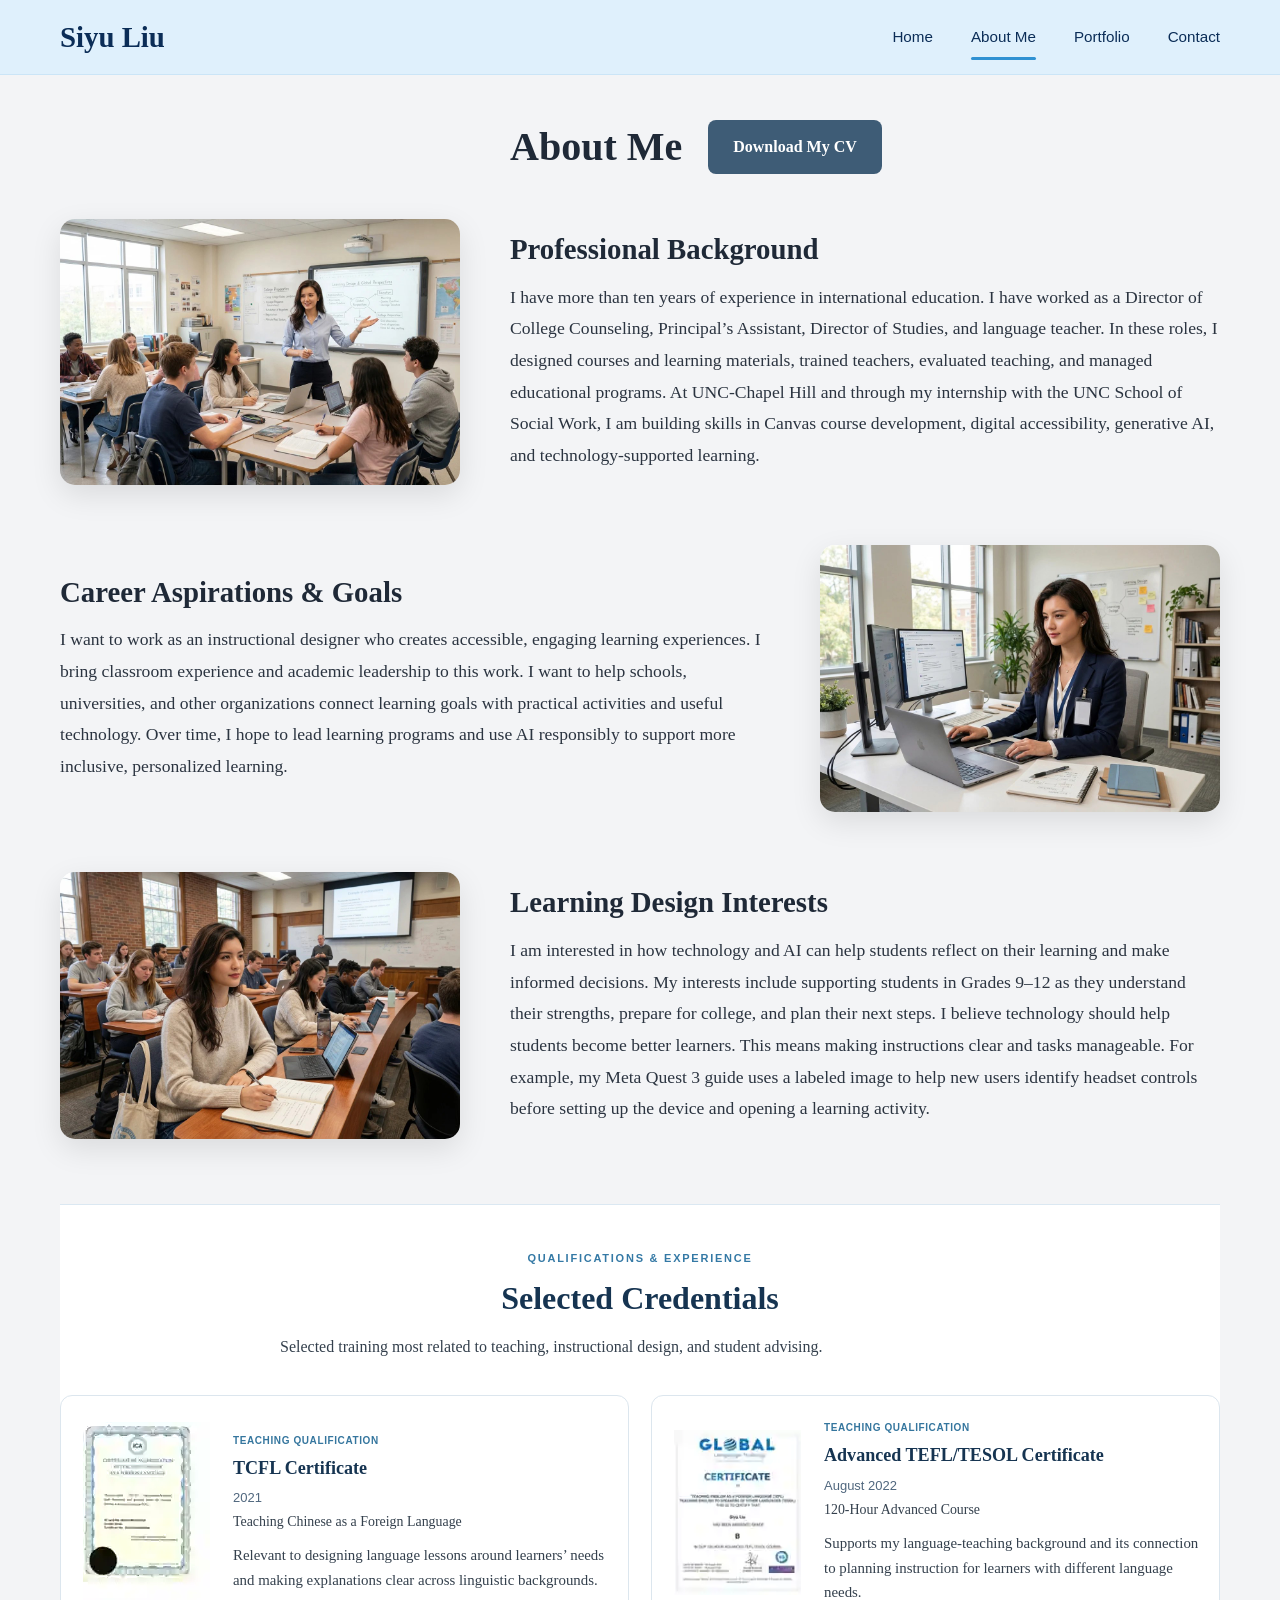
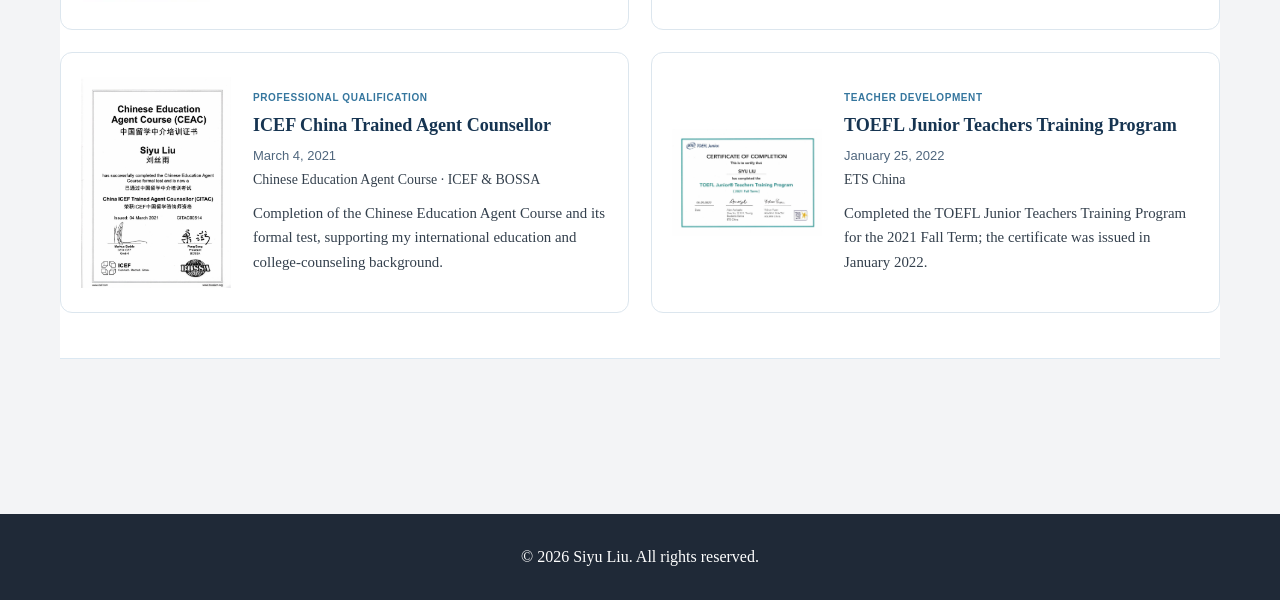
==== commit f56e2e32: "Update images and alt text in about_me.html" ====
--- a/about_me.html
+++ b/about_me.html
@@ -67,19 +67,19 @@
         <header class="about-page-heading"><div class="about-heading-row"><h2 class="section-title">About Me</h2><a href="files/siyu-github-cv.pdf" class="btn btn-primary about-cv-link" download>Download My CV</a></div></header>
             <div class="about-block">
                 <div class="about-content">
-                    <div class="about-image"><img src="images/portfolio-canvas-internship.jpg" alt="A SOWO 330 Canvas course page I designed during my UNC School of Social Work internship, with a blue banner and icon grid"></div>
+                    <div class="about-image"><img src="images/about-professional-background.jpg" alt="A teacher leads a high school class, pointing to a screen about learning design and global perspectives while students take notes and work on laptops."></div>
                     <div class="about-text"><h3>Professional Background</h3><p>I have more than ten years of experience in international education. I have worked as a Director of College Counseling, Principal’s Assistant, Director of Studies, and language teacher. In these roles, I designed courses and learning materials, trained teachers, evaluated teaching, and managed educational programs. At UNC-Chapel Hill and through my internship with the UNC School of Social Work, I am building skills in Canvas course development, digital accessibility, generative AI, and technology-supported learning.</p></div>
                 </div>
             </div>
             <div class="about-block reverse">
                 <div class="about-content">
-                    <div class="about-image"><img src="images/portfolio-online-program.jpg" alt="Bilingual international education website I designed"></div>
+                    <div class="about-image"><img src="images/about-career-aspirations.jpg" alt="An instructional designer works at a desk with a laptop and monitors showing an online course, with a learning design whiteboard behind her."></div>
                     <div class="about-text"><h3>Career Aspirations &amp; Goals</h3><p>I want to work as an instructional designer who creates accessible, engaging learning experiences. I bring classroom experience and academic leadership to this work. I want to help schools, universities, and other organizations connect learning goals with practical activities and useful technology. Over time, I hope to lead learning programs and use AI responsibly to support more inclusive, personalized learning.</p></div>
                 </div>
             </div>
             <div class="about-block">
                 <div class="about-content">
-                    <div class="about-image"><img src="images/portfolio-metaquest-guide.jpg" alt="Labeled Meta Quest 3 headset image from my teachers guide"></div>
+                    <div class="about-image"><img src="images/about-learning-design-interests.jpg" alt="A student takes notes in a university lecture hall while classmates work on laptops and the instructor presents slides."></div>
                     <div class="about-text"><h3>Learning Design Interests</h3><p>I am interested in how technology and AI can help students reflect on their learning and make informed decisions. My interests include supporting students in Grades 9–12 as they understand their strengths, prepare for college, and plan their next steps. I believe technology should help students become better learners. This means making instructions clear and tasks manageable. For example, my Meta Quest 3 guide uses a labeled image to help new users identify headset controls before setting up the device and opening a learning activity.</p></div>
                 </div>
             </div>
@@ -90,4 +90,4 @@
     <footer class="footer"><div class="container"><p>&copy; 2026 Siyu Liu. All rights reserved.</p></div></footer>
     
 </body>
-</html>+</html>
--- a/style.css
+++ b/style.css
@@ -26,6 +26,18 @@
 
 html {
     scroll-behavior: smooth;
+}
+
+/* Keep the footer at the bottom of the window on short pages (no white strip below it);
+   the section just above the footer stretches to fill the extra space */
+body {
+    min-height: 100vh;
+    display: flex;
+    flex-direction: column;
+}
+
+body > *:has(+ .footer) {
+    flex-grow: 1;
 }
 
 body {
